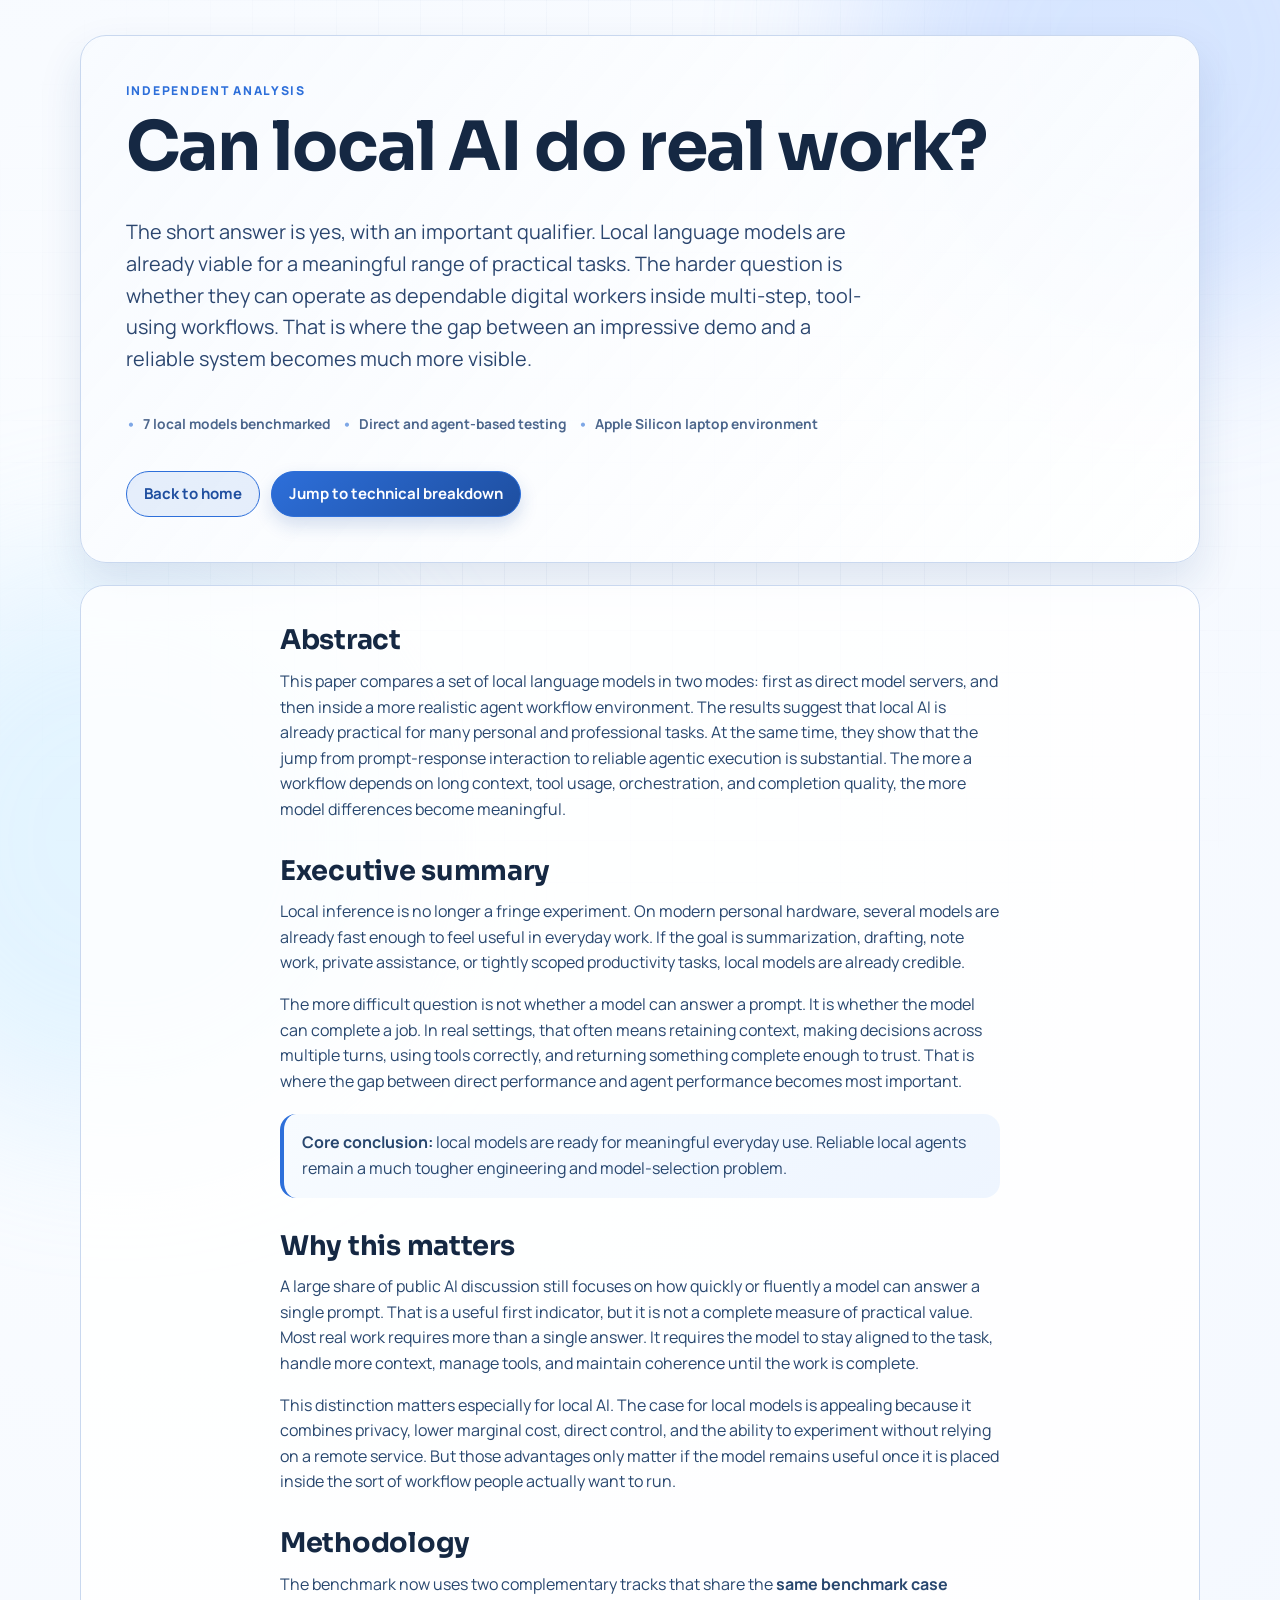
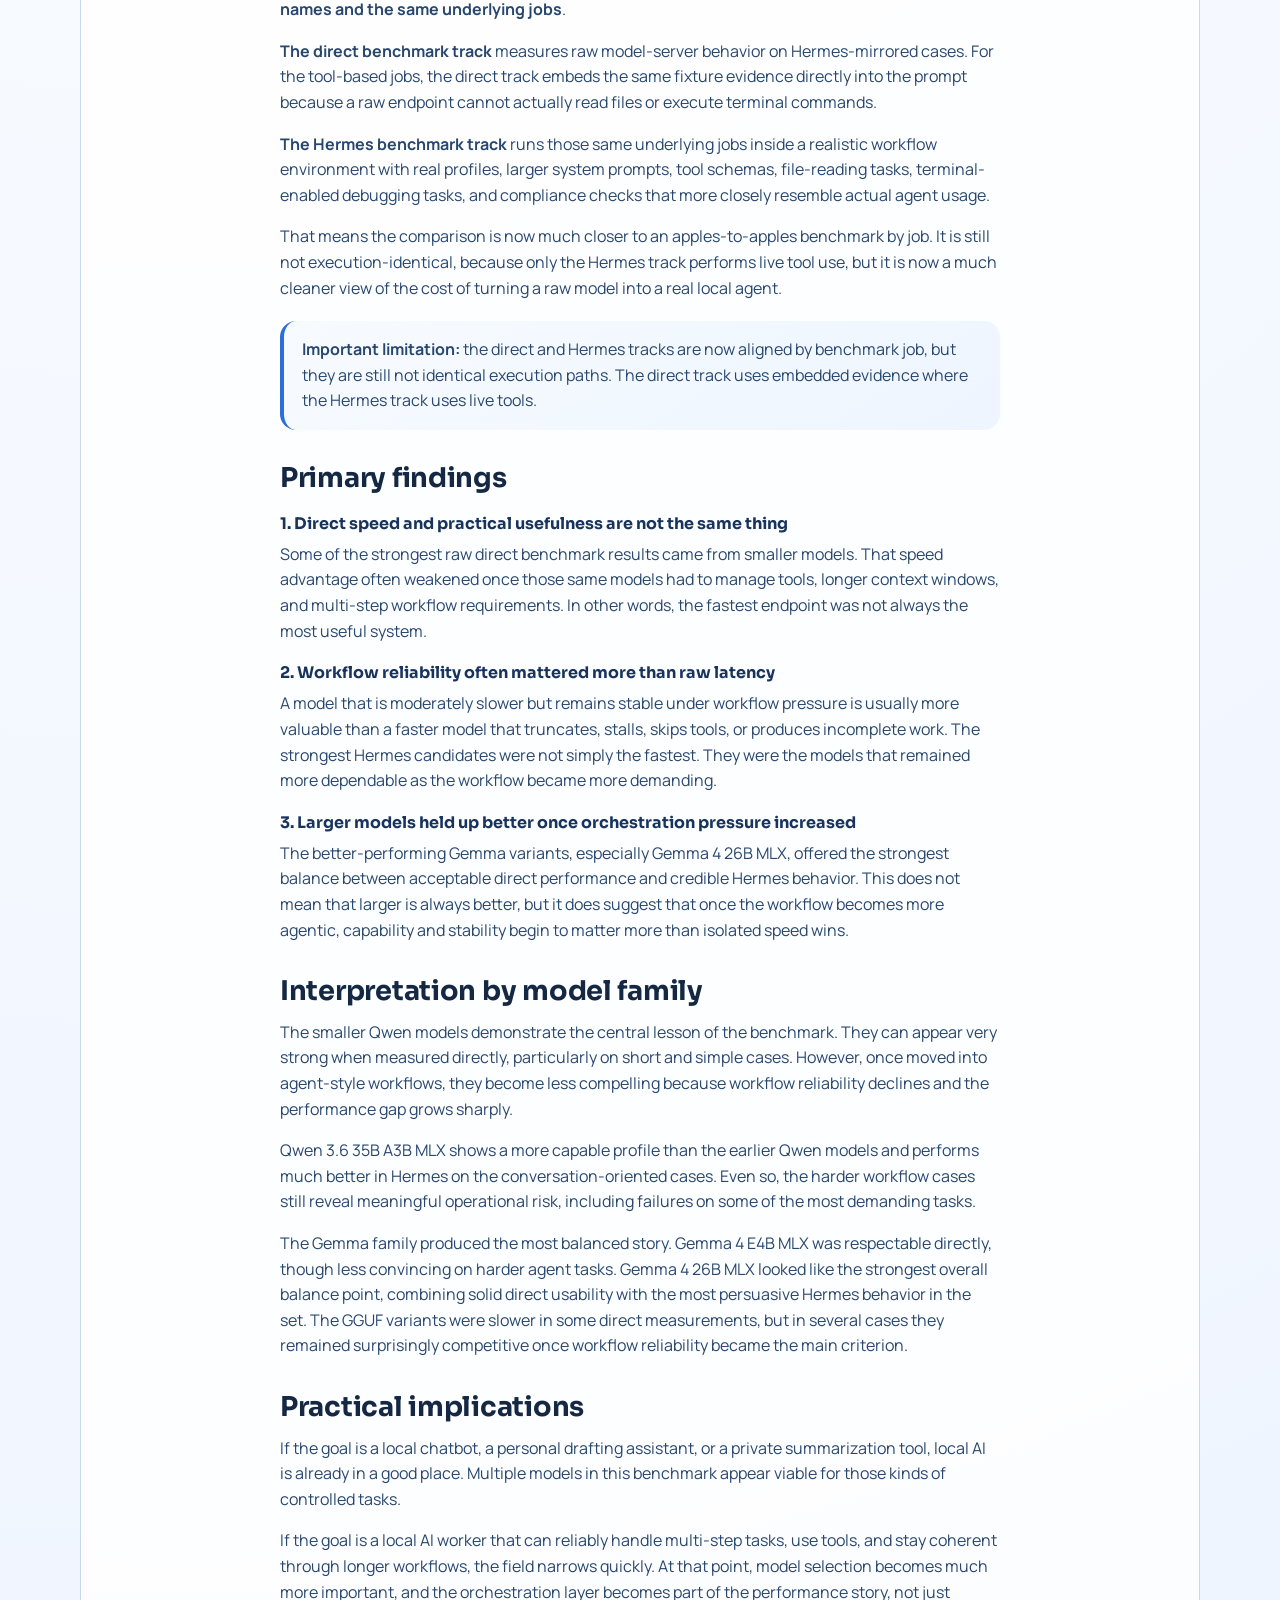
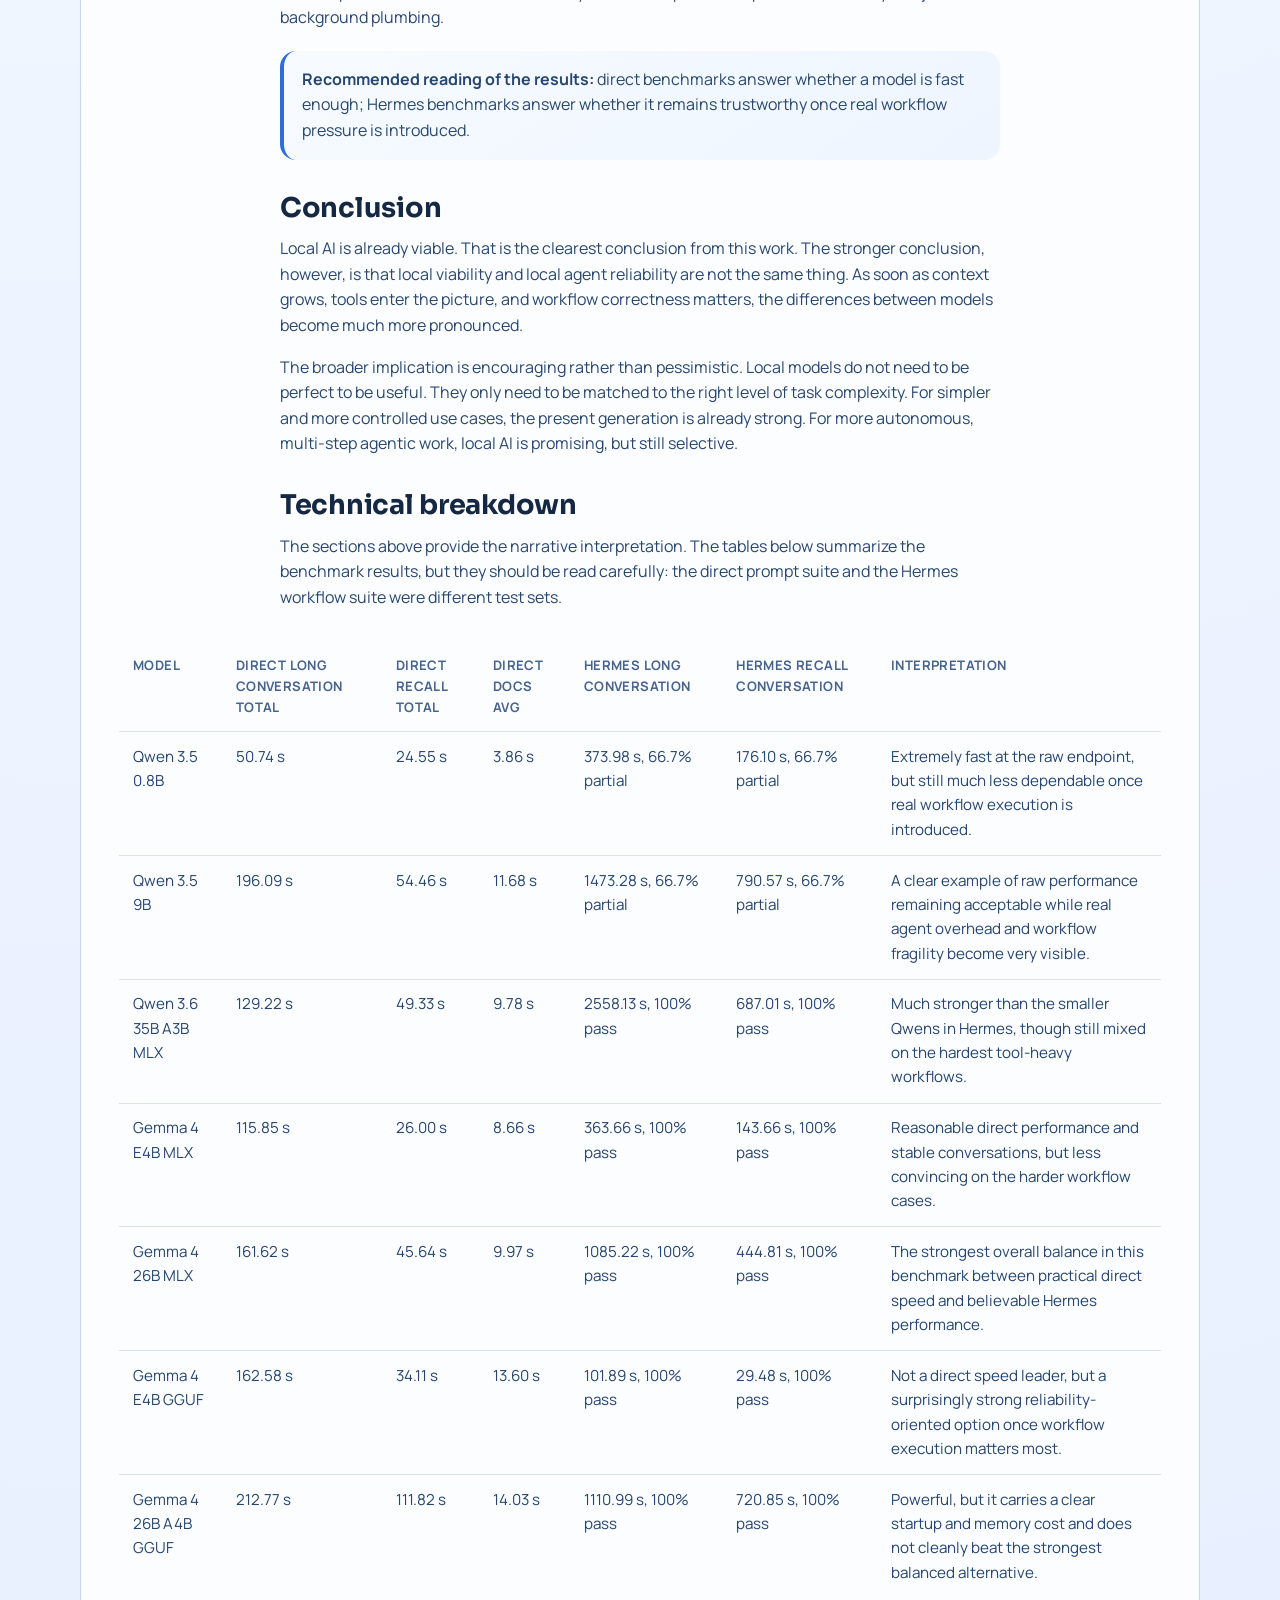
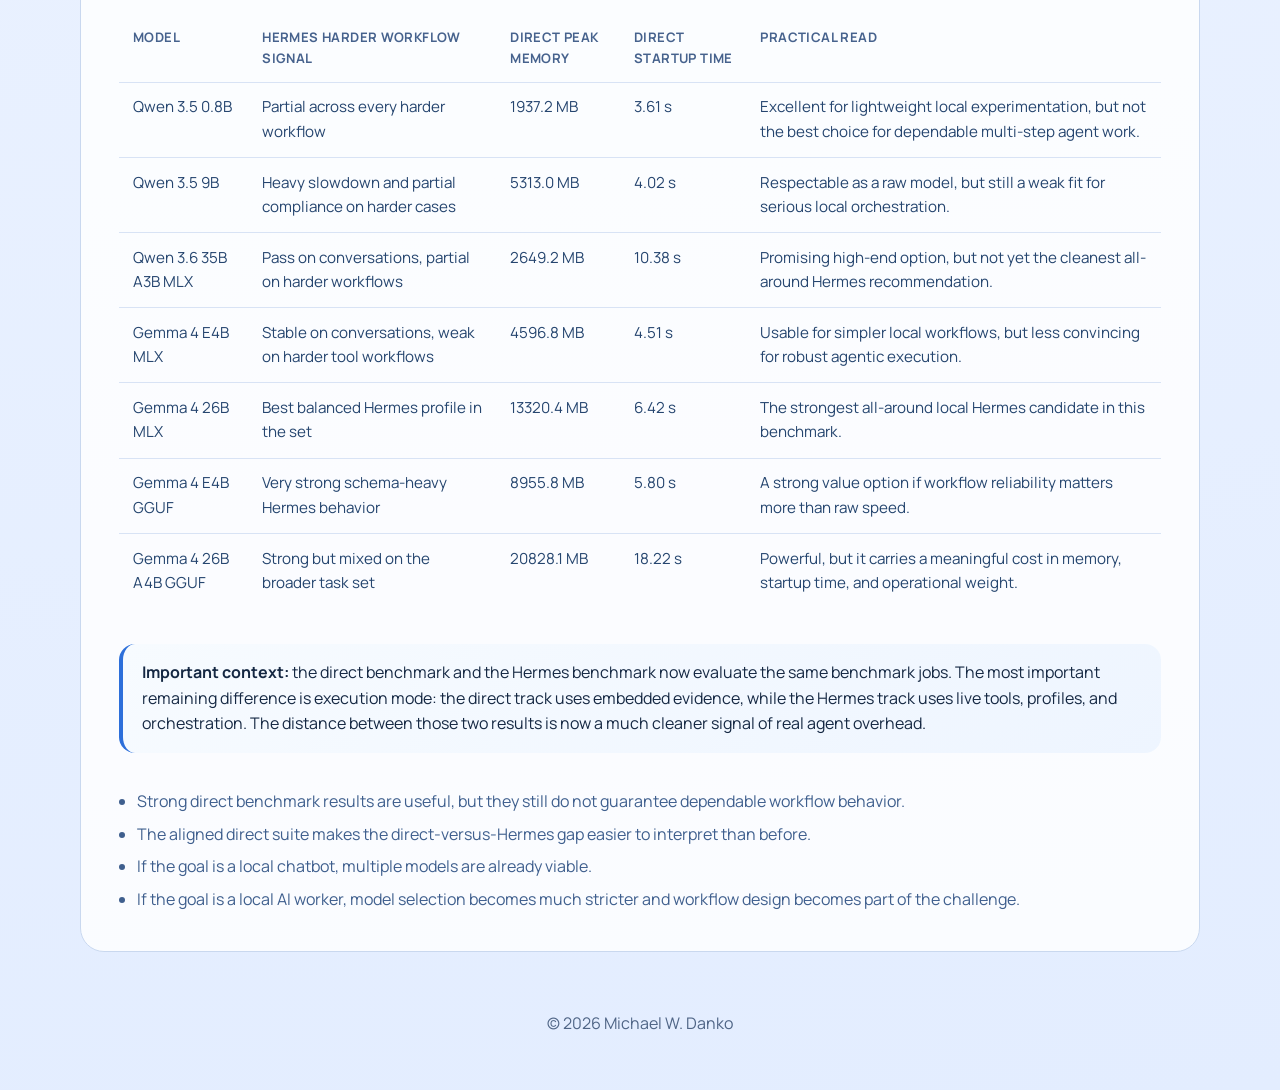
==== llm-benchmarking.html @ 1be7212b "Adds benchmarking" ====
<!doctype html>
<html lang="en">
  <head>
    <meta charset="UTF-8" />
    <meta name="viewport" content="width=device-width, initial-scale=1.0" />
    <title>LLM Benchmarking | Michael W. Danko</title>
    <meta
      name="description"
      content="A plain-English analysis of running language models locally, where local inference is already practical, and why agentic workflows introduce a much steeper performance and reliability challenge."
    />
    <link rel="canonical" href="https://michaelwdanko.com/llm-benchmarking.html" />

    <meta property="og:type" content="article" />
    <meta property="og:url" content="https://michaelwdanko.com/llm-benchmarking.html" />
    <meta property="og:title" content="LLM Benchmarking | Michael W. Danko" />
    <meta
      property="og:description"
      content="A practical look at running language models locally and why real agentic workflows are much harder than simple demos suggest."
    />
    <meta property="og:image" content="https://michaelwdanko.com/images/profile-photo2.jpeg" />
    <meta property="og:image:alt" content="Michael Danko with Jax" />

    <meta name="twitter:card" content="summary_large_image" />
    <meta name="twitter:url" content="https://michaelwdanko.com/llm-benchmarking.html" />
    <meta name="twitter:title" content="LLM Benchmarking | Michael W. Danko" />
    <meta
      name="twitter:description"
      content="A practical look at running language models locally and why real agentic workflows are much harder than simple demos suggest."
    />
    <meta name="twitter:image" content="https://michaelwdanko.com/images/profile-photo2.jpeg" />

    <link rel="preconnect" href="https://fonts.googleapis.com" />
    <link rel="preconnect" href="https://fonts.gstatic.com" crossorigin />
    <link
      href="https://fonts.googleapis.com/css2?family=Manrope:wght@400;500;600;700;800&family=Sora:wght@500;600;700;800&display=swap"
      rel="stylesheet"
    />
    <link rel="stylesheet" href="styles.css" />
  </head>
  <body>
    <div class="texture" aria-hidden="true"></div>
    <div class="orb orb-a" aria-hidden="true"></div>
    <div class="orb orb-b" aria-hidden="true"></div>

    <main class="container whitepaper-main">
      <section class="hero whitepaper-hero reveal">
        <div>
          <p class="kicker">Independent Analysis</p>
          <h1>Can local AI do real work?</h1>
        </div>
        <p class="lead">
          The short answer is yes, with an important qualifier. Local language models are already viable for a meaningful range of practical tasks.
          The harder question is whether they can operate as dependable digital workers inside multi-step, tool-using workflows. That is where the gap between an impressive demo and a reliable system becomes much more visible.
        </p>
        <div class="whitepaper-meta">
          <span class="meta-pill">7 local models benchmarked</span>
          <span class="meta-pill">Direct and agent-based testing</span>
          <span class="meta-pill">Apple Silicon laptop environment</span>
        </div>
        <div class="hero-actions">
          <a class="btn btn-ghost" href="index.html#projects">Back to home</a>
          <a class="btn btn-primary" href="#technical-breakdown">Jump to technical breakdown</a>
        </div>
      </section>

      <article class="article-panel reveal delay-1">
        <div class="article-prose">
          <h2>Abstract</h2>
          <p>
            This paper compares a set of local language models in two modes: first as direct model servers, and then inside a more realistic
            agent workflow environment. The results suggest that local AI is already practical for many personal and professional tasks. At the same time,
            they show that the jump from prompt-response interaction to reliable agentic execution is substantial. The more a workflow depends on long context,
            tool usage, orchestration, and completion quality, the more model differences become meaningful.
          </p>

          <h2>Executive summary</h2>
          <p>
            Local inference is no longer a fringe experiment. On modern personal hardware, several models are already fast enough to feel useful in everyday work.
            If the goal is summarization, drafting, note work, private assistance, or tightly scoped productivity tasks, local models are already credible.
          </p>
          <p>
            The more difficult question is not whether a model can answer a prompt. It is whether the model can complete a job. In real settings, that often means
            retaining context, making decisions across multiple turns, using tools correctly, and returning something complete enough to trust. That is where the gap
            between direct performance and agent performance becomes most important.
          </p>
          <div class="callout">
            <p>
              <strong>Core conclusion:</strong> local models are ready for meaningful everyday use. Reliable local agents remain a much tougher engineering and model-selection problem.
            </p>
          </div>

          <h2>Why this matters</h2>
          <p>
            A large share of public AI discussion still focuses on how quickly or fluently a model can answer a single prompt. That is a useful first indicator, but it is not a complete measure
            of practical value. Most real work requires more than a single answer. It requires the model to stay aligned to the task, handle more context, manage tools, and maintain coherence until the work is complete.
          </p>
          <p>
            This distinction matters especially for local AI. The case for local models is appealing because it combines privacy, lower marginal cost, direct control, and the ability to experiment without relying on a remote service.
            But those advantages only matter if the model remains useful once it is placed inside the sort of workflow people actually want to run.
          </p>

          <h2>Methodology</h2>
          <p>
            The benchmark now uses two complementary tracks that share the <strong>same benchmark case names and the same underlying jobs</strong>.
          </p>
          <p>
            <strong>The direct benchmark track</strong> measures raw model-server behavior on Hermes-mirrored cases. For the tool-based jobs, the direct track embeds the same fixture evidence directly into the prompt because a raw endpoint cannot actually read files or execute terminal commands.
          </p>
          <p>
            <strong>The Hermes benchmark track</strong> runs those same underlying jobs inside a realistic workflow environment with real profiles, larger system prompts, tool schemas, file-reading tasks, terminal-enabled debugging tasks, and compliance checks that more closely resemble actual agent usage.
          </p>
          <p>
            That means the comparison is now much closer to an apples-to-apples benchmark by job. It is still not execution-identical, because only the Hermes track performs live tool use, but it is now a much cleaner view of the cost of turning a raw model into a real local agent.
          </p>
          <div class="callout">
            <p>
              <strong>Important limitation:</strong> the direct and Hermes tracks are now aligned by benchmark job, but they are still not identical execution paths. The direct track uses embedded evidence where the Hermes track uses live tools.
            </p>
          </div>

          <h2>Primary findings</h2>
          <h3>1. Direct speed and practical usefulness are not the same thing</h3>
          <p>
            Some of the strongest raw direct benchmark results came from smaller models. That speed advantage often weakened once those same models had to manage tools, longer context windows, and multi-step workflow requirements.
            In other words, the fastest endpoint was not always the most useful system.
          </p>

          <h3>2. Workflow reliability often mattered more than raw latency</h3>
          <p>
            A model that is moderately slower but remains stable under workflow pressure is usually more valuable than a faster model that truncates, stalls, skips tools, or produces incomplete work.
            The strongest Hermes candidates were not simply the fastest. They were the models that remained more dependable as the workflow became more demanding.
          </p>

          <h3>3. Larger models held up better once orchestration pressure increased</h3>
          <p>
            The better-performing Gemma variants, especially Gemma 4 26B MLX, offered the strongest balance between acceptable direct performance and credible Hermes behavior.
            This does not mean that larger is always better, but it does suggest that once the workflow becomes more agentic, capability and stability begin to matter more than isolated speed wins.
          </p>

          <h2>Interpretation by model family</h2>
          <p>
            The smaller Qwen models demonstrate the central lesson of the benchmark. They can appear very strong when measured directly, particularly on short and simple cases.
            However, once moved into agent-style workflows, they become less compelling because workflow reliability declines and the performance gap grows sharply.
          </p>
          <p>
            Qwen 3.6 35B A3B MLX shows a more capable profile than the earlier Qwen models and performs much better in Hermes on the conversation-oriented cases.
            Even so, the harder workflow cases still reveal meaningful operational risk, including failures on some of the most demanding tasks.
          </p>
          <p>
            The Gemma family produced the most balanced story. Gemma 4 E4B MLX was respectable directly, though less convincing on harder agent tasks. Gemma 4 26B MLX looked like the strongest overall balance point,
            combining solid direct usability with the most persuasive Hermes behavior in the set. The GGUF variants were slower in some direct measurements, but in several cases they remained surprisingly competitive once workflow reliability became the main criterion.
          </p>

          <h2>Practical implications</h2>
          <p>
            If the goal is a local chatbot, a personal drafting assistant, or a private summarization tool, local AI is already in a good place. Multiple models in this benchmark appear viable for those kinds of controlled tasks.
          </p>
          <p>
            If the goal is a local AI worker that can reliably handle multi-step tasks, use tools, and stay coherent through longer workflows, the field narrows quickly. At that point, model selection becomes much more important,
            and the orchestration layer becomes part of the performance story, not just background plumbing.
          </p>
          <div class="callout">
            <p>
              <strong>Recommended reading of the results:</strong> direct benchmarks answer whether a model is fast enough; Hermes benchmarks answer whether it remains trustworthy once real workflow pressure is introduced.
            </p>
          </div>

          <h2>Conclusion</h2>
          <p>
            Local AI is already viable. That is the clearest conclusion from this work. The stronger conclusion, however, is that local viability and local agent reliability are not the same thing.
            As soon as context grows, tools enter the picture, and workflow correctness matters, the differences between models become much more pronounced.
          </p>
          <p>
            The broader implication is encouraging rather than pessimistic. Local models do not need to be perfect to be useful. They only need to be matched to the right level of task complexity.
            For simpler and more controlled use cases, the present generation is already strong. For more autonomous, multi-step agentic work, local AI is promising, but still selective.
          </p>

          <h2 class="divider-heading" id="technical-breakdown">Technical breakdown</h2>
          <p>
            The sections above provide the narrative interpretation. The tables below summarize the benchmark results, but they should be read carefully: the direct prompt suite and the Hermes workflow suite were different test sets.
          </p>
        </div>

        <section class="tech-section">
          <div class="tech-table-wrap">
            <table class="tech-table">
              <thead>
                <tr>
                  <th>Model</th>
                  <th>Direct long conversation total</th>
                  <th>Direct recall total</th>
                  <th>Direct docs avg</th>
                  <th>Hermes long conversation</th>
                  <th>Hermes recall conversation</th>
                  <th>Interpretation</th>
                </tr>
              </thead>
              <tbody>
                <tr>
                  <td>Qwen 3.5 0.8B</td>
                  <td>50.74 s</td>
                  <td>24.55 s</td>
                  <td>3.86 s</td>
                  <td>373.98 s, 66.7% partial</td>
                  <td>176.10 s, 66.7% partial</td>
                  <td>Extremely fast at the raw endpoint, but still much less dependable once real workflow execution is introduced.</td>
                </tr>
                <tr>
                  <td>Qwen 3.5 9B</td>
                  <td>196.09 s</td>
                  <td>54.46 s</td>
                  <td>11.68 s</td>
                  <td>1473.28 s, 66.7% partial</td>
                  <td>790.57 s, 66.7% partial</td>
                  <td>A clear example of raw performance remaining acceptable while real agent overhead and workflow fragility become very visible.</td>
                </tr>
                <tr>
                  <td>Qwen 3.6 35B A3B MLX</td>
                  <td>129.22 s</td>
                  <td>49.33 s</td>
                  <td>9.78 s</td>
                  <td>2558.13 s, 100% pass</td>
                  <td>687.01 s, 100% pass</td>
                  <td>Much stronger than the smaller Qwens in Hermes, though still mixed on the hardest tool-heavy workflows.</td>
                </tr>
                <tr>
                  <td>Gemma 4 E4B MLX</td>
                  <td>115.85 s</td>
                  <td>26.00 s</td>
                  <td>8.66 s</td>
                  <td>363.66 s, 100% pass</td>
                  <td>143.66 s, 100% pass</td>
                  <td>Reasonable direct performance and stable conversations, but less convincing on the harder workflow cases.</td>
                </tr>
                <tr>
                  <td>Gemma 4 26B MLX</td>
                  <td>161.62 s</td>
                  <td>45.64 s</td>
                  <td>9.97 s</td>
                  <td>1085.22 s, 100% pass</td>
                  <td>444.81 s, 100% pass</td>
                  <td>The strongest overall balance in this benchmark between practical direct speed and believable Hermes performance.</td>
                </tr>
                <tr>
                  <td>Gemma 4 E4B GGUF</td>
                  <td>162.58 s</td>
                  <td>34.11 s</td>
                  <td>13.60 s</td>
                  <td>101.89 s, 100% pass</td>
                  <td>29.48 s, 100% pass</td>
                  <td>Not a direct speed leader, but a surprisingly strong reliability-oriented option once workflow execution matters most.</td>
                </tr>
                <tr>
                  <td>Gemma 4 26B A4B GGUF</td>
                  <td>212.77 s</td>
                  <td>111.82 s</td>
                  <td>14.03 s</td>
                  <td>1110.99 s, 100% pass</td>
                  <td>720.85 s, 100% pass</td>
                  <td>Powerful, but it carries a clear startup and memory cost and does not cleanly beat the strongest balanced alternative.</td>
                </tr>
              </tbody>
            </table>
          </div>

          <div class="tech-table-wrap">
            <table class="tech-table">
              <thead>
                <tr>
                  <th>Model</th>
                  <th>Hermes harder workflow signal</th>
                  <th>Direct peak memory</th>
                  <th>Direct startup time</th>
                  <th>Practical read</th>
                </tr>
              </thead>
              <tbody>
                <tr>
                  <td>Qwen 3.5 0.8B</td>
                  <td>Partial across every harder workflow</td>
                  <td>1937.2 MB</td>
                  <td>3.61 s</td>
                  <td>Excellent for lightweight local experimentation, but not the best choice for dependable multi-step agent work.</td>
                </tr>
                <tr>
                  <td>Qwen 3.5 9B</td>
                  <td>Heavy slowdown and partial compliance on harder cases</td>
                  <td>5313.0 MB</td>
                  <td>4.02 s</td>
                  <td>Respectable as a raw model, but still a weak fit for serious local orchestration.</td>
                </tr>
                <tr>
                  <td>Qwen 3.6 35B A3B MLX</td>
                  <td>Pass on conversations, partial on harder workflows</td>
                  <td>2649.2 MB</td>
                  <td>10.38 s</td>
                  <td>Promising high-end option, but not yet the cleanest all-around Hermes recommendation.</td>
                </tr>
                <tr>
                  <td>Gemma 4 E4B MLX</td>
                  <td>Stable on conversations, weak on harder tool workflows</td>
                  <td>4596.8 MB</td>
                  <td>4.51 s</td>
                  <td>Usable for simpler local workflows, but less convincing for robust agentic execution.</td>
                </tr>
                <tr>
                  <td>Gemma 4 26B MLX</td>
                  <td>Best balanced Hermes profile in the set</td>
                  <td>13320.4 MB</td>
                  <td>6.42 s</td>
                  <td>The strongest all-around local Hermes candidate in this benchmark.</td>
                </tr>
                <tr>
                  <td>Gemma 4 E4B GGUF</td>
                  <td>Very strong schema-heavy Hermes behavior</td>
                  <td>8955.8 MB</td>
                  <td>5.80 s</td>
                  <td>A strong value option if workflow reliability matters more than raw speed.</td>
                </tr>
                <tr>
                  <td>Gemma 4 26B A4B GGUF</td>
                  <td>Strong but mixed on the broader task set</td>
                  <td>20828.1 MB</td>
                  <td>18.22 s</td>
                  <td>Powerful, but it carries a meaningful cost in memory, startup time, and operational weight.</td>
                </tr>
              </tbody>
            </table>
          </div>

          <div class="callout">
            <p>
              <strong>Important context:</strong> the direct benchmark and the Hermes benchmark now evaluate the same benchmark jobs. The most important remaining difference is execution mode: the direct track uses embedded evidence, while the Hermes track uses live tools, profiles, and orchestration. The distance between those two results is now a much cleaner signal of real agent overhead.
            </p>
          </div>

          <ul class="note-list">
            <li>Strong direct benchmark results are useful, but they still do not guarantee dependable workflow behavior.</li>
            <li>The aligned direct suite makes the direct-versus-Hermes gap easier to interpret than before.</li>
            <li>If the goal is a local chatbot, multiple models are already viable.</li>
            <li>If the goal is a local AI worker, model selection becomes much stricter and workflow design becomes part of the challenge.</li>
          </ul>
        </section>
      </article>
    </main>

    <footer>
      <p>© <span id="year"></span> Michael W. Danko</p>
    </footer>

    <script src="script.js"></script>
  </body>
</html>
---- styles.css ----
:root {
  --bg: #eef4ff;
  --bg-deep: #e3edff;
  --paper: #f8fbff;
  --panel: rgba(255, 255, 255, 0.82);
  --text: #152843;
  --muted: #4f6586;
  --line: #c9d8ef;
  --brand: #2d6fda;
  --brand-dark: #1e4e9f;
  --brand-soft: #e2edff;
  --accent: #5ea9ff;
  --pop: #0f7abd;
  --shadow: 0 20px 44px rgba(27, 64, 129, 0.12);
}

* {
  box-sizing: border-box;
}

html {
  scroll-behavior: smooth;
}

body {
  margin: 0;
  background: radial-gradient(circle at 14% 12%, #fbfdff 0%, var(--bg) 55%, var(--bg-deep) 100%);
  color: var(--text);
  font-family: "Manrope", "Avenir Next", "Segoe UI", sans-serif;
  line-height: 1.6;
  overflow-x: hidden;
}

.texture {
  position: fixed;
  inset: 0;
  pointer-events: none;
  background-image: linear-gradient(rgba(58, 96, 156, 0.05) 1px, transparent 1px),
    linear-gradient(90deg, rgba(58, 96, 156, 0.05) 1px, transparent 1px);
  background-size: 42px 42px;
  mask-image: radial-gradient(circle at center, black 32%, transparent 92%);
  z-index: -4;
}

.orb {
  position: fixed;
  width: 560px;
  height: 560px;
  border-radius: 50%;
  filter: blur(80px);
  opacity: 0.35;
  pointer-events: none;
  z-index: -3;
}

.orb-a {
  right: -140px;
  top: -220px;
  background: #9dc0ff;
}

.orb-b {
  left: -160px;
  bottom: -220px;
  background: #b8e4ff;
}

.container {
  width: min(1080px, calc(100% - 2.2rem));
  margin: 2.2rem auto 3.7rem;
  display: grid;
  gap: 1.4rem;
}

.hero {
  border-radius: 26px;
  border: 1px solid var(--line);
  background: linear-gradient(130deg, var(--paper) 0%, rgba(255, 255, 255, 0.85) 100%);
  box-shadow: var(--shadow);
  padding: clamp(1.4rem, 4vw, 2.8rem);
}

.hero-grid {
  display: grid;
  grid-template-columns: 1.15fr 0.85fr;
  gap: 1rem;
  align-items: center;
}

.hero-profile {
  display: grid;
  gap: 0.75rem;
  justify-items: center;
}

.profile-photo {
  width: min(300px, 100%);
  aspect-ratio: 1;
  object-fit: cover;
  border-radius: 24px;
  border: 3px solid #ffffff;
  box-shadow: 0 16px 36px rgba(36, 73, 138, 0.2);
}

.profile-card {
  width: min(300px, 100%);
  border: 1px solid #c7d8f1;
  background: rgba(232, 241, 255, 0.8);
  border-radius: 18px;
  padding: 0.9rem;
}

.profile-name {
  margin: 0;
  font-weight: 800;
  font-size: 1rem;
}

.profile-title {
  margin: 0.2rem 0 0;
  color: #35598c;
  font-size: 0.92rem;
  font-weight: 700;
}

.profile-highlights {
  margin: 0.65rem 0 0;
  padding-left: 1rem;
  color: #486893;
}

.profile-highlights li {
  margin-bottom: 0.2rem;
  font-size: 0.88rem;
}

.eyebrow {
  margin: 0;
  text-transform: uppercase;
  font-size: 0.76rem;
  letter-spacing: 0.14em;
  color: var(--brand);
  font-weight: 800;
}

h1,
h2,
h3 {
  margin: 0;
  line-height: 1.15;
  font-family: "Sora", "Manrope", "Avenir Next", sans-serif;
}

h1 {
  font-size: clamp(2.15rem, 6.6vw, 4.25rem);
  font-weight: 700;
  letter-spacing: -0.02em;
  margin-top: 0.45rem;
}

h2 {
  font-size: clamp(1.6rem, 4.2vw, 2.4rem);
  font-weight: 700;
  letter-spacing: -0.01em;
  margin-bottom: 0.7rem;
}

h3 {
  font-size: 1.02rem;
  font-weight: 700;
}

p {
  margin-top: 0;
}

.lead {
  font-size: clamp(1.04rem, 2.2vw, 1.24rem);
  color: #2b466f;
  max-width: 62ch;
  margin-top: 0.9rem;
}

.top-profile {
  margin: 0.7rem 0 0;
  color: #355885;
  max-width: 62ch;
}

.rotator-wrap {
  margin: 1rem 0 0;
  font-weight: 700;
  color: var(--muted);
}

.rotator {
  color: var(--pop);
}

.hero-actions,
.connect-actions {
  margin-top: 1.15rem;
  display: flex;
  flex-wrap: wrap;
  gap: 0.7rem;
}

.connect-row {
  display: flex;
  align-items: center;
  justify-content: space-between;
  gap: 1rem;
}

.connect-row p {
  margin: 0;
  flex: 1 1 620px;
}

.connect-row .connect-actions {
  margin-top: 0;
  flex: 0 0 auto;
}

.btn {
  border: 1px solid var(--brand);
  border-radius: 999px;
  padding: 0.62rem 1.06rem;
  text-decoration: none;
  font-weight: 700;
  font-size: 0.94rem;
  background: transparent;
  cursor: pointer;
  transition: transform 200ms ease, background 240ms ease, color 200ms ease, border-color 240ms ease,
    box-shadow 240ms ease;
}

.btn:hover,
.btn:focus-visible {
  transform: translateY(-2px);
}

.btn-primary,
.btn-primary:link,
.btn-primary:visited {
  color: #ffffff;
  background-color: var(--brand-dark);
  background-image: linear-gradient(140deg, var(--brand) 0%, var(--brand-dark) 100%);
  box-shadow: 0 8px 18px rgba(30, 78, 159, 0.18);
}

.btn-primary:hover,
.btn-primary:focus-visible {
  background-color: #17458f;
  background-image: linear-gradient(140deg, #2562c8 0%, #17458f 100%);
  box-shadow: 0 10px 20px rgba(23, 69, 143, 0.24);
}

.btn-ghost,
.btn-ghost:link,
.btn-ghost:visited {
  color: var(--brand-dark);
  background: rgba(45, 111, 218, 0.1);
}

.btn-ghost:hover,
.btn-ghost:focus-visible {
  background: rgba(45, 111, 218, 0.18);
}

.panel {
  background: var(--panel);
  border: 1px solid var(--line);
  border-radius: 24px;
  padding: clamp(1.2rem, 2.8vw, 2.2rem);
}

.section-intro {
  color: var(--muted);
}

.work-grid {
  margin-top: 0.9rem;
  display: grid;
  grid-template-columns: repeat(3, minmax(0, 1fr));
  gap: 0.9rem;
}

.work-grid article {
  background: rgba(246, 251, 255, 0.95);
  border: 1px solid #bfcfee;
  border-radius: 14px;
  padding: 1rem;
  box-shadow: 0 10px 22px rgba(37, 79, 150, 0.08);
}

.work-grid article:nth-child(1) {
  background: linear-gradient(145deg, #edf5ff 0%, #f8fcff 100%);
  border-color: #b4ccf4;
}

.work-grid article:nth-child(2) {
  background: linear-gradient(145deg, #eaf8ff 0%, #f6fcff 100%);
  border-color: #b4d6ef;
}

.work-grid article:nth-child(3) {
  background: linear-gradient(145deg, #eef1ff 0%, #f8faff 100%);
  border-color: #c3c8f4;
}

.work-grid h3 {
  color: #18345e;
}

.work-grid p {
  margin-top: 0.5rem;
  color: #3f5f8e;
}

.project-stack {
  display: grid;
  gap: 1rem;
}

.project-card {
  margin-top: 0.9rem;
  background: linear-gradient(145deg, #edf5ff 0%, #f8fcff 100%);
  border: 1px solid #b8cdf4;
  border-radius: 16px;
  padding: 1rem;
  box-shadow: 0 12px 24px rgba(37, 79, 150, 0.08);
  display: flex;
  align-items: flex-start;
  justify-content: space-between;
  gap: 1rem;
}

.project-card-secondary {
  background: linear-gradient(145deg, #f7fbff 0%, #eef5ff 100%);
  border-color: #c9d8ef;
}

.project-card h3 {
  margin-top: 0.2rem;
  color: #16335d;
}

.project-card p {
  margin: 0.45rem 0 0;
  color: #365b8c;
  max-width: 64ch;
}

.project-label {
  margin: 0;
  text-transform: uppercase;
  letter-spacing: 0.08em;
  font-size: 0.74rem;
  font-weight: 800;
  color: #2a66c9;
}

footer {
  text-align: center;
  padding: 0 1rem 2.3rem;
  color: var(--muted);
}

.reveal {
  opacity: 0;
  transform: translateY(18px);
  animation: lift 700ms ease forwards;
}

.delay-1 {
  animation-delay: 100ms;
}

.delay-2 {
  animation-delay: 180ms;
}

.delay-3 {
  animation-delay: 260ms;
}

@keyframes lift {
  to {
    opacity: 1;
    transform: translateY(0);
  }
}

@media (max-width: 980px) {
  .container {
    width: min(1080px, calc(100% - 1.4rem));
  }

  .hero-grid {
    grid-template-columns: 1fr;
    gap: 1.3rem;
  }

  .hero-profile {
    width: 100%;
    grid-template-columns: minmax(180px, 240px) minmax(0, 1fr);
    justify-items: stretch;
    align-items: start;
    gap: 0.9rem;
  }

  .profile-photo,
  .profile-card {
    width: 100%;
  }

  .profile-photo {
    max-width: 240px;
  }

  h1 {
    font-size: clamp(2rem, 8vw, 3.35rem);
  }

  .lead {
    font-size: clamp(1rem, 2.6vw, 1.14rem);
  }
}

@media (max-width: 860px) {
  .work-grid {
    grid-template-columns: 1fr;
  }

  .hero-actions,
  .connect-actions {
    justify-content: center;
  }

  .connect-row {
    flex-direction: column;
    align-items: flex-start;
  }

  .connect-row p {
    flex: none;
  }

  .connect-row .connect-actions {
    margin-top: 0.8rem;
  }

  .project-card {
    flex-direction: column;
    align-items: flex-start;
  }

  .project-card .btn {
    align-self: center;
  }
}

@media (max-width: 760px) {
  .hero-profile {
    grid-template-columns: 1fr;
    justify-items: center;
  }

  .profile-photo {
    width: min(90%, 460px);
    max-width: none;
  }

  .profile-card {
    width: 100%;
    max-width: none;
    justify-self: stretch;
  }
}

@media (max-width: 720px) {
  .container {
    margin-top: 1.4rem;
  }

  .hero {
    border-radius: 20px;
  }
}

@media (prefers-reduced-motion: reduce) {
  html {
    scroll-behavior: auto;
  }

  .reveal {
    opacity: 1;
    transform: none;
    animation: none;
  }

  .btn {
    transition: none;
  }
}

.whitepaper-main {
  width: min(1120px, calc(100% - 2.2rem));
}

.whitepaper-hero {
  display: grid;
  gap: 1rem;
}

.kicker {
  margin: 0;
  text-transform: uppercase;
  font-size: 0.76rem;
  letter-spacing: 0.14em;
  color: var(--brand);
  font-weight: 800;
}

.whitepaper-meta {
  display: flex;
  flex-wrap: wrap;
  gap: 0.6rem 0.75rem;
  align-items: center;
}

.meta-pill {
  display: inline-flex;
  align-items: center;
  padding: 0.12rem 0;
  border-radius: 0;
  border: 0;
  background: transparent;
  color: #4d678d;
  font-size: 0.86rem;
  font-weight: 700;
  box-shadow: none;
}

.meta-pill::before {
  content: "•";
  color: #7ea7e6;
  margin-right: 0.45rem;
  font-weight: 800;
}

.article-panel {
  background: var(--panel);
  border: 1px solid var(--line);
  border-radius: 24px;
  padding: clamp(1.4rem, 3vw, 2.4rem);
}

.article-prose {
  max-width: 720px;
  margin: 0 auto;
}

.article-prose h2 {
  margin-top: 2rem;
  margin-bottom: 0.75rem;
  font-size: clamp(1.28rem, 2.2vw, 1.7rem);
  line-height: 1.2;
}

.article-prose h2:first-child {
  margin-top: 0;
}

.article-prose h3 {
  margin-top: 1.2rem;
  margin-bottom: 0.45rem;
  font-size: 1rem;
  line-height: 1.3;
  color: #18345e;
}

.article-prose p,
.article-prose li {
  font-size: 1rem;
  color: #28476f;
}

.article-prose p {
  margin-bottom: 1rem;
}

.article-prose ul,
.article-prose ol {
  padding-left: 1.25rem;
  margin: 0.6rem 0 1rem;
}

.article-prose li + li {
  margin-top: 0.45rem;
}

.callout {
  border-left: 4px solid var(--brand);
  background: linear-gradient(145deg, #f7fbff 0%, #eef5ff 100%);
  border-radius: 16px;
  padding: 1rem 1rem 1rem 1.15rem;
  margin: 1.25rem 0;
}

.callout p:last-child {
  margin-bottom: 0;
}

.divider-heading {
  margin-top: 2.6rem;
}

.tech-section {
  display: grid;
  gap: 1rem;
  margin-top: 2rem;
}

.tech-table-wrap {
  overflow-x: auto;
}

.tech-table {
  width: 100%;
  border-collapse: collapse;
  min-width: 760px;
}

.tech-table th,
.tech-table td {
  text-align: left;
  padding: 0.8rem 0.85rem;
  border-bottom: 1px solid #d8e3f5;
  vertical-align: top;
}

.tech-table th {
  font-size: 0.82rem;
  letter-spacing: 0.03em;
  text-transform: uppercase;
  color: #46628d;
}

.tech-table td {
  font-size: 0.95rem;
  color: #25456f;
}

.tech-table tr:last-child td {
  border-bottom: 0;
}

.note-list {
  margin: 0;
  padding-left: 1.1rem;
  color: #3f5f8e;
}

.note-list li + li {
  margin-top: 0.45rem;
}
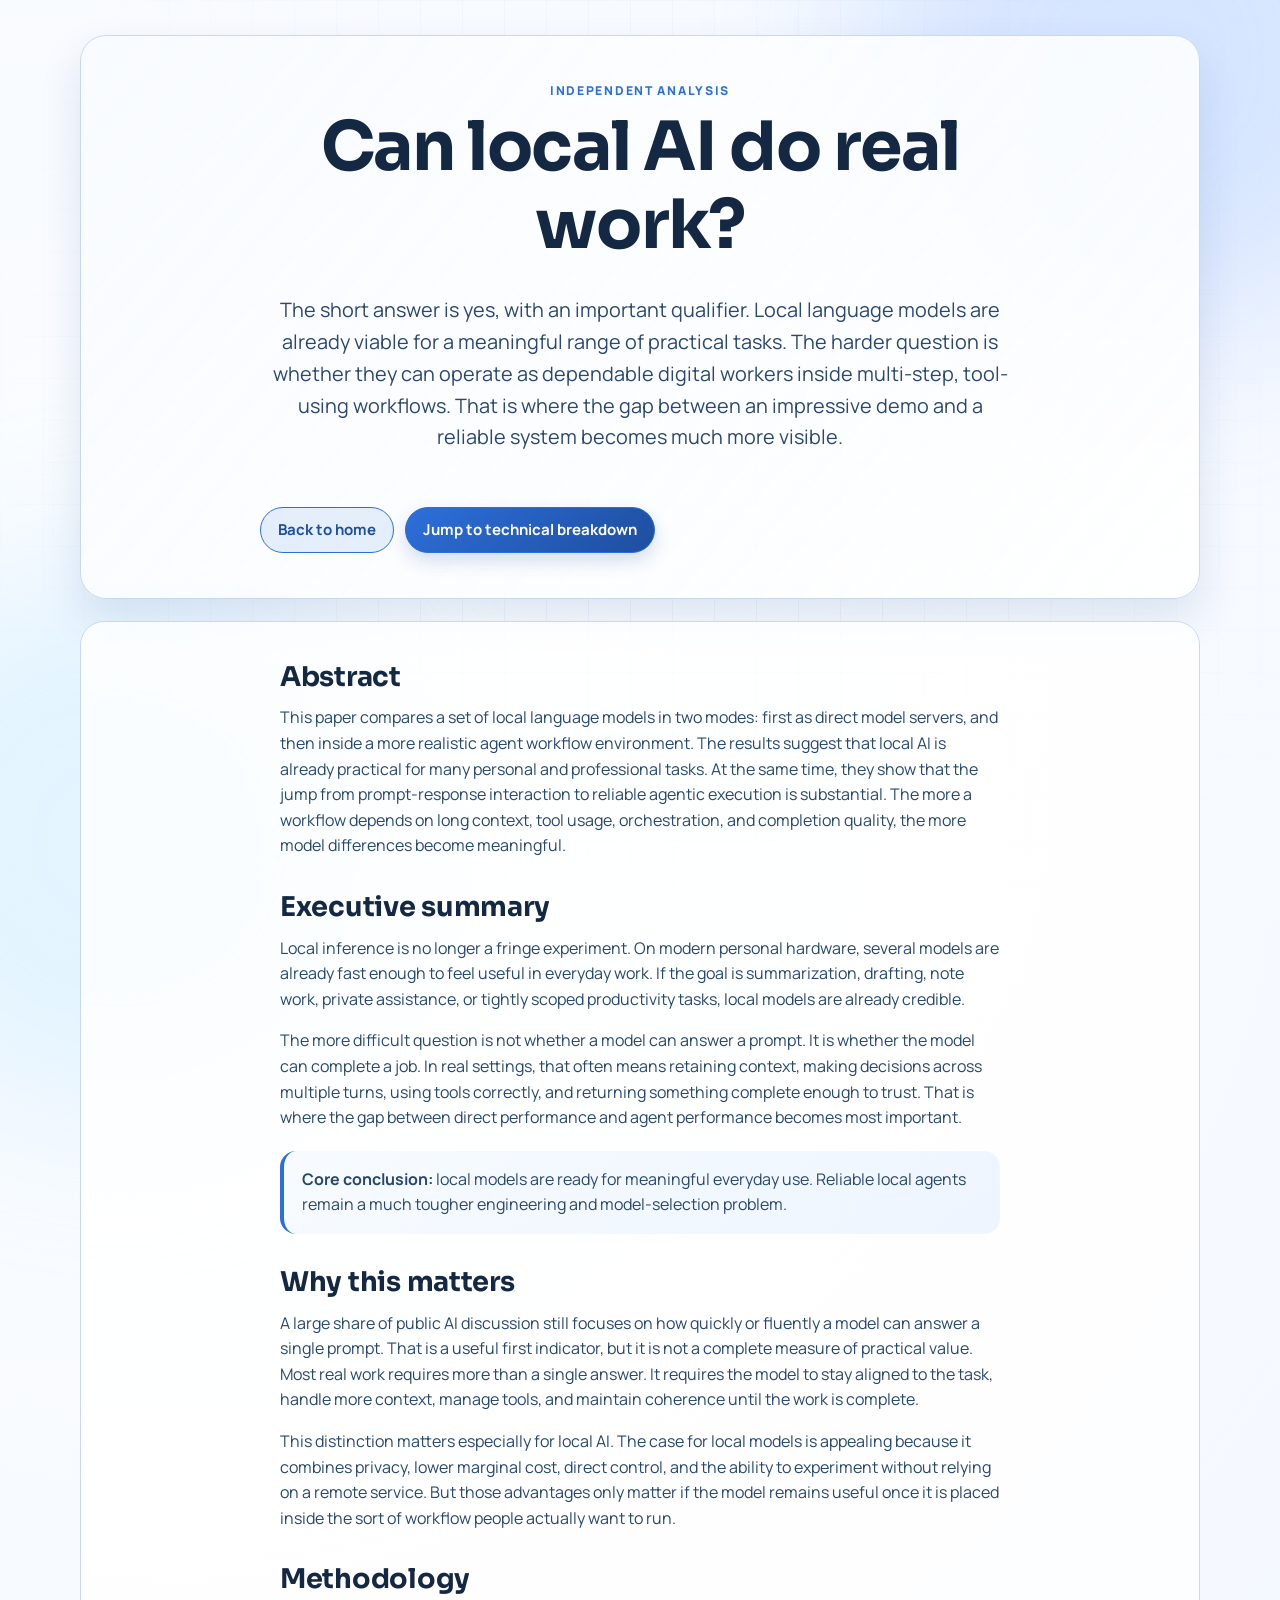
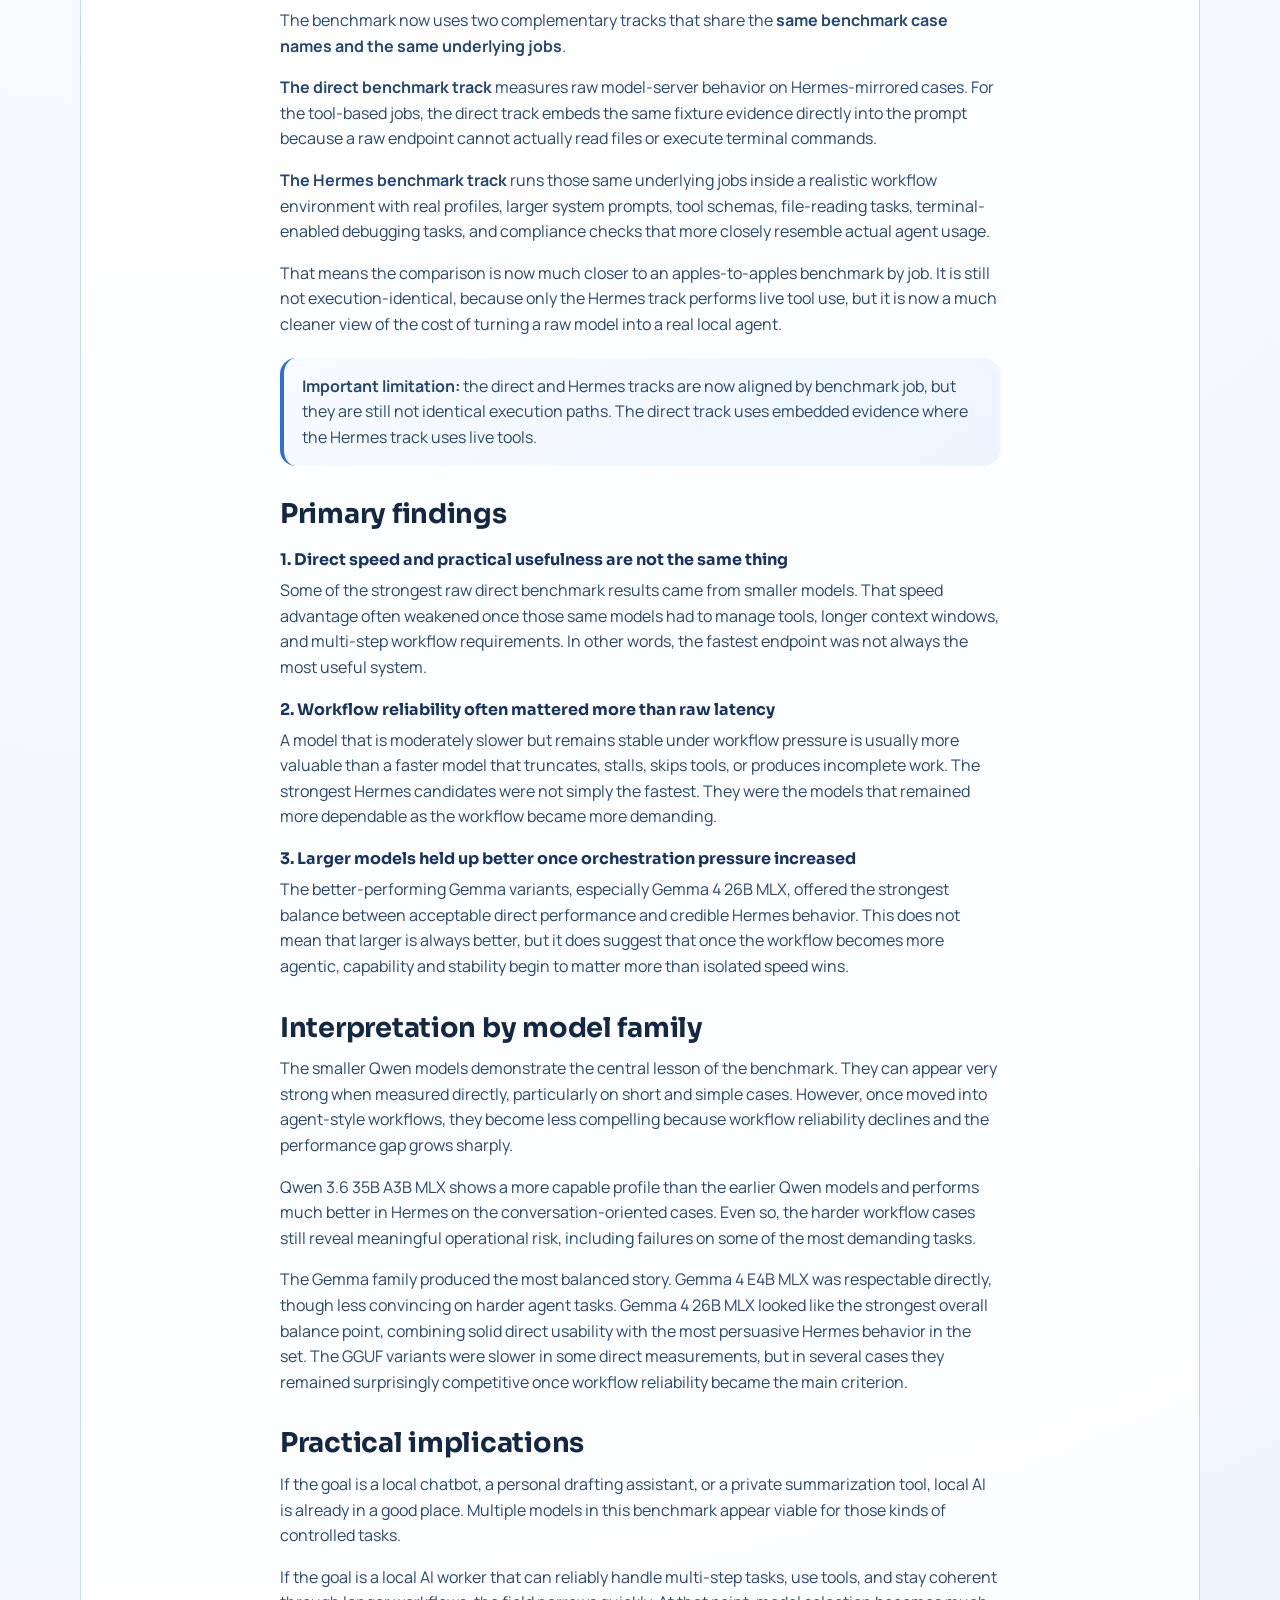
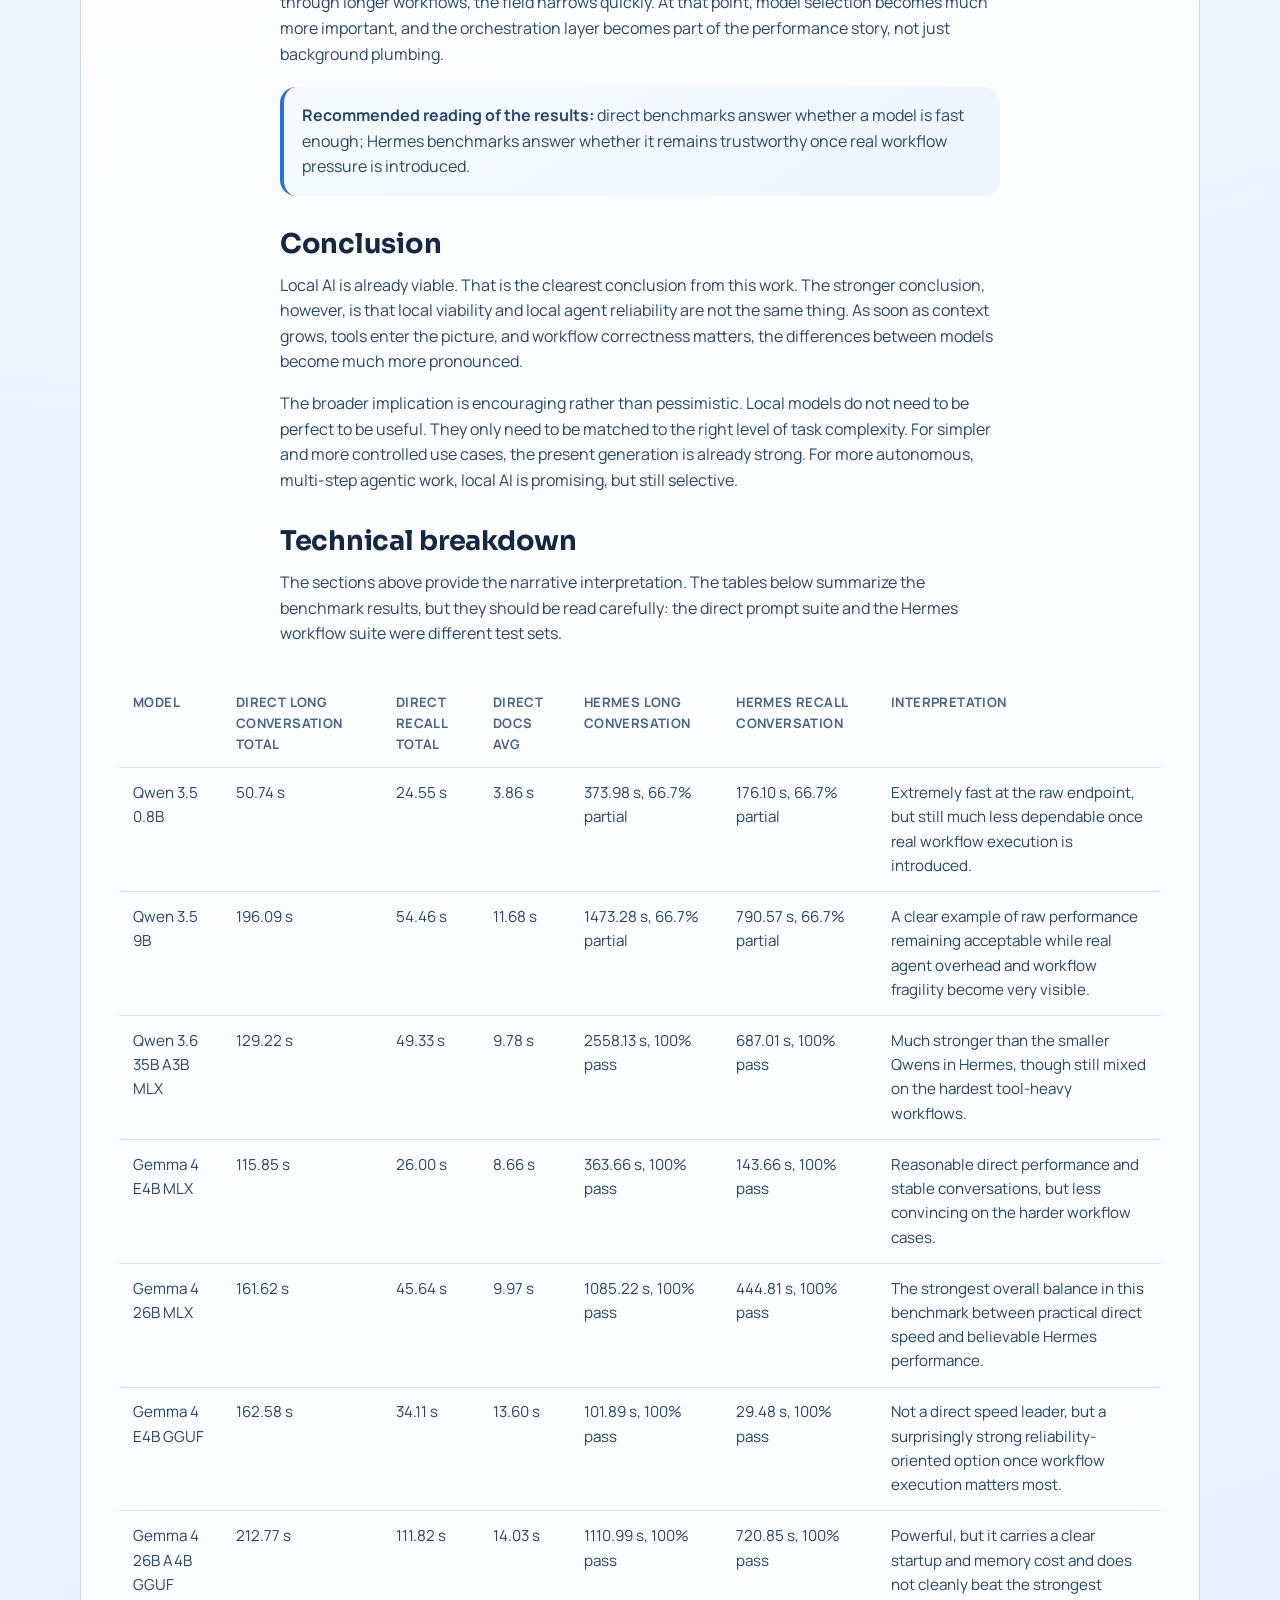
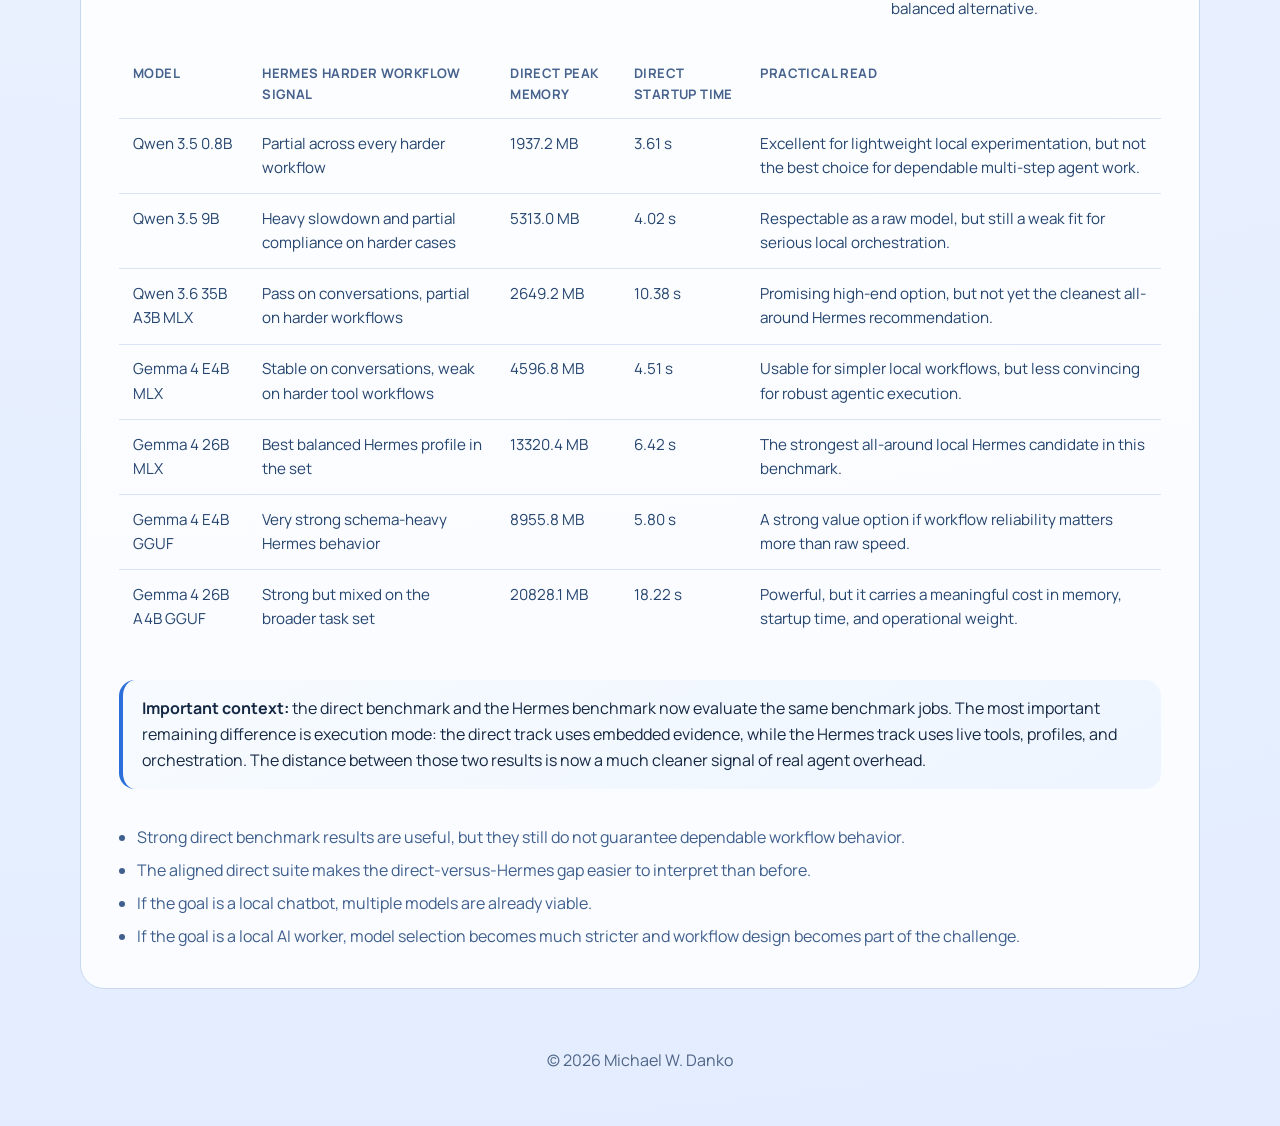
==== commit c710c9ce: "Center benchmarking hero content" ====
--- a/llm-benchmarking.html
+++ b/llm-benchmarking.html
@@ -52,11 +52,6 @@
           The short answer is yes, with an important qualifier. Local language models are already viable for a meaningful range of practical tasks.
           The harder question is whether they can operate as dependable digital workers inside multi-step, tool-using workflows. That is where the gap between an impressive demo and a reliable system becomes much more visible.
         </p>
-        <div class="whitepaper-meta">
-          <span class="meta-pill">7 local models benchmarked</span>
-          <span class="meta-pill">Direct and agent-based testing</span>
-          <span class="meta-pill">Apple Silicon laptop environment</span>
-        </div>
         <div class="hero-actions">
           <a class="btn btn-ghost" href="index.html#projects">Back to home</a>
           <a class="btn btn-primary" href="#technical-breakdown">Jump to technical breakdown</a>
--- a/styles.css
+++ b/styles.css
@@ -512,6 +512,12 @@
 .whitepaper-hero {
   display: grid;
   gap: 1rem;
+  justify-items: center;
+  text-align: center;
+}
+
+.whitepaper-hero > * {
+  width: min(760px, 100%);
 }
 
 .kicker {
@@ -528,6 +534,7 @@
   flex-wrap: wrap;
   gap: 0.6rem 0.75rem;
   align-items: center;
+  justify-content: center;
 }
 
 .meta-pill {
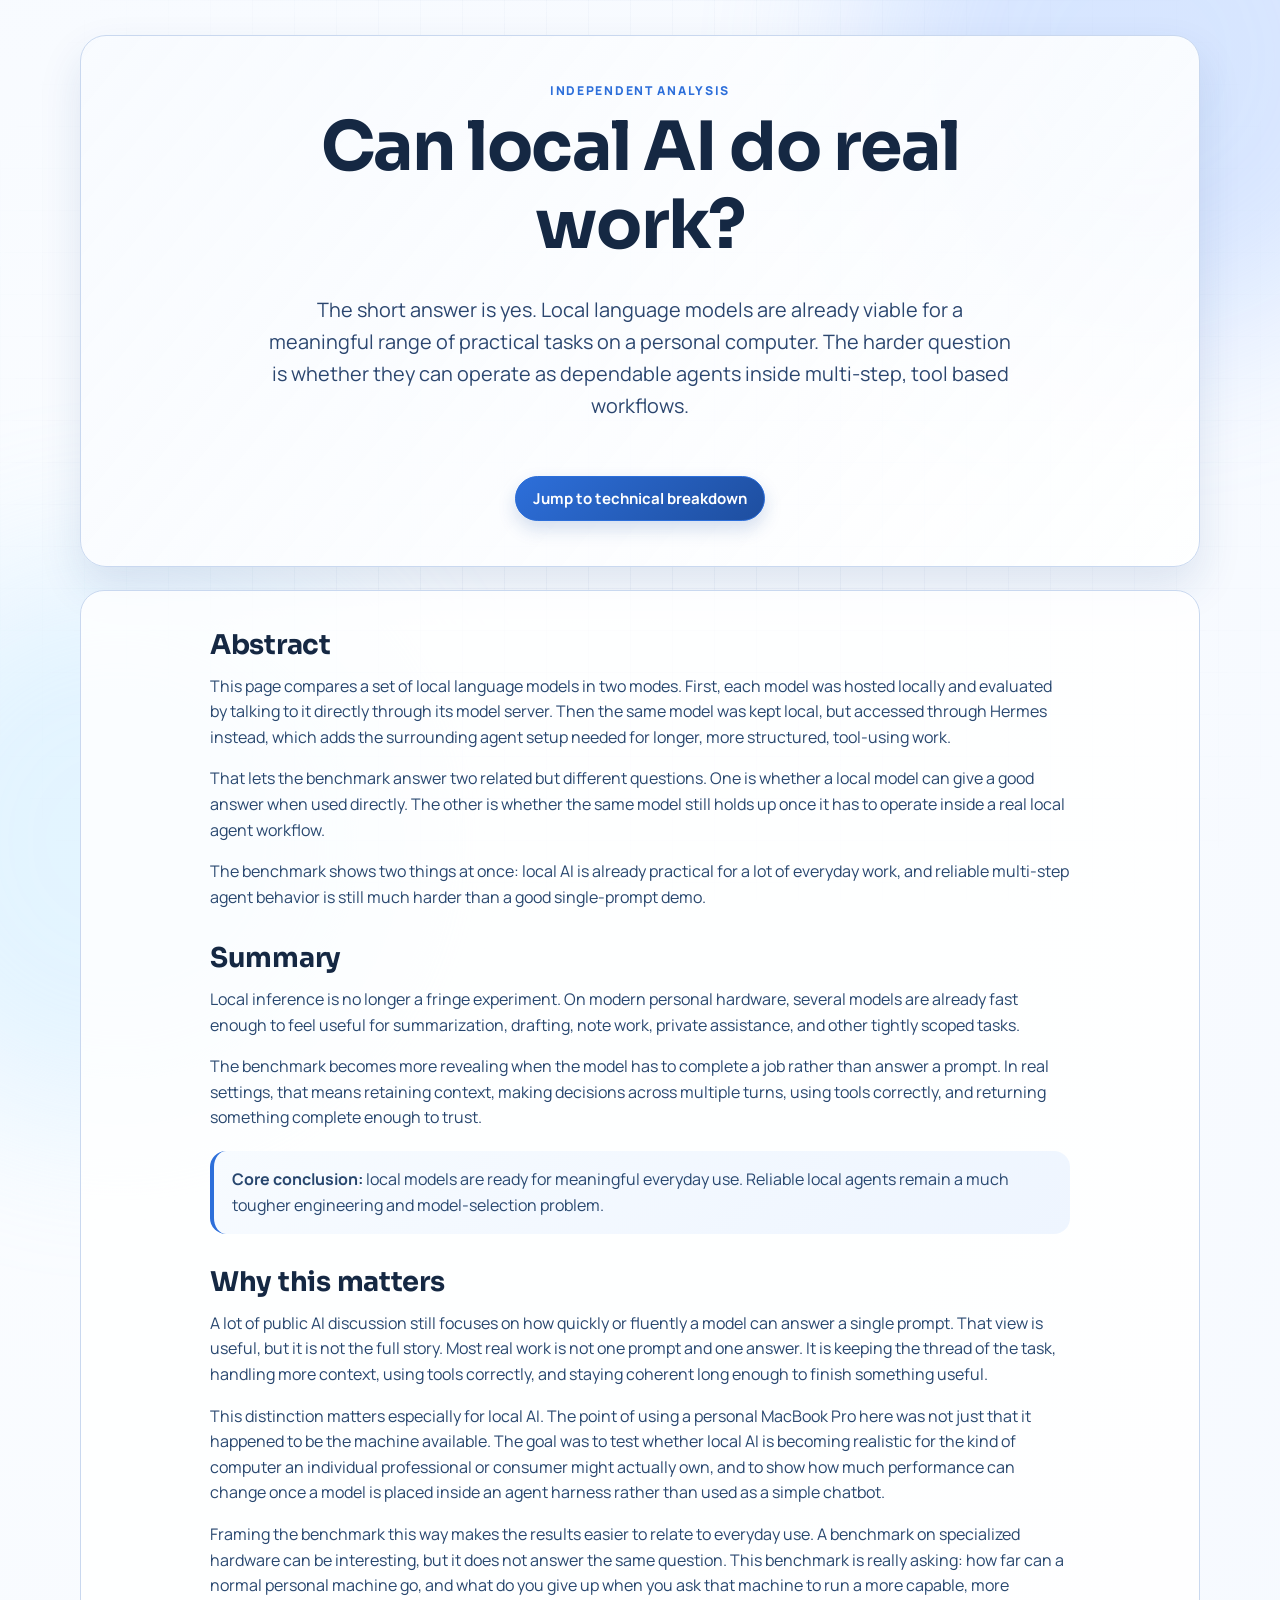
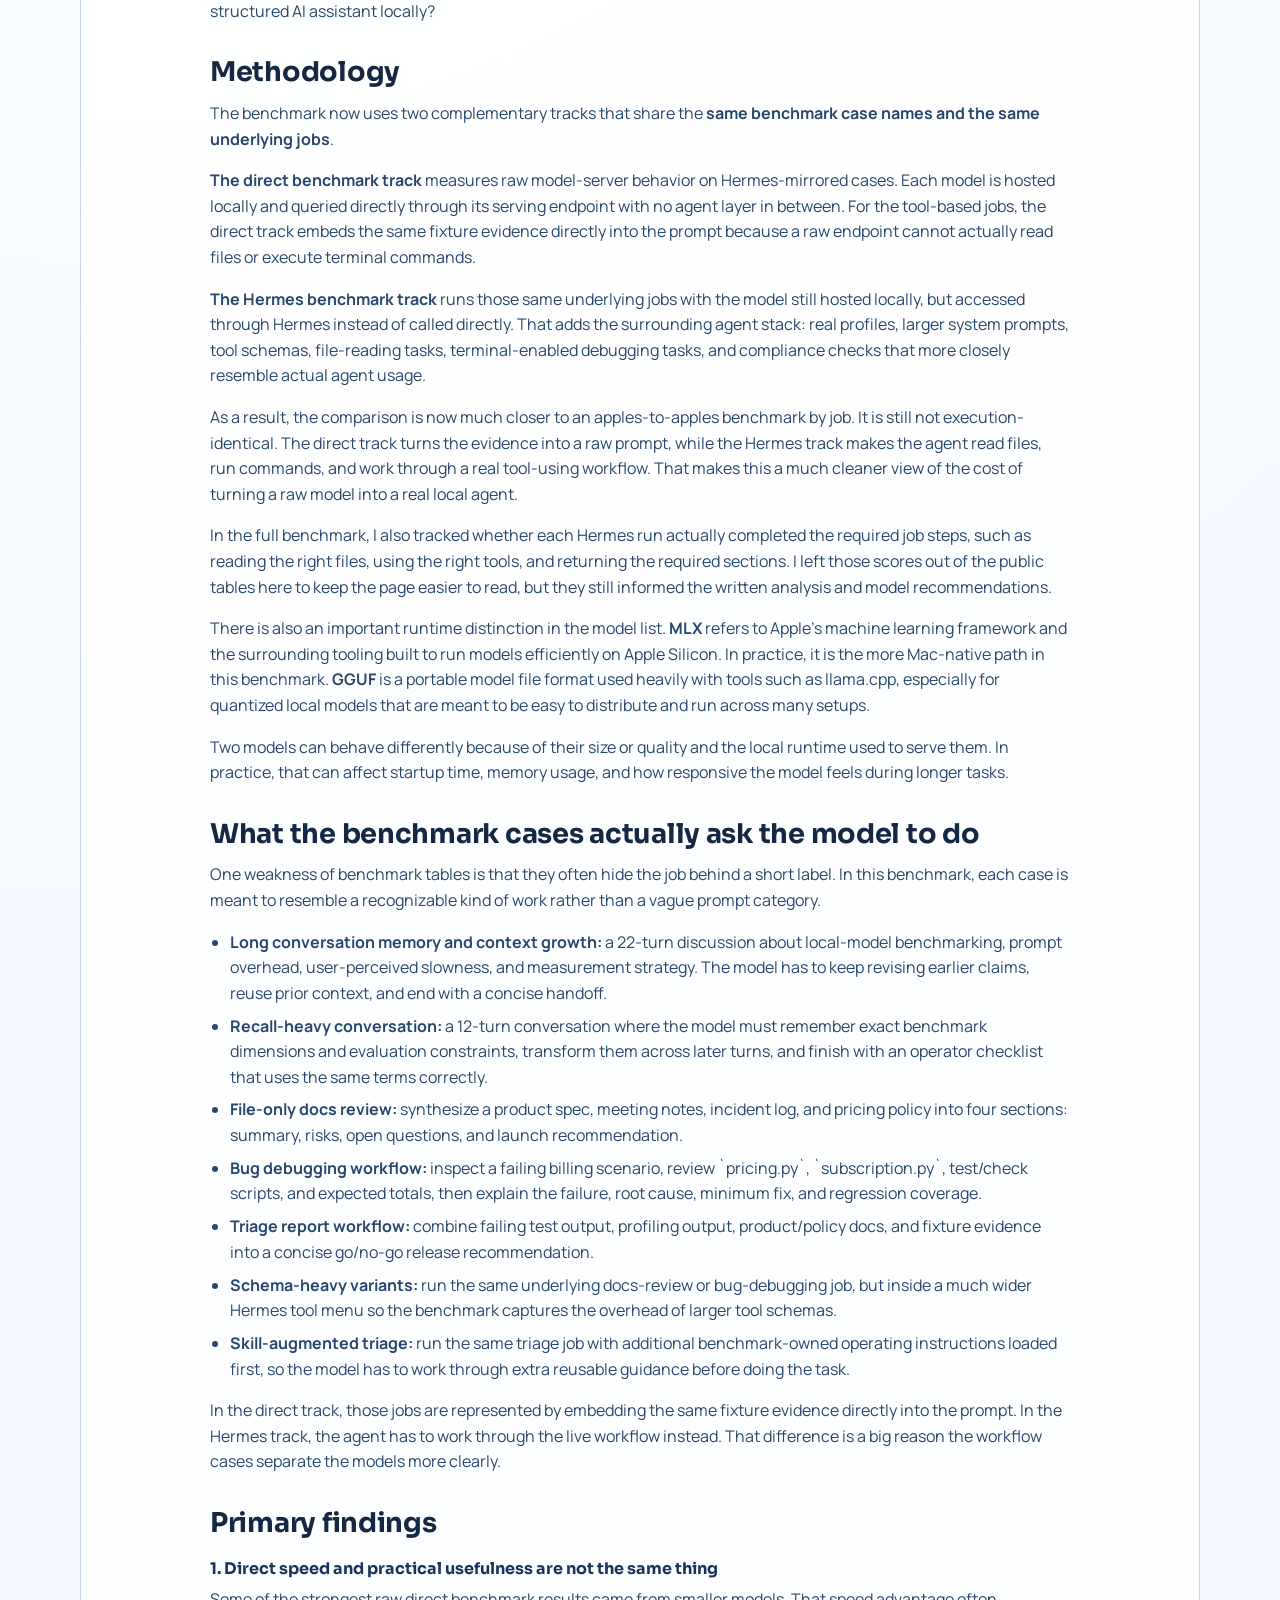
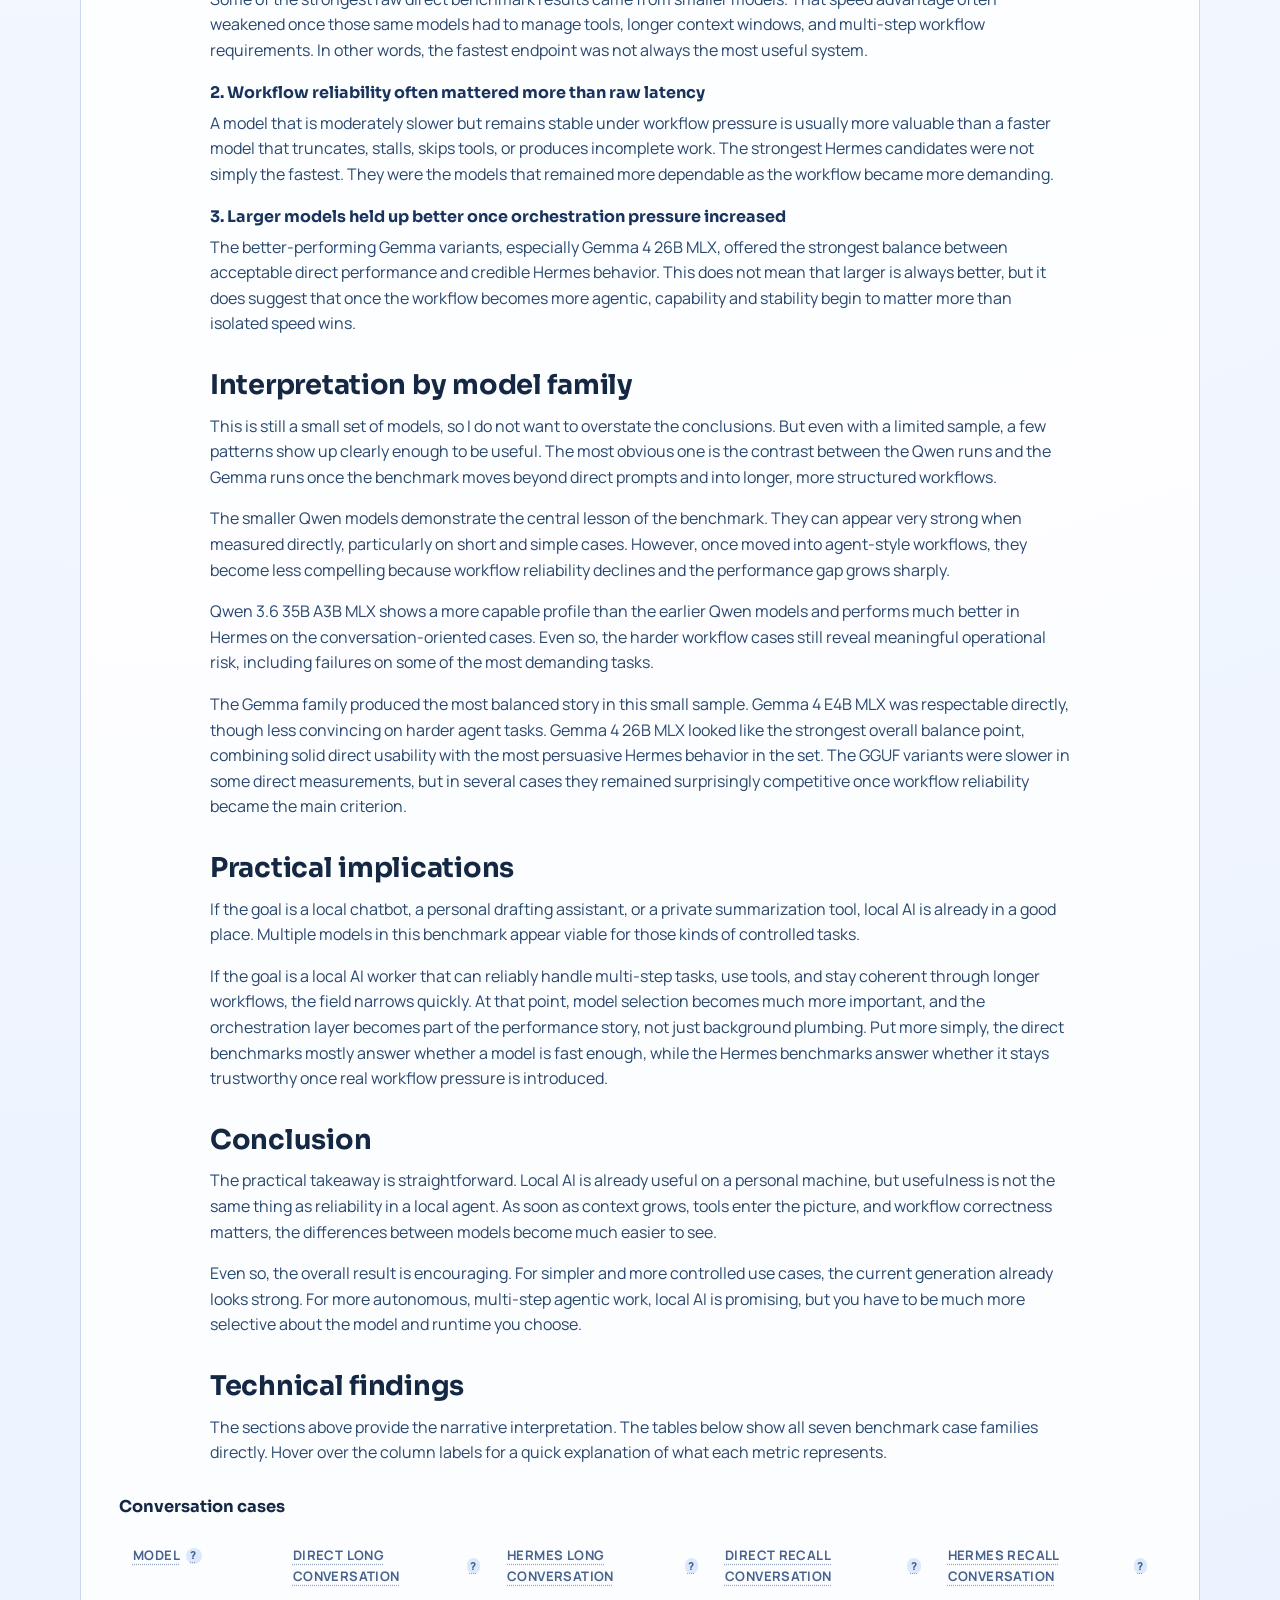
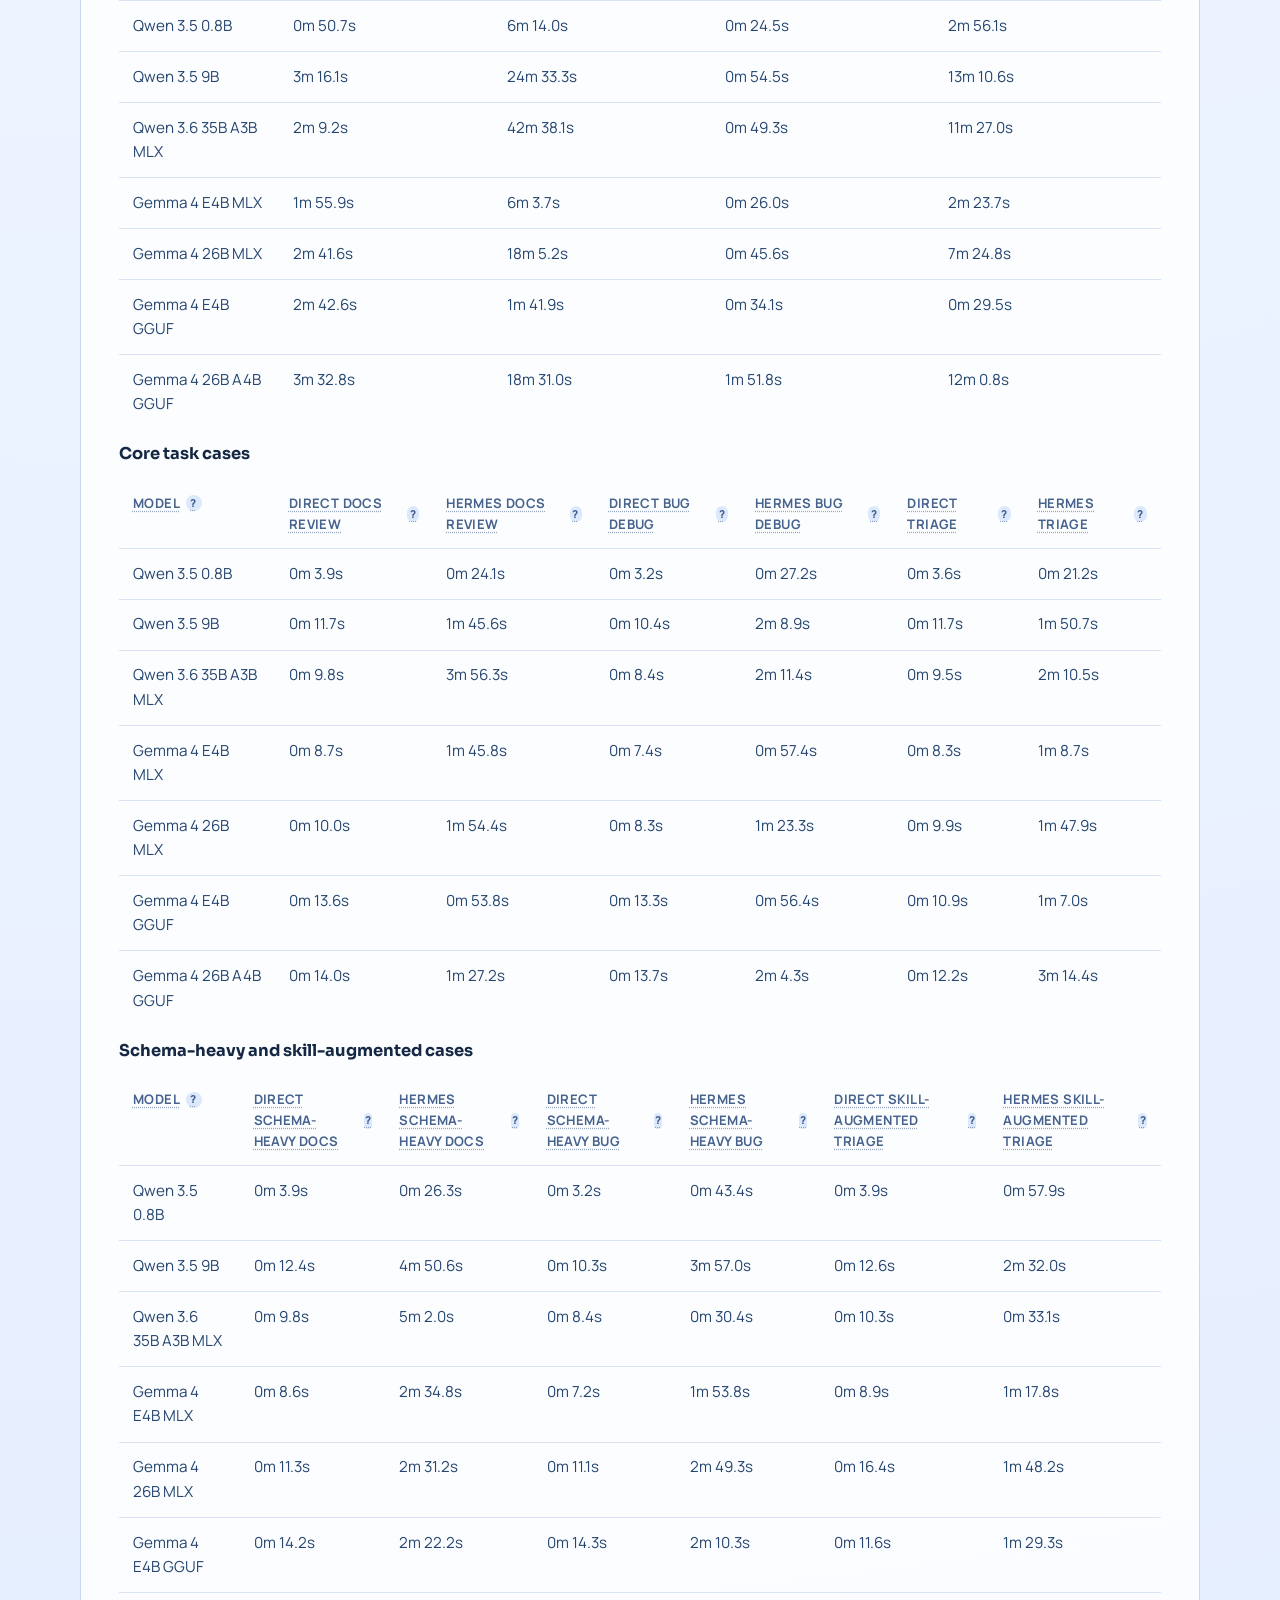
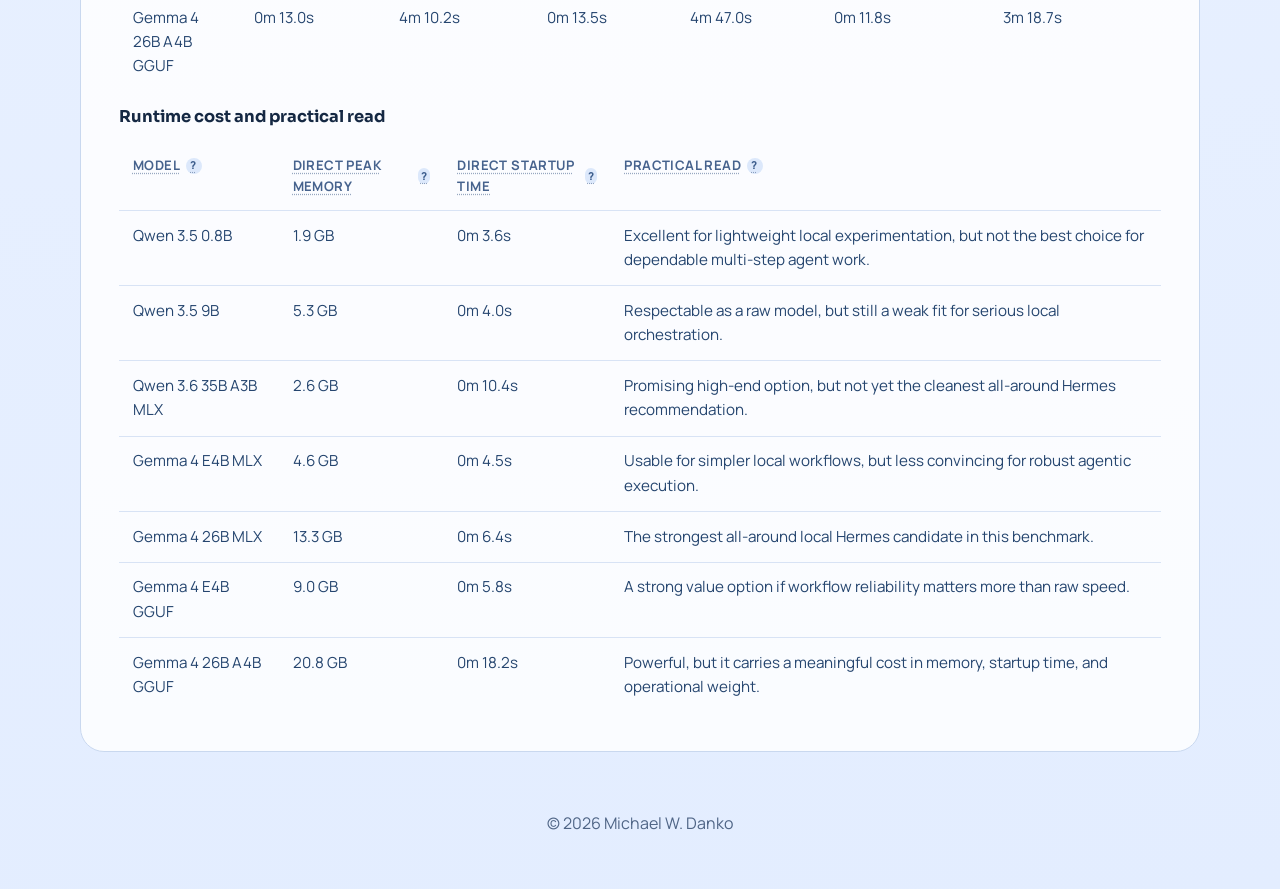
==== commit 01b92b5a: "Applies styling and content updates" ====
--- a/llm-benchmarking.html
+++ b/llm-benchmarking.html
@@ -49,11 +49,10 @@
           <h1>Can local AI do real work?</h1>
         </div>
         <p class="lead">
-          The short answer is yes, with an important qualifier. Local language models are already viable for a meaningful range of practical tasks.
-          The harder question is whether they can operate as dependable digital workers inside multi-step, tool-using workflows. That is where the gap between an impressive demo and a reliable system becomes much more visible.
+          The short answer is yes. Local language models are already viable for a meaningful range of practical tasks on a personal computer.
+          The harder question is whether they can operate as dependable agents inside multi-step, tool based workflows. 
         </p>
         <div class="hero-actions">
-          <a class="btn btn-ghost" href="index.html#projects">Back to home</a>
           <a class="btn btn-primary" href="#technical-breakdown">Jump to technical breakdown</a>
         </div>
       </section>
@@ -62,21 +61,21 @@
         <div class="article-prose">
           <h2>Abstract</h2>
           <p>
-            This paper compares a set of local language models in two modes: first as direct model servers, and then inside a more realistic
-            agent workflow environment. The results suggest that local AI is already practical for many personal and professional tasks. At the same time,
-            they show that the jump from prompt-response interaction to reliable agentic execution is substantial. The more a workflow depends on long context,
-            tool usage, orchestration, and completion quality, the more model differences become meaningful.
-          </p>
-
-          <h2>Executive summary</h2>
-          <p>
-            Local inference is no longer a fringe experiment. On modern personal hardware, several models are already fast enough to feel useful in everyday work.
-            If the goal is summarization, drafting, note work, private assistance, or tightly scoped productivity tasks, local models are already credible.
-          </p>
-          <p>
-            The more difficult question is not whether a model can answer a prompt. It is whether the model can complete a job. In real settings, that often means
-            retaining context, making decisions across multiple turns, using tools correctly, and returning something complete enough to trust. That is where the gap
-            between direct performance and agent performance becomes most important.
+            This page compares a set of local language models in two modes. First, each model was hosted locally and evaluated by talking to it directly through its model server. Then the same model was kept local, but accessed through Hermes instead, which adds the surrounding agent setup needed for longer, more structured, tool-using work.
+          </p>
+          <p>
+            That lets the benchmark answer two related but different questions. One is whether a local model can give a good answer when used directly. The other is whether the same model still holds up once it has to operate inside a real local agent workflow.
+          </p>
+          <p>
+            The benchmark shows two things at once: local AI is already practical for a lot of everyday work, and reliable multi-step agent behavior is still much harder than a good single-prompt demo.
+          </p>
+
+          <h2>Summary</h2>
+          <p>
+            Local inference is no longer a fringe experiment. On modern personal hardware, several models are already fast enough to feel useful for summarization, drafting, note work, private assistance, and other tightly scoped tasks.
+          </p>
+          <p>
+            The benchmark becomes more revealing when the model has to complete a job rather than answer a prompt. In real settings, that means retaining context, making decisions across multiple turns, using tools correctly, and returning something complete enough to trust.
           </p>
           <div class="callout">
             <p>
@@ -86,12 +85,13 @@
 
           <h2>Why this matters</h2>
           <p>
-            A large share of public AI discussion still focuses on how quickly or fluently a model can answer a single prompt. That is a useful first indicator, but it is not a complete measure
-            of practical value. Most real work requires more than a single answer. It requires the model to stay aligned to the task, handle more context, manage tools, and maintain coherence until the work is complete.
-          </p>
-          <p>
-            This distinction matters especially for local AI. The case for local models is appealing because it combines privacy, lower marginal cost, direct control, and the ability to experiment without relying on a remote service.
-            But those advantages only matter if the model remains useful once it is placed inside the sort of workflow people actually want to run.
+            A lot of public AI discussion still focuses on how quickly or fluently a model can answer a single prompt. That view is useful, but it is not the full story. Most real work is not one prompt and one answer. It is keeping the thread of the task, handling more context, using tools correctly, and staying coherent long enough to finish something useful.
+          </p>
+          <p>
+            This distinction matters especially for local AI. The point of using a personal MacBook Pro here was not just that it happened to be the machine available. The goal was to test whether local AI is becoming realistic for the kind of computer an individual professional or consumer might actually own, and to show how much performance can change once a model is placed inside an agent harness rather than used as a simple chatbot.
+          </p>
+          <p>
+            Framing the benchmark this way makes the results easier to relate to everyday use. A benchmark on specialized hardware can be interesting, but it does not answer the same question. This benchmark is really asking: how far can a normal personal machine go, and what do you give up when you ask that machine to run a more capable, more structured AI assistant locally?
           </p>
 
           <h2>Methodology</h2>
@@ -99,19 +99,40 @@
             The benchmark now uses two complementary tracks that share the <strong>same benchmark case names and the same underlying jobs</strong>.
           </p>
           <p>
-            <strong>The direct benchmark track</strong> measures raw model-server behavior on Hermes-mirrored cases. For the tool-based jobs, the direct track embeds the same fixture evidence directly into the prompt because a raw endpoint cannot actually read files or execute terminal commands.
-          </p>
-          <p>
-            <strong>The Hermes benchmark track</strong> runs those same underlying jobs inside a realistic workflow environment with real profiles, larger system prompts, tool schemas, file-reading tasks, terminal-enabled debugging tasks, and compliance checks that more closely resemble actual agent usage.
-          </p>
-          <p>
-            That means the comparison is now much closer to an apples-to-apples benchmark by job. It is still not execution-identical, because only the Hermes track performs live tool use, but it is now a much cleaner view of the cost of turning a raw model into a real local agent.
-          </p>
-          <div class="callout">
-            <p>
-              <strong>Important limitation:</strong> the direct and Hermes tracks are now aligned by benchmark job, but they are still not identical execution paths. The direct track uses embedded evidence where the Hermes track uses live tools.
-            </p>
-          </div>
+            <strong>The direct benchmark track</strong> measures raw model-server behavior on Hermes-mirrored cases. Each model is hosted locally and queried directly through its serving endpoint with no agent layer in between. For the tool-based jobs, the direct track embeds the same fixture evidence directly into the prompt because a raw endpoint cannot actually read files or execute terminal commands.
+          </p>
+          <p>
+            <strong>The Hermes benchmark track</strong> runs those same underlying jobs with the model still hosted locally, but accessed through Hermes instead of called directly. That adds the surrounding agent stack: real profiles, larger system prompts, tool schemas, file-reading tasks, terminal-enabled debugging tasks, and compliance checks that more closely resemble actual agent usage.
+          </p>
+          <p>
+            As a result, the comparison is now much closer to an apples-to-apples benchmark by job. It is still not execution-identical. The direct track turns the evidence into a raw prompt, while the Hermes track makes the agent read files, run commands, and work through a real tool-using workflow. That makes this a much cleaner view of the cost of turning a raw model into a real local agent.
+          </p>
+          <p>
+            In the full benchmark, I also tracked whether each Hermes run actually completed the required job steps, such as reading the right files, using the right tools, and returning the required sections. I left those scores out of the public tables here to keep the page easier to read, but they still informed the written analysis and model recommendations.
+          </p>
+          <p>
+            There is also an important runtime distinction in the model list. <strong>MLX</strong> refers to Apple’s machine learning framework and the surrounding tooling built to run models efficiently on Apple Silicon. In practice, it is the more Mac-native path in this benchmark. <strong>GGUF</strong> is a portable model file format used heavily with tools such as llama.cpp, especially for quantized local models that are meant to be easy to distribute and run across many setups.
+          </p>
+          <p>
+            Two models can behave differently because of their size or quality and the local runtime used to serve them. In practice, that can affect startup time, memory usage, and how responsive the model feels during longer tasks.
+          </p>
+
+          <h2>What the benchmark cases actually ask the model to do</h2>
+          <p>
+            One weakness of benchmark tables is that they often hide the job behind a short label. In this benchmark, each case is meant to resemble a recognizable kind of work rather than a vague prompt category.
+          </p>
+          <ul class="note-list">
+            <li><strong>Long conversation memory and context growth:</strong> a 22-turn discussion about local-model benchmarking, prompt overhead, user-perceived slowness, and measurement strategy. The model has to keep revising earlier claims, reuse prior context, and end with a concise handoff.</li>
+            <li><strong>Recall-heavy conversation:</strong> a 12-turn conversation where the model must remember exact benchmark dimensions and evaluation constraints, transform them across later turns, and finish with an operator checklist that uses the same terms correctly.</li>
+            <li><strong>File-only docs review:</strong> synthesize a product spec, meeting notes, incident log, and pricing policy into four sections: summary, risks, open questions, and launch recommendation.</li>
+            <li><strong>Bug debugging workflow:</strong> inspect a failing billing scenario, review `pricing.py`, `subscription.py`, test/check scripts, and expected totals, then explain the failure, root cause, minimum fix, and regression coverage.</li>
+            <li><strong>Triage report workflow:</strong> combine failing test output, profiling output, product/policy docs, and fixture evidence into a concise go/no-go release recommendation.</li>
+            <li><strong>Schema-heavy variants:</strong> run the same underlying docs-review or bug-debugging job, but inside a much wider Hermes tool menu so the benchmark captures the overhead of larger tool schemas.</li>
+            <li><strong>Skill-augmented triage:</strong> run the same triage job with additional benchmark-owned operating instructions loaded first, so the model has to work through extra reusable guidance before doing the task.</li>
+          </ul>
+          <p>
+            In the direct track, those jobs are represented by embedding the same fixture evidence directly into the prompt. In the Hermes track, the agent has to work through the live workflow instead. That difference is a big reason the workflow cases separate the models more clearly.
+          </p>
 
           <h2>Primary findings</h2>
           <h3>1. Direct speed and practical usefulness are not the same thing</h3>
@@ -134,16 +155,16 @@
 
           <h2>Interpretation by model family</h2>
           <p>
-            The smaller Qwen models demonstrate the central lesson of the benchmark. They can appear very strong when measured directly, particularly on short and simple cases.
-            However, once moved into agent-style workflows, they become less compelling because workflow reliability declines and the performance gap grows sharply.
-          </p>
-          <p>
-            Qwen 3.6 35B A3B MLX shows a more capable profile than the earlier Qwen models and performs much better in Hermes on the conversation-oriented cases.
-            Even so, the harder workflow cases still reveal meaningful operational risk, including failures on some of the most demanding tasks.
-          </p>
-          <p>
-            The Gemma family produced the most balanced story. Gemma 4 E4B MLX was respectable directly, though less convincing on harder agent tasks. Gemma 4 26B MLX looked like the strongest overall balance point,
-            combining solid direct usability with the most persuasive Hermes behavior in the set. The GGUF variants were slower in some direct measurements, but in several cases they remained surprisingly competitive once workflow reliability became the main criterion.
+            This is still a small set of models, so I do not want to overstate the conclusions. But even with a limited sample, a few patterns show up clearly enough to be useful. The most obvious one is the contrast between the Qwen runs and the Gemma runs once the benchmark moves beyond direct prompts and into longer, more structured workflows.
+          </p>
+          <p>
+            The smaller Qwen models demonstrate the central lesson of the benchmark. They can appear very strong when measured directly, particularly on short and simple cases. However, once moved into agent-style workflows, they become less compelling because workflow reliability declines and the performance gap grows sharply.
+          </p>
+          <p>
+            Qwen 3.6 35B A3B MLX shows a more capable profile than the earlier Qwen models and performs much better in Hermes on the conversation-oriented cases. Even so, the harder workflow cases still reveal meaningful operational risk, including failures on some of the most demanding tasks.
+          </p>
+          <p>
+            The Gemma family produced the most balanced story in this small sample. Gemma 4 E4B MLX was respectable directly, though less convincing on harder agent tasks. Gemma 4 26B MLX looked like the strongest overall balance point, combining solid direct usability with the most persuasive Hermes behavior in the set. The GGUF variants were slower in some direct measurements, but in several cases they remained surprisingly competitive once workflow reliability became the main criterion.
           </p>
 
           <h2>Practical implications</h2>
@@ -151,190 +172,123 @@
             If the goal is a local chatbot, a personal drafting assistant, or a private summarization tool, local AI is already in a good place. Multiple models in this benchmark appear viable for those kinds of controlled tasks.
           </p>
           <p>
-            If the goal is a local AI worker that can reliably handle multi-step tasks, use tools, and stay coherent through longer workflows, the field narrows quickly. At that point, model selection becomes much more important,
-            and the orchestration layer becomes part of the performance story, not just background plumbing.
-          </p>
-          <div class="callout">
-            <p>
-              <strong>Recommended reading of the results:</strong> direct benchmarks answer whether a model is fast enough; Hermes benchmarks answer whether it remains trustworthy once real workflow pressure is introduced.
-            </p>
-          </div>
+            If the goal is a local AI worker that can reliably handle multi-step tasks, use tools, and stay coherent through longer workflows, the field narrows quickly. At that point, model selection becomes much more important, and the orchestration layer becomes part of the performance story, not just background plumbing. Put more simply, the direct benchmarks mostly answer whether a model is fast enough, while the Hermes benchmarks answer whether it stays trustworthy once real workflow pressure is introduced.
+          </p>
 
           <h2>Conclusion</h2>
           <p>
-            Local AI is already viable. That is the clearest conclusion from this work. The stronger conclusion, however, is that local viability and local agent reliability are not the same thing.
-            As soon as context grows, tools enter the picture, and workflow correctness matters, the differences between models become much more pronounced.
-          </p>
-          <p>
-            The broader implication is encouraging rather than pessimistic. Local models do not need to be perfect to be useful. They only need to be matched to the right level of task complexity.
-            For simpler and more controlled use cases, the present generation is already strong. For more autonomous, multi-step agentic work, local AI is promising, but still selective.
-          </p>
-
-          <h2 class="divider-heading" id="technical-breakdown">Technical breakdown</h2>
-          <p>
-            The sections above provide the narrative interpretation. The tables below summarize the benchmark results, but they should be read carefully: the direct prompt suite and the Hermes workflow suite were different test sets.
+            The practical takeaway is straightforward. Local AI is already useful on a personal machine, but usefulness is not the same thing as reliability in a local agent. As soon as context grows, tools enter the picture, and workflow correctness matters, the differences between models become much easier to see.
+          </p>
+          <p>
+            Even so, the overall result is encouraging. For simpler and more controlled use cases, the current generation already looks strong. For more autonomous, multi-step agentic work, local AI is promising, but you have to be much more selective about the model and runtime you choose.
+          </p>
+
+          <h2 class="divider-heading" id="technical-breakdown">Technical findings</h2>
+          <p>
+            The sections above provide the narrative interpretation. The tables below show all seven benchmark case families directly. Hover over the column labels for a quick explanation of what each metric represents.
           </p>
         </div>
 
         <section class="tech-section">
+          <h3>Conversation cases</h3>
           <div class="tech-table-wrap">
             <table class="tech-table">
               <thead>
                 <tr>
-                  <th>Model</th>
-                  <th>Direct long conversation total</th>
-                  <th>Direct recall total</th>
-                  <th>Direct docs avg</th>
-                  <th>Hermes long conversation</th>
-                  <th>Hermes recall conversation</th>
-                  <th>Interpretation</th>
+                  <th><span class="th-help" tabindex="0">Model<span class="th-tooltip">The specific model and runtime variant used in the benchmark row.</span></span></th>
+                  <th><span class="th-help" tabindex="0">Direct long conversation<span class="th-tooltip">Total elapsed time for the 22-turn direct benchmark conversation.</span></span></th>
+                  <th><span class="th-help" tabindex="0">Hermes long conversation<span class="th-tooltip">Total elapsed time for the same long conversation job when run through Hermes.</span></span></th>
+                  <th><span class="th-help" tabindex="0">Direct recall conversation<span class="th-tooltip">Total elapsed time for the 12-turn direct recall-heavy conversation.</span></span></th>
+                  <th><span class="th-help" tabindex="0">Hermes recall conversation<span class="th-tooltip">Total elapsed time for the same recall-heavy conversation when run through Hermes.</span></span></th>
                 </tr>
               </thead>
               <tbody>
-                <tr>
-                  <td>Qwen 3.5 0.8B</td>
-                  <td>50.74 s</td>
-                  <td>24.55 s</td>
-                  <td>3.86 s</td>
-                  <td>373.98 s, 66.7% partial</td>
-                  <td>176.10 s, 66.7% partial</td>
-                  <td>Extremely fast at the raw endpoint, but still much less dependable once real workflow execution is introduced.</td>
-                </tr>
-                <tr>
-                  <td>Qwen 3.5 9B</td>
-                  <td>196.09 s</td>
-                  <td>54.46 s</td>
-                  <td>11.68 s</td>
-                  <td>1473.28 s, 66.7% partial</td>
-                  <td>790.57 s, 66.7% partial</td>
-                  <td>A clear example of raw performance remaining acceptable while real agent overhead and workflow fragility become very visible.</td>
-                </tr>
-                <tr>
-                  <td>Qwen 3.6 35B A3B MLX</td>
-                  <td>129.22 s</td>
-                  <td>49.33 s</td>
-                  <td>9.78 s</td>
-                  <td>2558.13 s, 100% pass</td>
-                  <td>687.01 s, 100% pass</td>
-                  <td>Much stronger than the smaller Qwens in Hermes, though still mixed on the hardest tool-heavy workflows.</td>
-                </tr>
-                <tr>
-                  <td>Gemma 4 E4B MLX</td>
-                  <td>115.85 s</td>
-                  <td>26.00 s</td>
-                  <td>8.66 s</td>
-                  <td>363.66 s, 100% pass</td>
-                  <td>143.66 s, 100% pass</td>
-                  <td>Reasonable direct performance and stable conversations, but less convincing on the harder workflow cases.</td>
-                </tr>
-                <tr>
-                  <td>Gemma 4 26B MLX</td>
-                  <td>161.62 s</td>
-                  <td>45.64 s</td>
-                  <td>9.97 s</td>
-                  <td>1085.22 s, 100% pass</td>
-                  <td>444.81 s, 100% pass</td>
-                  <td>The strongest overall balance in this benchmark between practical direct speed and believable Hermes performance.</td>
-                </tr>
-                <tr>
-                  <td>Gemma 4 E4B GGUF</td>
-                  <td>162.58 s</td>
-                  <td>34.11 s</td>
-                  <td>13.60 s</td>
-                  <td>101.89 s, 100% pass</td>
-                  <td>29.48 s, 100% pass</td>
-                  <td>Not a direct speed leader, but a surprisingly strong reliability-oriented option once workflow execution matters most.</td>
-                </tr>
-                <tr>
-                  <td>Gemma 4 26B A4B GGUF</td>
-                  <td>212.77 s</td>
-                  <td>111.82 s</td>
-                  <td>14.03 s</td>
-                  <td>1110.99 s, 100% pass</td>
-                  <td>720.85 s, 100% pass</td>
-                  <td>Powerful, but it carries a clear startup and memory cost and does not cleanly beat the strongest balanced alternative.</td>
-                </tr>
+                <tr><td>Qwen 3.5 0.8B</td><td>0m 50.7s</td><td>6m 14.0s</td><td>0m 24.5s</td><td>2m 56.1s</td></tr>
+                <tr><td>Qwen 3.5 9B</td><td>3m 16.1s</td><td>24m 33.3s</td><td>0m 54.5s</td><td>13m 10.6s</td></tr>
+                <tr><td>Qwen 3.6 35B A3B MLX</td><td>2m 9.2s</td><td>42m 38.1s</td><td>0m 49.3s</td><td>11m 27.0s</td></tr>
+                <tr><td>Gemma 4 E4B MLX</td><td>1m 55.9s</td><td>6m 3.7s</td><td>0m 26.0s</td><td>2m 23.7s</td></tr>
+                <tr><td>Gemma 4 26B MLX</td><td>2m 41.6s</td><td>18m 5.2s</td><td>0m 45.6s</td><td>7m 24.8s</td></tr>
+                <tr><td>Gemma 4 E4B GGUF</td><td>2m 42.6s</td><td>1m 41.9s</td><td>0m 34.1s</td><td>0m 29.5s</td></tr>
+                <tr><td>Gemma 4 26B A4B GGUF</td><td>3m 32.8s</td><td>18m 31.0s</td><td>1m 51.8s</td><td>12m 0.8s</td></tr>
               </tbody>
             </table>
           </div>
 
+          <h3>Core task cases</h3>
           <div class="tech-table-wrap">
             <table class="tech-table">
               <thead>
                 <tr>
-                  <th>Model</th>
-                  <th>Hermes harder workflow signal</th>
-                  <th>Direct peak memory</th>
-                  <th>Direct startup time</th>
-                  <th>Practical read</th>
+                  <th><span class="th-help" tabindex="0">Model<span class="th-tooltip">The specific model and runtime variant used in the benchmark row.</span></span></th>
+                  <th><span class="th-help" tabindex="0">Direct docs review<span class="th-tooltip">Average time for the direct docs-review task, where the fixture evidence is embedded directly in the prompt.</span></span></th>
+                  <th><span class="th-help" tabindex="0">Hermes docs review<span class="th-tooltip">Elapsed time for the same docs-review job through Hermes.</span></span></th>
+                  <th><span class="th-help" tabindex="0">Direct bug debug<span class="th-tooltip">Average time for the direct bug-debug case, where failing evidence is embedded into the prompt instead of gathered with tools.</span></span></th>
+                  <th><span class="th-help" tabindex="0">Hermes bug debug<span class="th-tooltip">Elapsed time for the same debugging job through Hermes.</span></span></th>
+                  <th><span class="th-help" tabindex="0">Direct triage<span class="th-tooltip">Average time for the direct triage-report case.</span></span></th>
+                  <th><span class="th-help" tabindex="0">Hermes triage<span class="th-tooltip">Elapsed time for the same triage-report job through Hermes.</span></span></th>
                 </tr>
               </thead>
               <tbody>
-                <tr>
-                  <td>Qwen 3.5 0.8B</td>
-                  <td>Partial across every harder workflow</td>
-                  <td>1937.2 MB</td>
-                  <td>3.61 s</td>
-                  <td>Excellent for lightweight local experimentation, but not the best choice for dependable multi-step agent work.</td>
-                </tr>
-                <tr>
-                  <td>Qwen 3.5 9B</td>
-                  <td>Heavy slowdown and partial compliance on harder cases</td>
-                  <td>5313.0 MB</td>
-                  <td>4.02 s</td>
-                  <td>Respectable as a raw model, but still a weak fit for serious local orchestration.</td>
-                </tr>
-                <tr>
-                  <td>Qwen 3.6 35B A3B MLX</td>
-                  <td>Pass on conversations, partial on harder workflows</td>
-                  <td>2649.2 MB</td>
-                  <td>10.38 s</td>
-                  <td>Promising high-end option, but not yet the cleanest all-around Hermes recommendation.</td>
-                </tr>
-                <tr>
-                  <td>Gemma 4 E4B MLX</td>
-                  <td>Stable on conversations, weak on harder tool workflows</td>
-                  <td>4596.8 MB</td>
-                  <td>4.51 s</td>
-                  <td>Usable for simpler local workflows, but less convincing for robust agentic execution.</td>
-                </tr>
-                <tr>
-                  <td>Gemma 4 26B MLX</td>
-                  <td>Best balanced Hermes profile in the set</td>
-                  <td>13320.4 MB</td>
-                  <td>6.42 s</td>
-                  <td>The strongest all-around local Hermes candidate in this benchmark.</td>
-                </tr>
-                <tr>
-                  <td>Gemma 4 E4B GGUF</td>
-                  <td>Very strong schema-heavy Hermes behavior</td>
-                  <td>8955.8 MB</td>
-                  <td>5.80 s</td>
-                  <td>A strong value option if workflow reliability matters more than raw speed.</td>
-                </tr>
-                <tr>
-                  <td>Gemma 4 26B A4B GGUF</td>
-                  <td>Strong but mixed on the broader task set</td>
-                  <td>20828.1 MB</td>
-                  <td>18.22 s</td>
-                  <td>Powerful, but it carries a meaningful cost in memory, startup time, and operational weight.</td>
-                </tr>
+                <tr><td>Qwen 3.5 0.8B</td><td>0m 3.9s</td><td>0m 24.1s</td><td>0m 3.2s</td><td>0m 27.2s</td><td>0m 3.6s</td><td>0m 21.2s</td></tr>
+                <tr><td>Qwen 3.5 9B</td><td>0m 11.7s</td><td>1m 45.6s</td><td>0m 10.4s</td><td>2m 8.9s</td><td>0m 11.7s</td><td>1m 50.7s</td></tr>
+                <tr><td>Qwen 3.6 35B A3B MLX</td><td>0m 9.8s</td><td>3m 56.3s</td><td>0m 8.4s</td><td>2m 11.4s</td><td>0m 9.5s</td><td>2m 10.5s</td></tr>
+                <tr><td>Gemma 4 E4B MLX</td><td>0m 8.7s</td><td>1m 45.8s</td><td>0m 7.4s</td><td>0m 57.4s</td><td>0m 8.3s</td><td>1m 8.7s</td></tr>
+                <tr><td>Gemma 4 26B MLX</td><td>0m 10.0s</td><td>1m 54.4s</td><td>0m 8.3s</td><td>1m 23.3s</td><td>0m 9.9s</td><td>1m 47.9s</td></tr>
+                <tr><td>Gemma 4 E4B GGUF</td><td>0m 13.6s</td><td>0m 53.8s</td><td>0m 13.3s</td><td>0m 56.4s</td><td>0m 10.9s</td><td>1m 7.0s</td></tr>
+                <tr><td>Gemma 4 26B A4B GGUF</td><td>0m 14.0s</td><td>1m 27.2s</td><td>0m 13.7s</td><td>2m 4.3s</td><td>0m 12.2s</td><td>3m 14.4s</td></tr>
               </tbody>
             </table>
           </div>
 
-          <div class="callout">
-            <p>
-              <strong>Important context:</strong> the direct benchmark and the Hermes benchmark now evaluate the same benchmark jobs. The most important remaining difference is execution mode: the direct track uses embedded evidence, while the Hermes track uses live tools, profiles, and orchestration. The distance between those two results is now a much cleaner signal of real agent overhead.
-            </p>
-          </div>
-
-          <ul class="note-list">
-            <li>Strong direct benchmark results are useful, but they still do not guarantee dependable workflow behavior.</li>
-            <li>The aligned direct suite makes the direct-versus-Hermes gap easier to interpret than before.</li>
-            <li>If the goal is a local chatbot, multiple models are already viable.</li>
-            <li>If the goal is a local AI worker, model selection becomes much stricter and workflow design becomes part of the challenge.</li>
-          </ul>
+          <h3>Schema-heavy and skill-augmented cases</h3>
+          <div class="tech-table-wrap">
+            <table class="tech-table">
+              <thead>
+                <tr>
+                  <th><span class="th-help" tabindex="0">Model<span class="th-tooltip">The specific model and runtime variant used in the benchmark row.</span></span></th>
+                  <th><span class="th-help" tabindex="0">Direct schema-heavy docs<span class="th-tooltip">Average time for the direct schema-heavy docs-review variant.</span></span></th>
+                  <th><span class="th-help" tabindex="0">Hermes schema-heavy docs<span class="th-tooltip">Elapsed time for the schema-heavy docs-review case in Hermes.</span></span></th>
+                  <th><span class="th-help" tabindex="0">Direct schema-heavy bug<span class="th-tooltip">Average time for the direct schema-heavy bug-debug variant.</span></span></th>
+                  <th><span class="th-help" tabindex="0">Hermes schema-heavy bug<span class="th-tooltip">Elapsed time for the schema-heavy bug-debug case in Hermes.</span></span></th>
+                  <th><span class="th-help" tabindex="0">Direct skill-augmented triage<span class="th-tooltip">Average time for the direct skill-augmented triage variant.</span></span></th>
+                  <th><span class="th-help" tabindex="0">Hermes skill-augmented triage<span class="th-tooltip">Elapsed time for the skill-augmented triage case in Hermes.</span></span></th>
+                </tr>
+              </thead>
+              <tbody>
+                <tr><td>Qwen 3.5 0.8B</td><td>0m 3.9s</td><td>0m 26.3s</td><td>0m 3.2s</td><td>0m 43.4s</td><td>0m 3.9s</td><td>0m 57.9s</td></tr>
+                <tr><td>Qwen 3.5 9B</td><td>0m 12.4s</td><td>4m 50.6s</td><td>0m 10.3s</td><td>3m 57.0s</td><td>0m 12.6s</td><td>2m 32.0s</td></tr>
+                <tr><td>Qwen 3.6 35B A3B MLX</td><td>0m 9.8s</td><td>5m 2.0s</td><td>0m 8.4s</td><td>0m 30.4s</td><td>0m 10.3s</td><td>0m 33.1s</td></tr>
+                <tr><td>Gemma 4 E4B MLX</td><td>0m 8.6s</td><td>2m 34.8s</td><td>0m 7.2s</td><td>1m 53.8s</td><td>0m 8.9s</td><td>1m 17.8s</td></tr>
+                <tr><td>Gemma 4 26B MLX</td><td>0m 11.3s</td><td>2m 31.2s</td><td>0m 11.1s</td><td>2m 49.3s</td><td>0m 16.4s</td><td>1m 48.2s</td></tr>
+                <tr><td>Gemma 4 E4B GGUF</td><td>0m 14.2s</td><td>2m 22.2s</td><td>0m 14.3s</td><td>2m 10.3s</td><td>0m 11.6s</td><td>1m 29.3s</td></tr>
+                <tr><td>Gemma 4 26B A4B GGUF</td><td>0m 13.0s</td><td>4m 10.2s</td><td>0m 13.5s</td><td>4m 47.0s</td><td>0m 11.8s</td><td>3m 18.7s</td></tr>
+              </tbody>
+            </table>
+          </div>
+
+          <h3>Runtime cost and practical read</h3>
+          <div class="tech-table-wrap">
+            <table class="tech-table">
+              <thead>
+                <tr>
+                  <th><span class="th-help" tabindex="0">Model<span class="th-tooltip">The specific model and runtime variant used in the benchmark row.</span></span></th>
+                  <th><span class="th-help" tabindex="0">Direct peak memory<span class="th-tooltip">Peak memory observed during the direct benchmark run for that model. This gives a rough sense of local runtime cost.</span></span></th>
+                  <th><span class="th-help" tabindex="0">Direct startup time<span class="th-tooltip">How long the raw model server took to become ready before benchmarking began.</span></span></th>
+                  <th><span class="th-help" tabindex="0">Practical read<span class="th-tooltip">A short recommendation-style takeaway based on the direct and Hermes results together.</span></span></th>
+                </tr>
+              </thead>
+              <tbody>
+                <tr><td>Qwen 3.5 0.8B</td><td>1.9 GB</td><td>0m 3.6s</td><td>Excellent for lightweight local experimentation, but not the best choice for dependable multi-step agent work.</td></tr>
+                <tr><td>Qwen 3.5 9B</td><td>5.3 GB</td><td>0m 4.0s</td><td>Respectable as a raw model, but still a weak fit for serious local orchestration.</td></tr>
+                <tr><td>Qwen 3.6 35B A3B MLX</td><td>2.6 GB</td><td>0m 10.4s</td><td>Promising high-end option, but not yet the cleanest all-around Hermes recommendation.</td></tr>
+                <tr><td>Gemma 4 E4B MLX</td><td>4.6 GB</td><td>0m 4.5s</td><td>Usable for simpler local workflows, but less convincing for robust agentic execution.</td></tr>
+                <tr><td>Gemma 4 26B MLX</td><td>13.3 GB</td><td>0m 6.4s</td><td>The strongest all-around local Hermes candidate in this benchmark.</td></tr>
+                <tr><td>Gemma 4 E4B GGUF</td><td>9.0 GB</td><td>0m 5.8s</td><td>A strong value option if workflow reliability matters more than raw speed.</td></tr>
+                <tr><td>Gemma 4 26B A4B GGUF</td><td>20.8 GB</td><td>0m 18.2s</td><td>Powerful, but it carries a meaningful cost in memory, startup time, and operational weight.</td></tr>
+              </tbody>
+            </table>
+          </div>
+
         </section>
       </article>
     </main>
--- a/styles.css
+++ b/styles.css
@@ -487,6 +487,33 @@
   .hero {
     border-radius: 20px;
   }
+
+  .whitepaper-main {
+    width: calc(100% - 1rem);
+  }
+
+  .article-prose {
+    max-width: none;
+  }
+
+  .tech-table-wrap {
+    overflow-x: auto;
+    -webkit-overflow-scrolling: touch;
+    padding-bottom: 0.35rem;
+  }
+
+  .tech-table {
+    min-width: 680px;
+  }
+
+  .tech-table th,
+  .tech-table td {
+    padding: 0.7rem 0.7rem;
+  }
+
+  .tech-table td {
+    font-size: 0.92rem;
+  }
 }
 
 @media (prefers-reduced-motion: reduce) {
@@ -516,8 +543,12 @@
   text-align: center;
 }
 
+.whitepaper-hero .hero-actions {
+  justify-content: center;
+}
+
 .whitepaper-hero > * {
-  width: min(760px, 100%);
+  width: min(860px, 100%);
 }
 
 .kicker {
@@ -565,7 +596,7 @@
 }
 
 .article-prose {
-  max-width: 720px;
+  max-width: 860px;
   margin: 0 auto;
 }
 
@@ -655,6 +686,61 @@
   color: #46628d;
 }
 
+.th-help {
+  position: relative;
+  display: inline-flex;
+  align-items: center;
+  gap: 0.35rem;
+  cursor: help;
+  text-decoration: underline dotted rgba(70, 98, 141, 0.55);
+  text-underline-offset: 0.18rem;
+}
+
+.th-help::after {
+  content: "?";
+  display: inline-flex;
+  align-items: center;
+  justify-content: center;
+  width: 1rem;
+  height: 1rem;
+  border-radius: 999px;
+  background: #dce8fb;
+  color: #3d5e8d;
+  font-size: 0.68rem;
+  font-weight: 800;
+  line-height: 1;
+}
+
+.th-tooltip {
+  position: absolute;
+  left: 0;
+  top: calc(100% + 0.55rem);
+  z-index: 10;
+  width: min(280px, 70vw);
+  padding: 0.7rem 0.8rem;
+  border-radius: 12px;
+  background: rgba(22, 39, 65, 0.96);
+  color: #f7fbff;
+  font-size: 0.78rem;
+  font-weight: 600;
+  letter-spacing: normal;
+  line-height: 1.45;
+  text-transform: none;
+  box-shadow: 0 16px 32px rgba(16, 31, 55, 0.22);
+  opacity: 0;
+  visibility: hidden;
+  transform: translateY(4px);
+  transition: opacity 160ms ease, transform 160ms ease, visibility 160ms ease;
+}
+
+.th-help:hover .th-tooltip,
+.th-help:focus .th-tooltip,
+.th-help:focus-visible .th-tooltip {
+  opacity: 1;
+  visibility: visible;
+  transform: translateY(0);
+}
+
 .tech-table td {
   font-size: 0.95rem;
   color: #25456f;
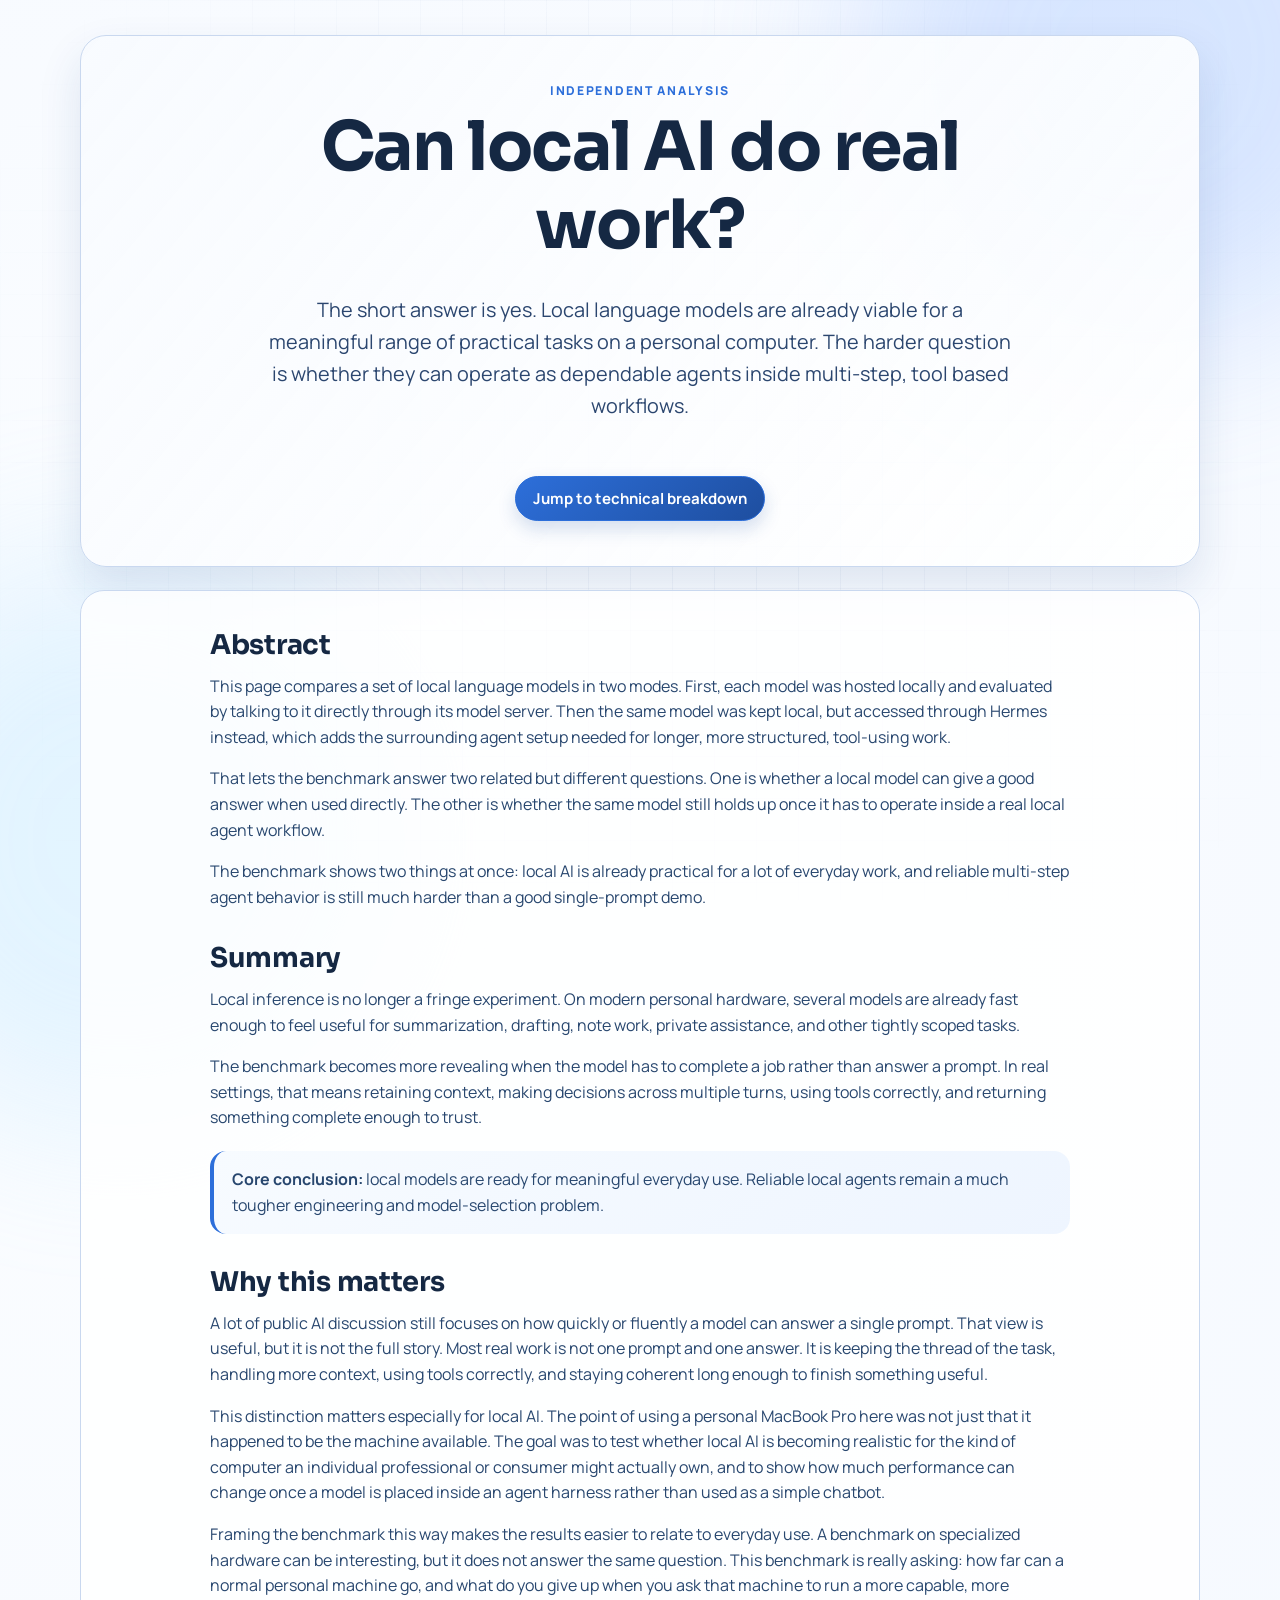
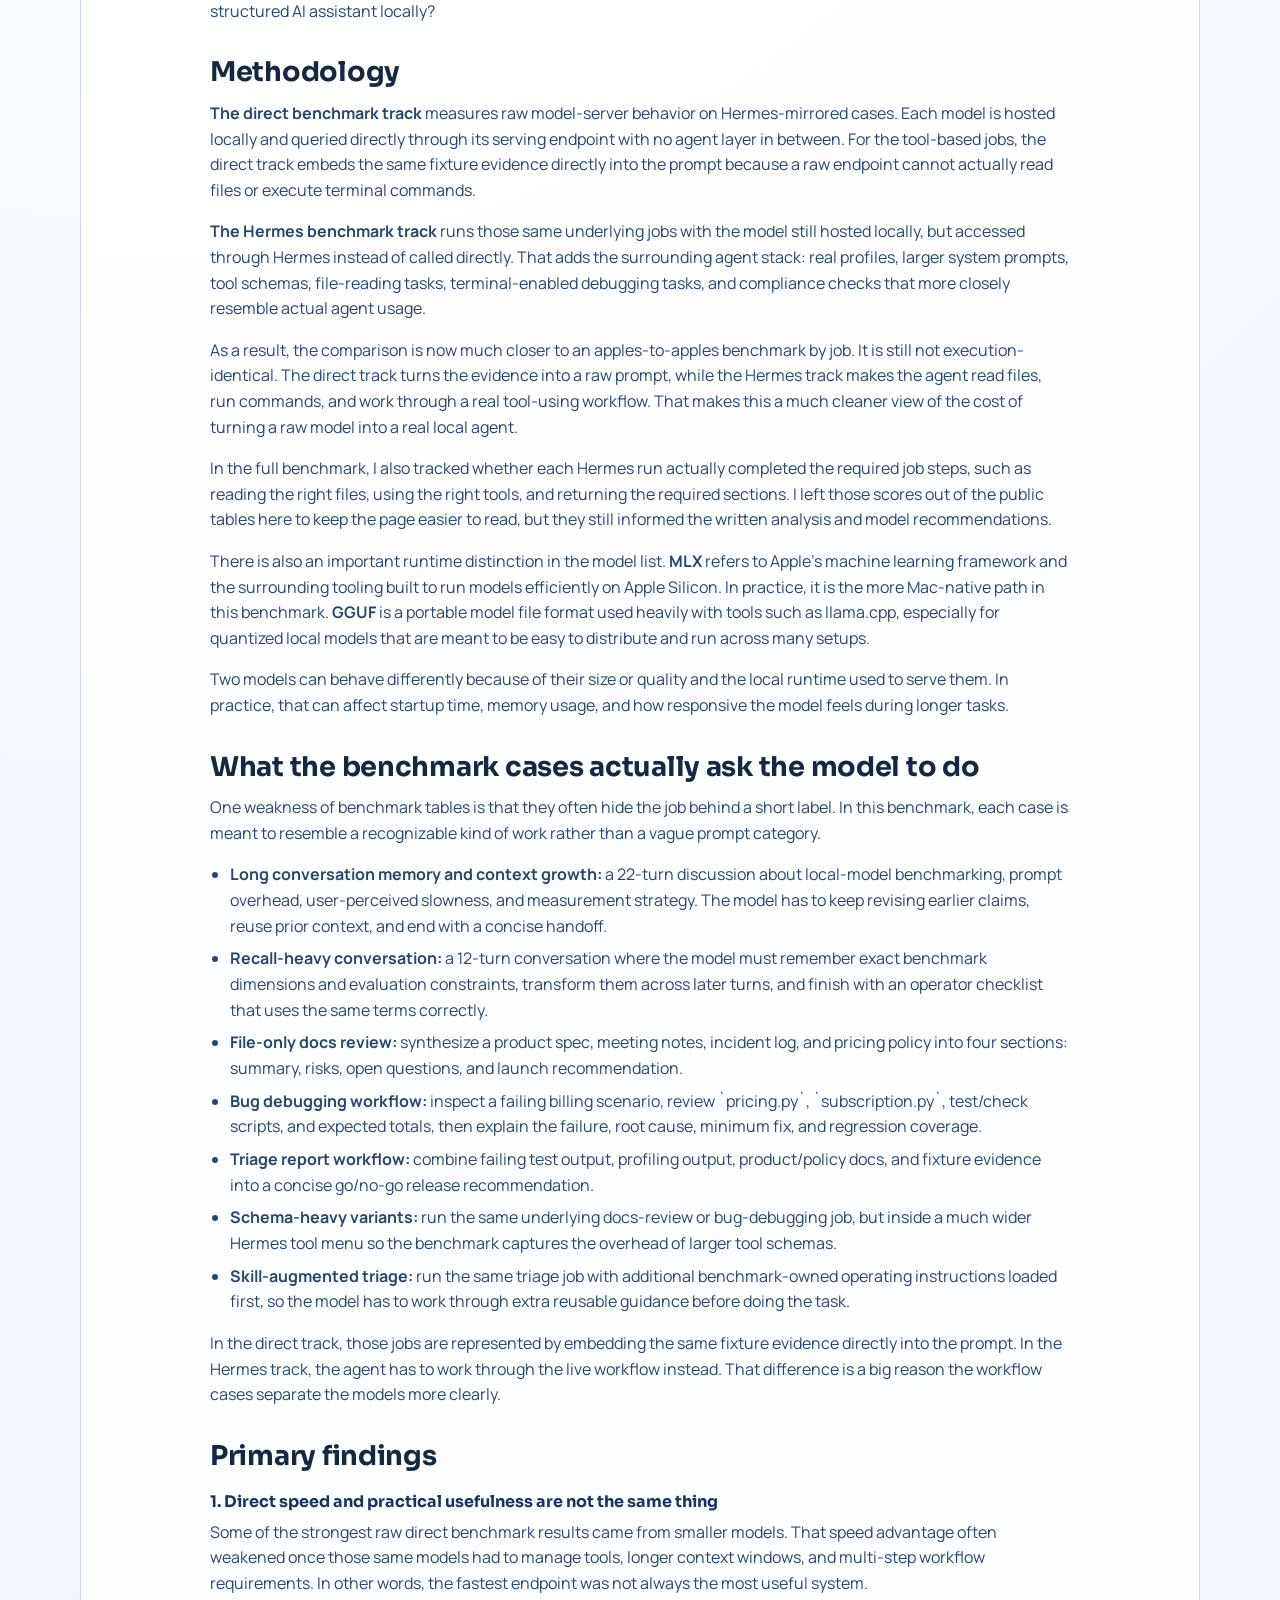
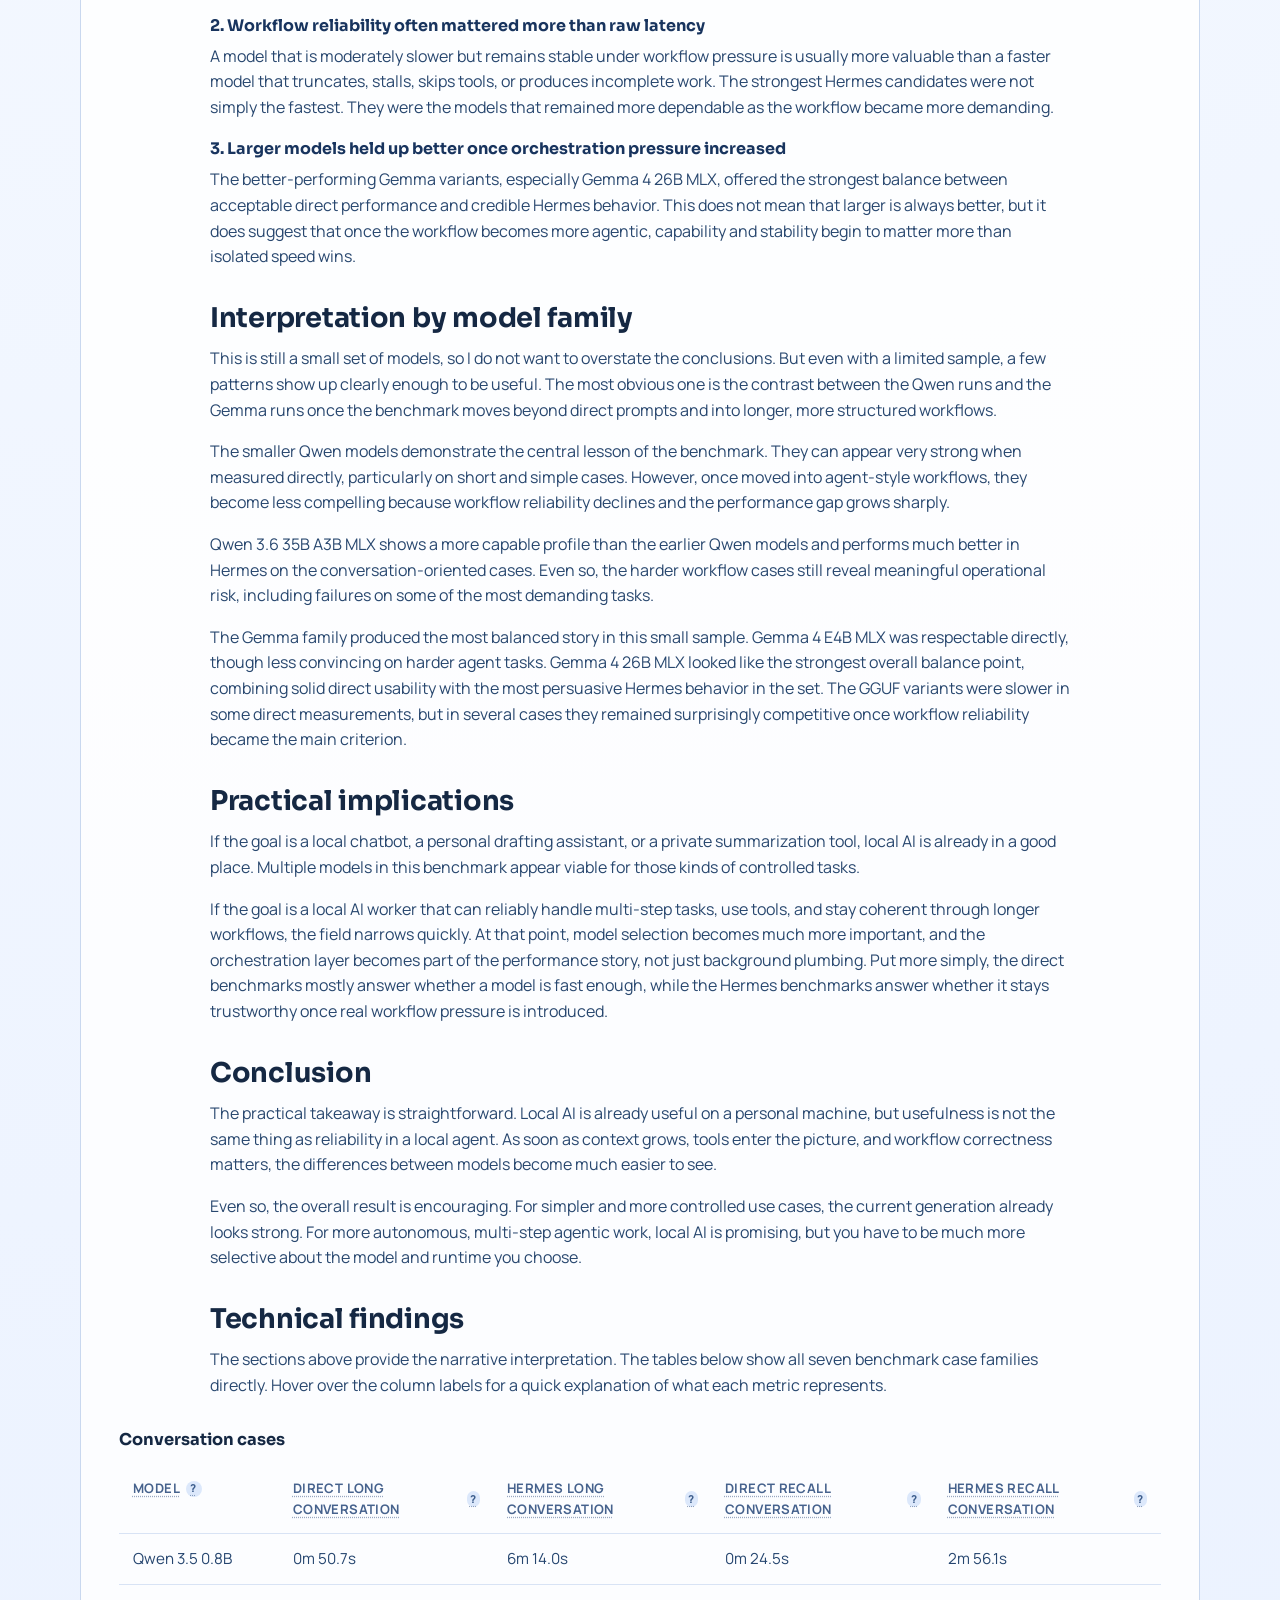
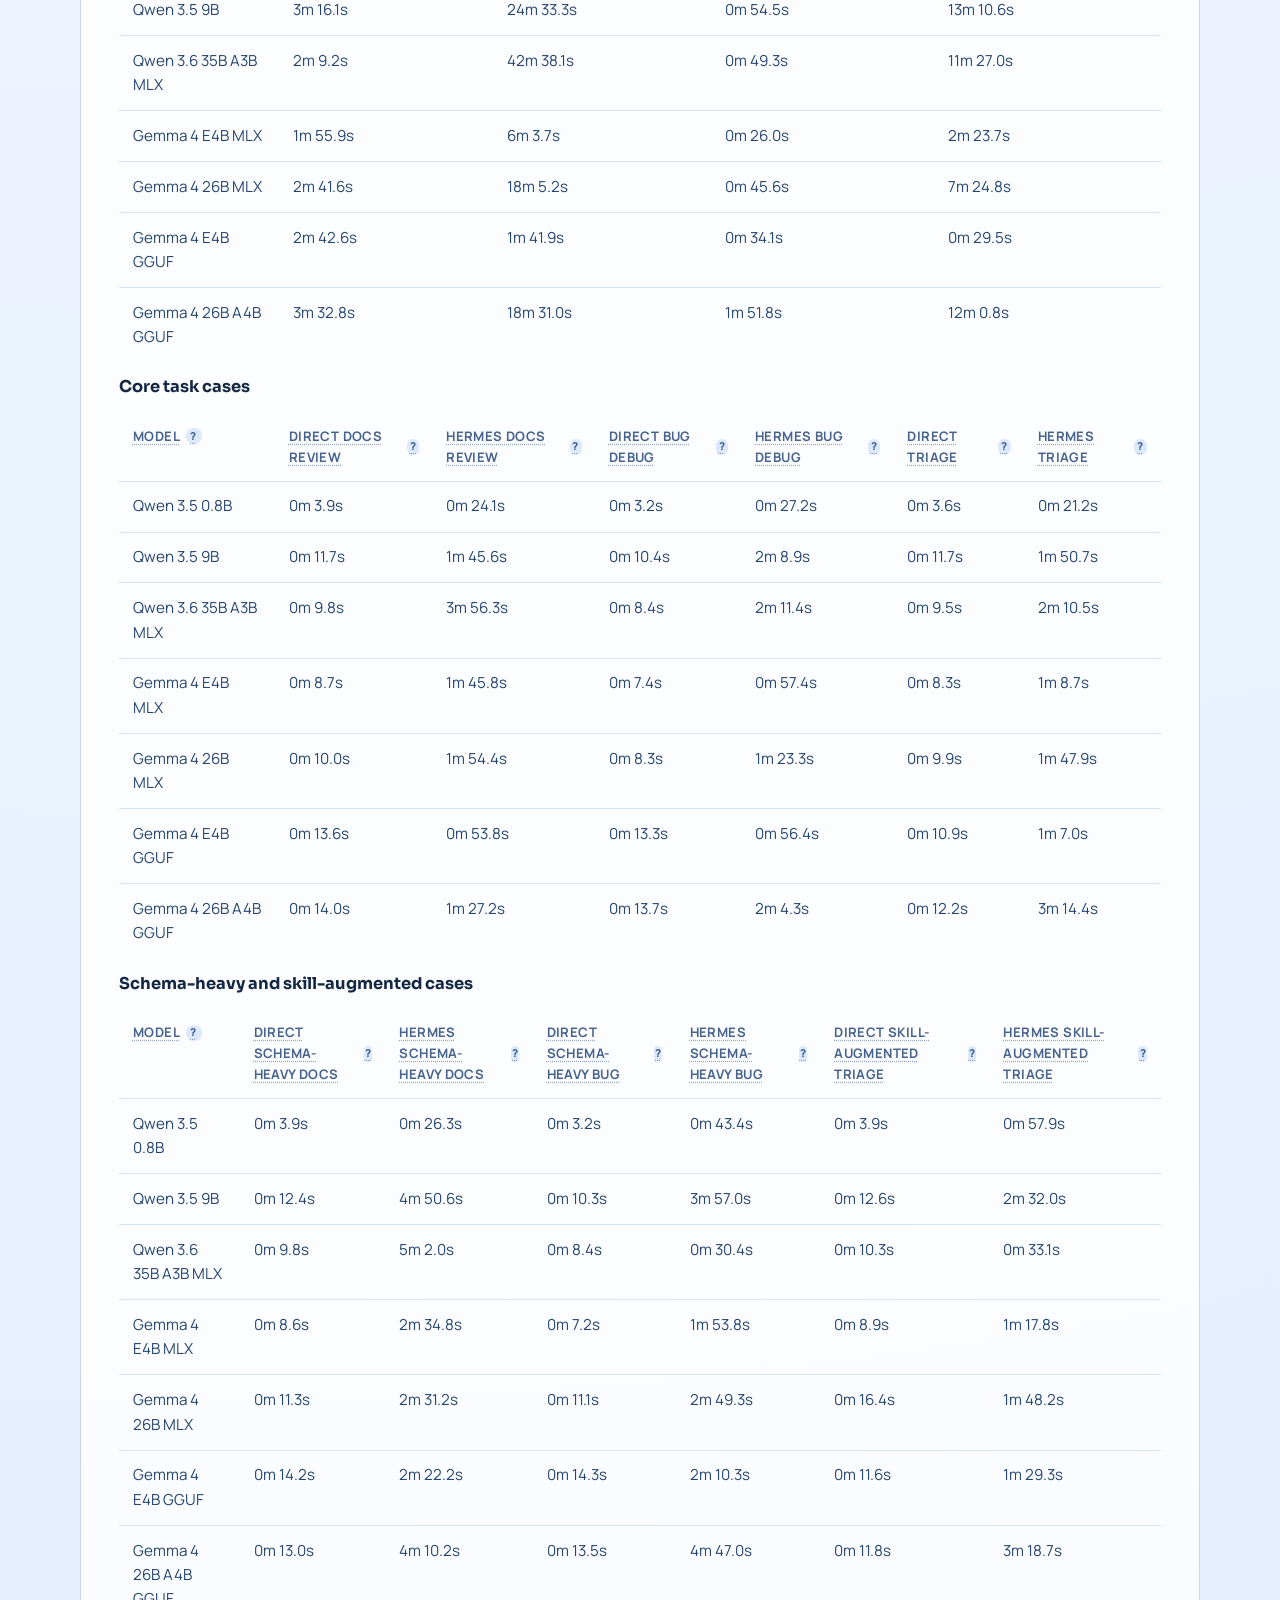
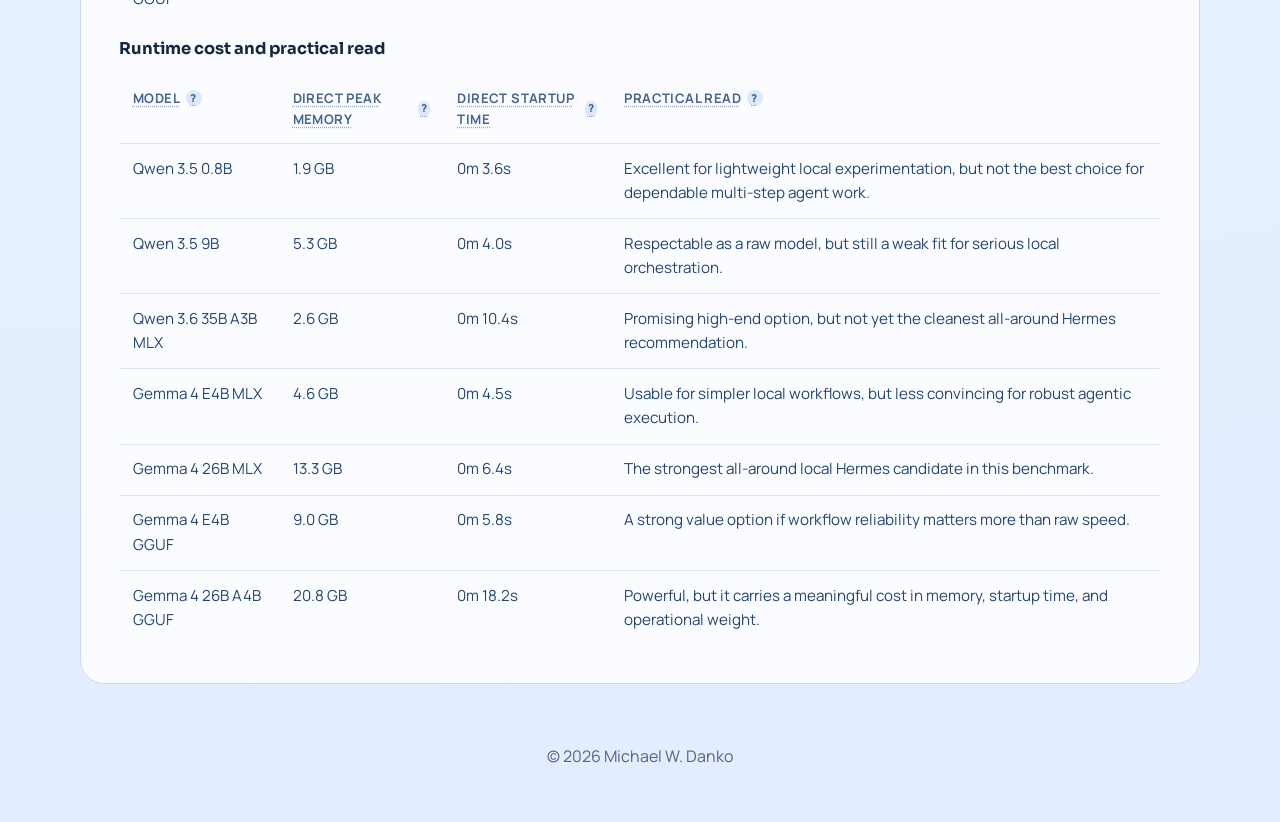
==== commit b9999ad8: "Update llm-benchmarking.html Remove out of date text" ====
--- a/llm-benchmarking.html
+++ b/llm-benchmarking.html
@@ -96,9 +96,6 @@
 
           <h2>Methodology</h2>
           <p>
-            The benchmark now uses two complementary tracks that share the <strong>same benchmark case names and the same underlying jobs</strong>.
-          </p>
-          <p>
             <strong>The direct benchmark track</strong> measures raw model-server behavior on Hermes-mirrored cases. Each model is hosted locally and queried directly through its serving endpoint with no agent layer in between. For the tool-based jobs, the direct track embeds the same fixture evidence directly into the prompt because a raw endpoint cannot actually read files or execute terminal commands.
           </p>
           <p>
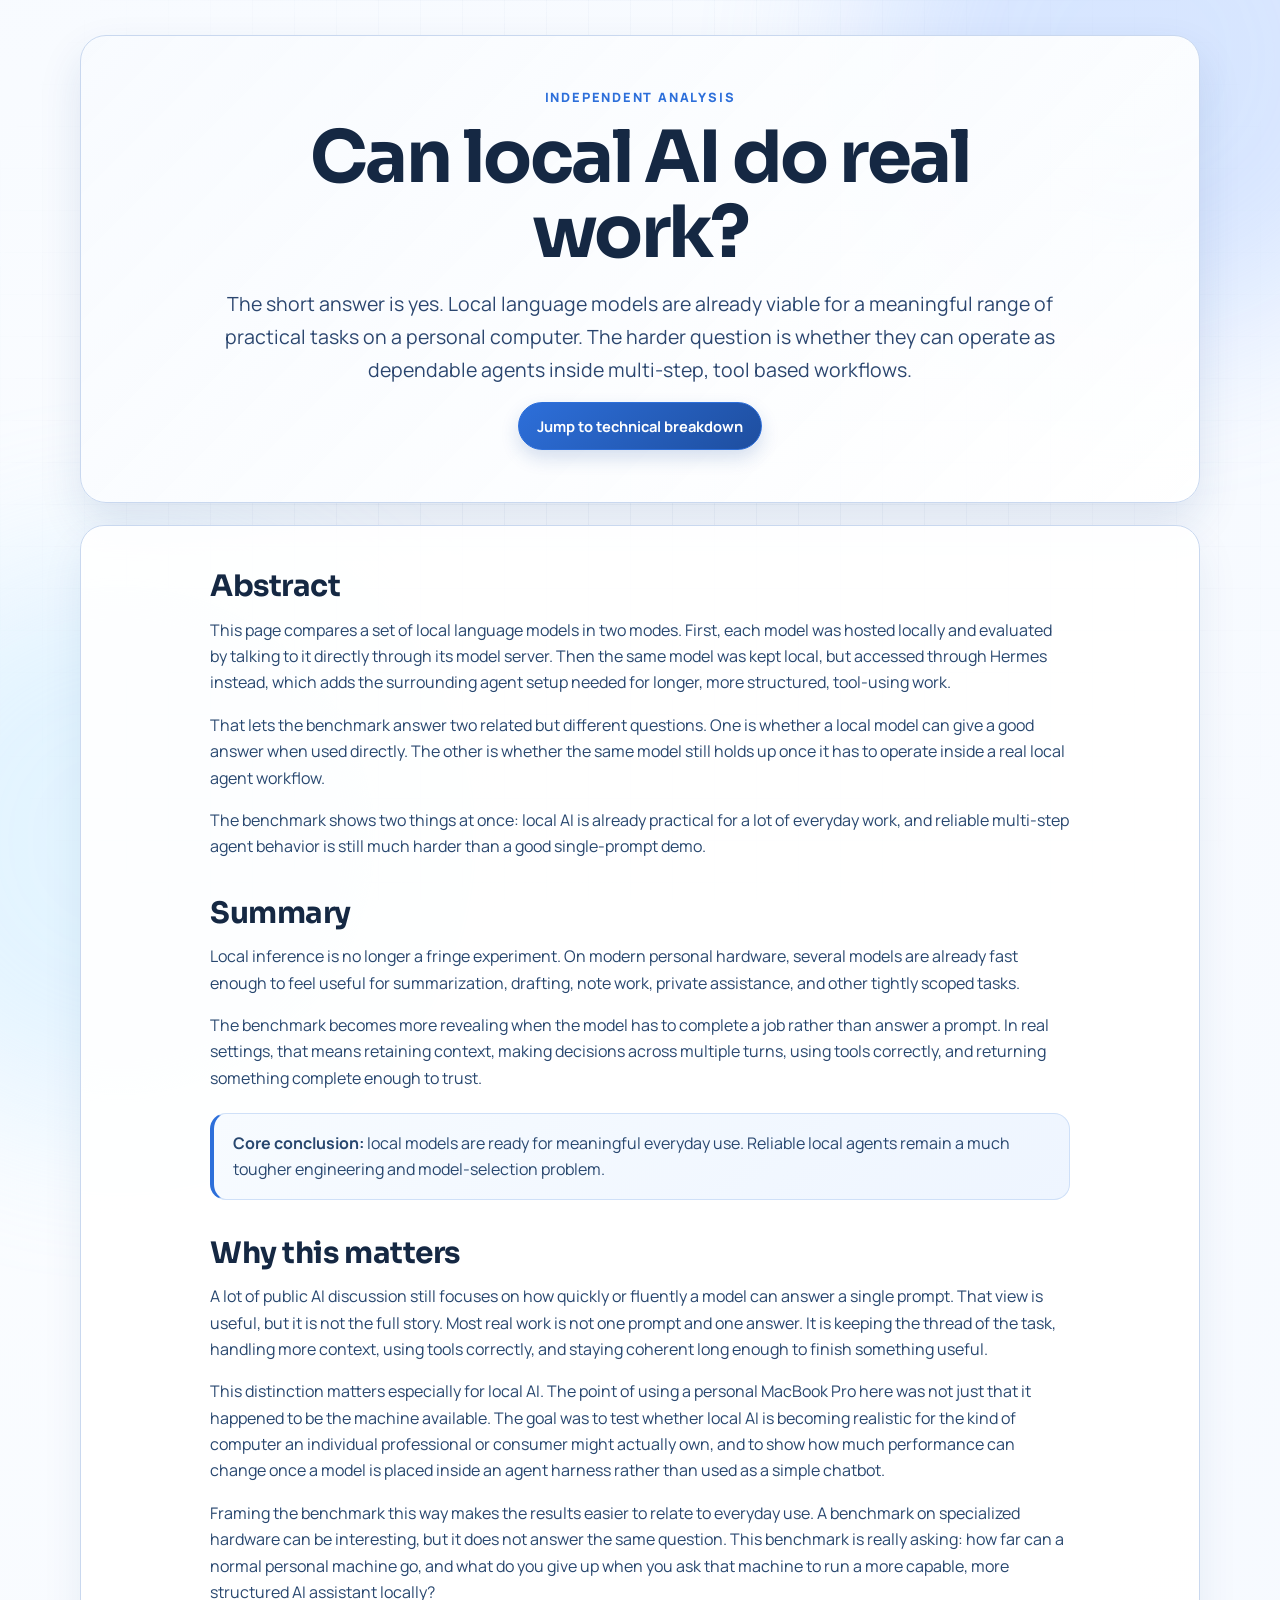
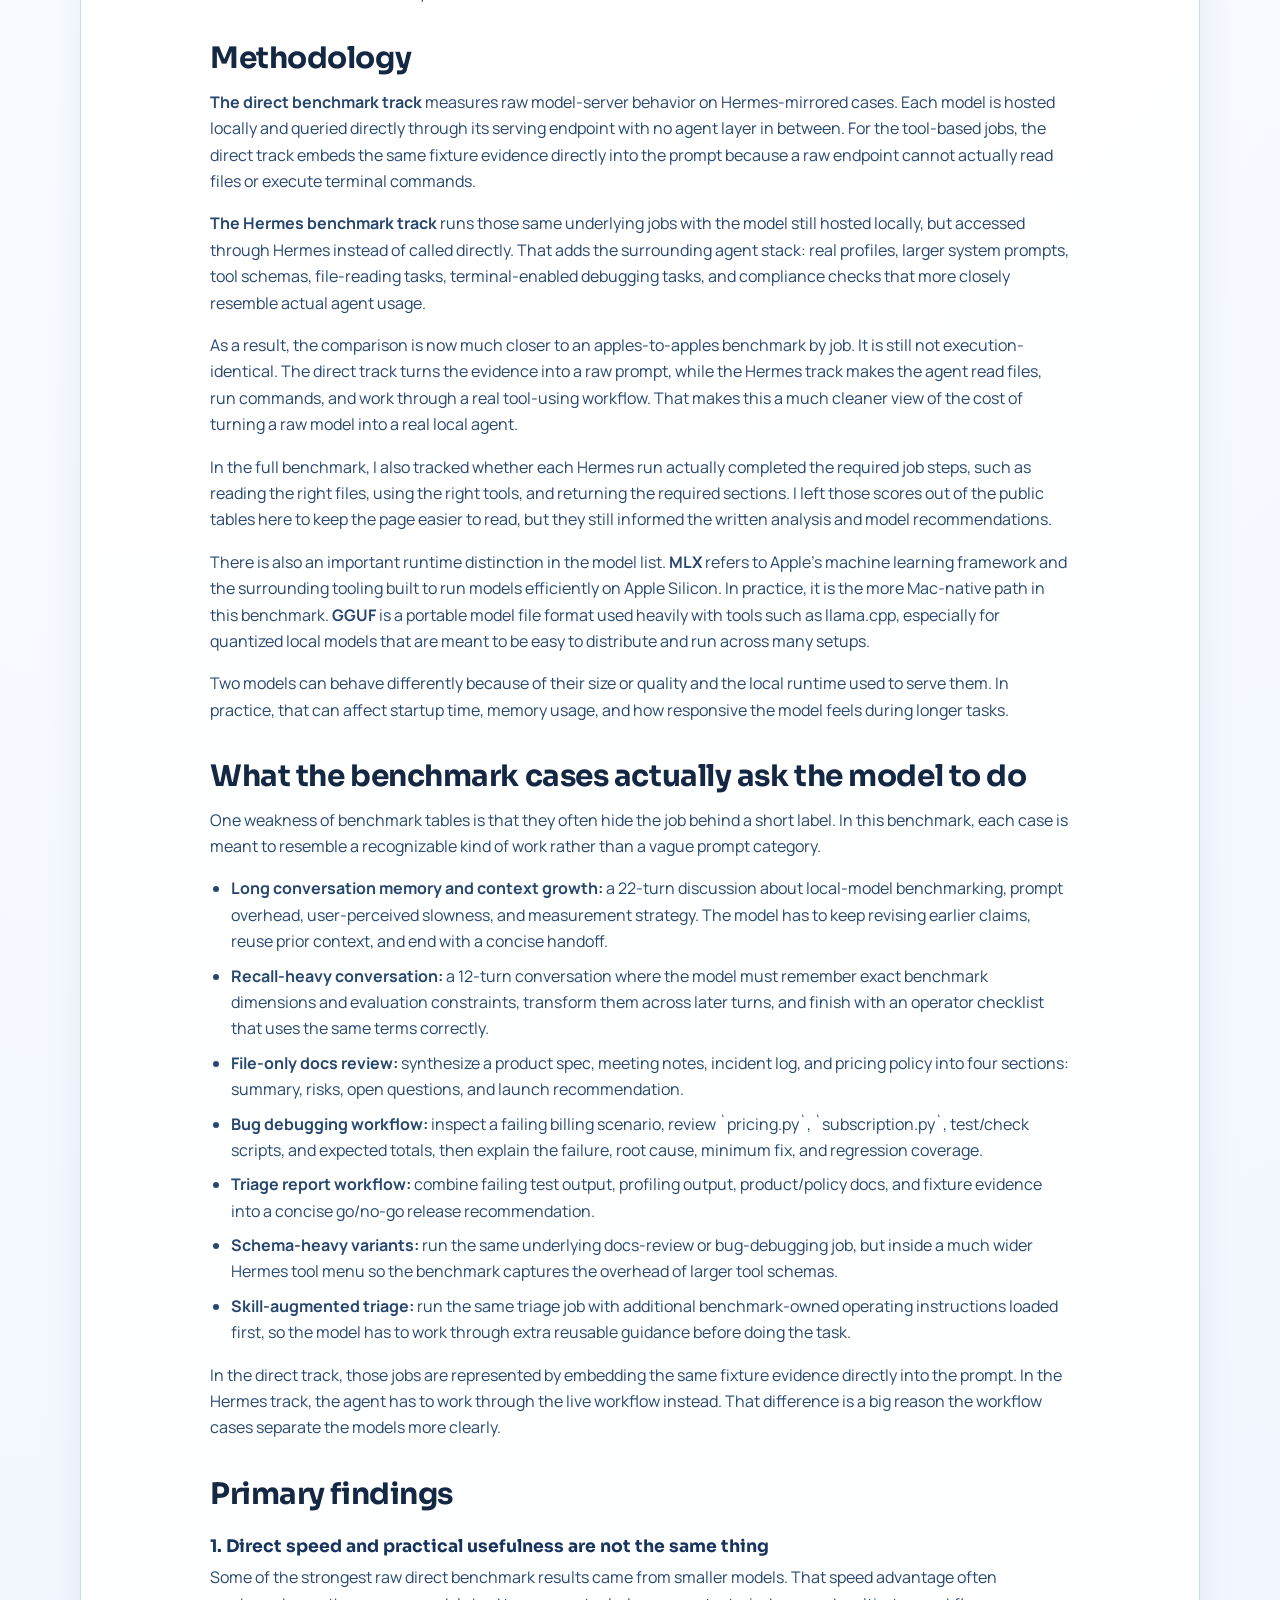
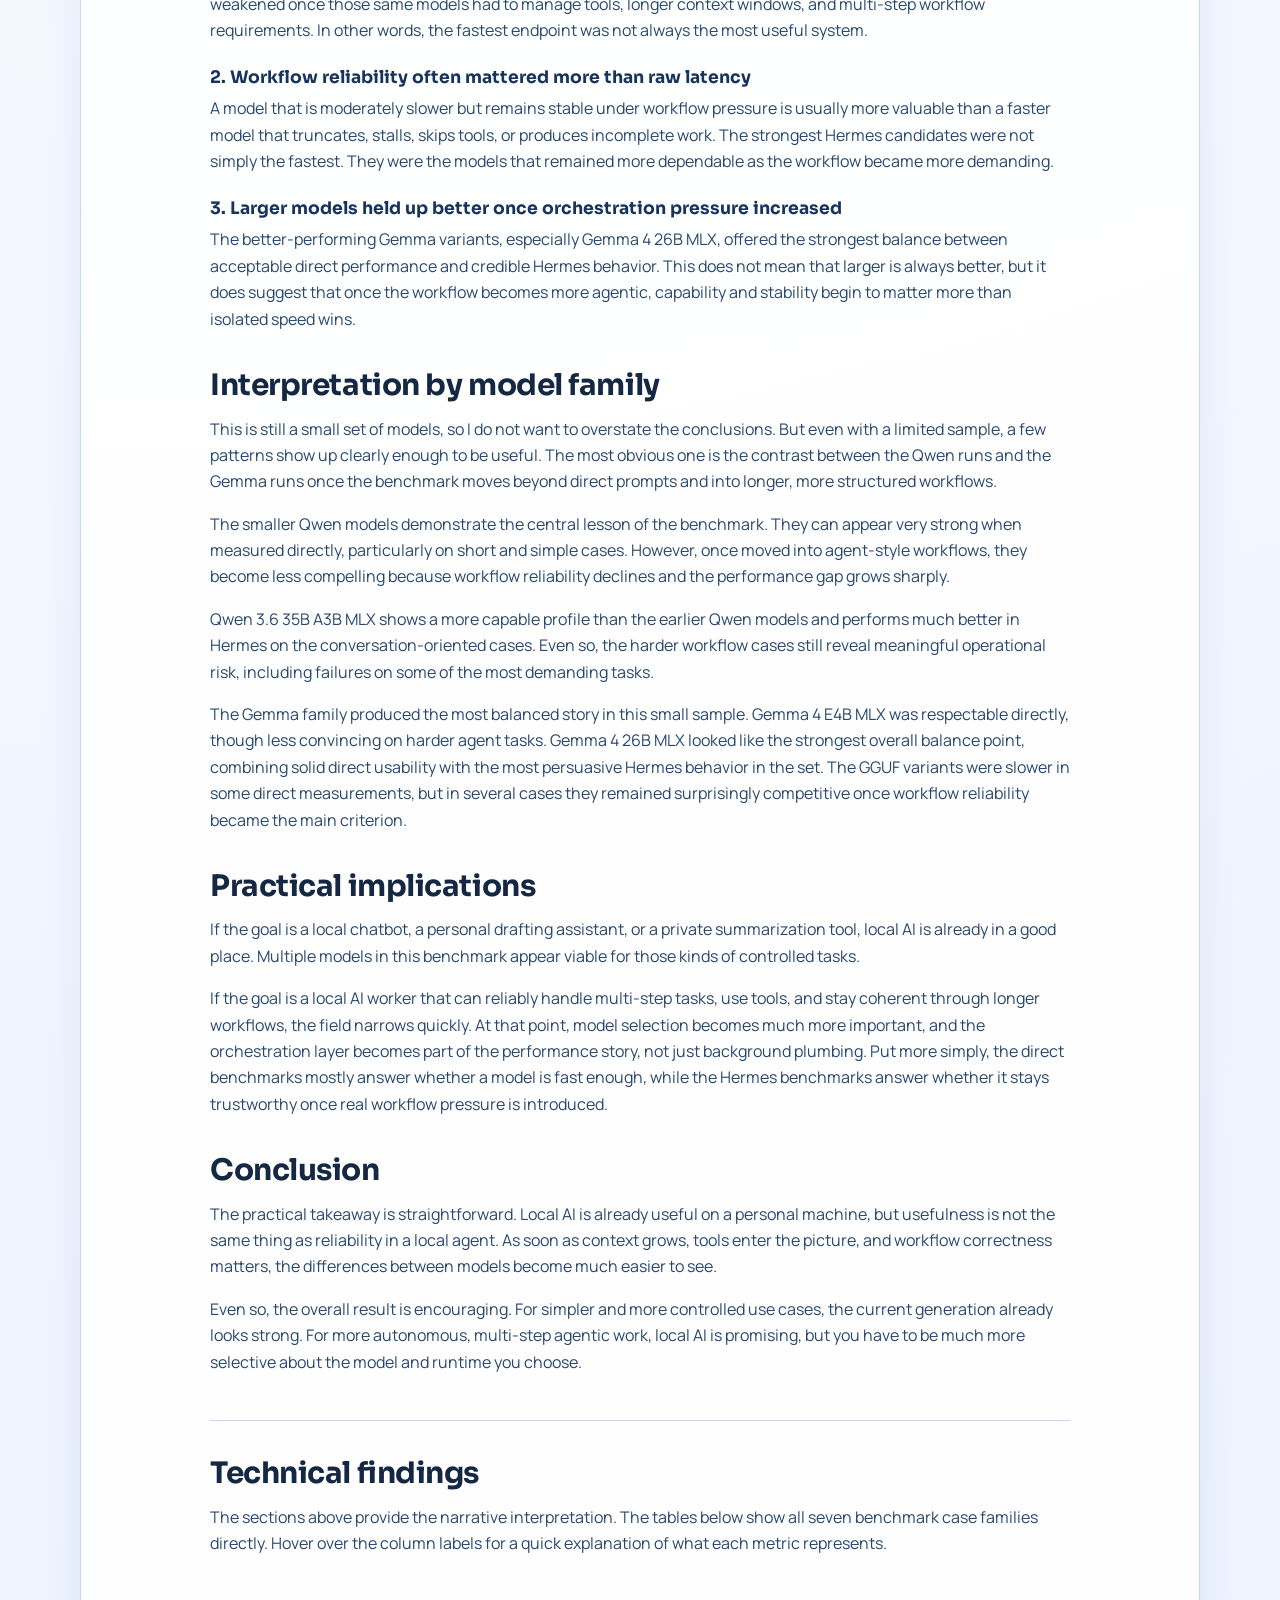
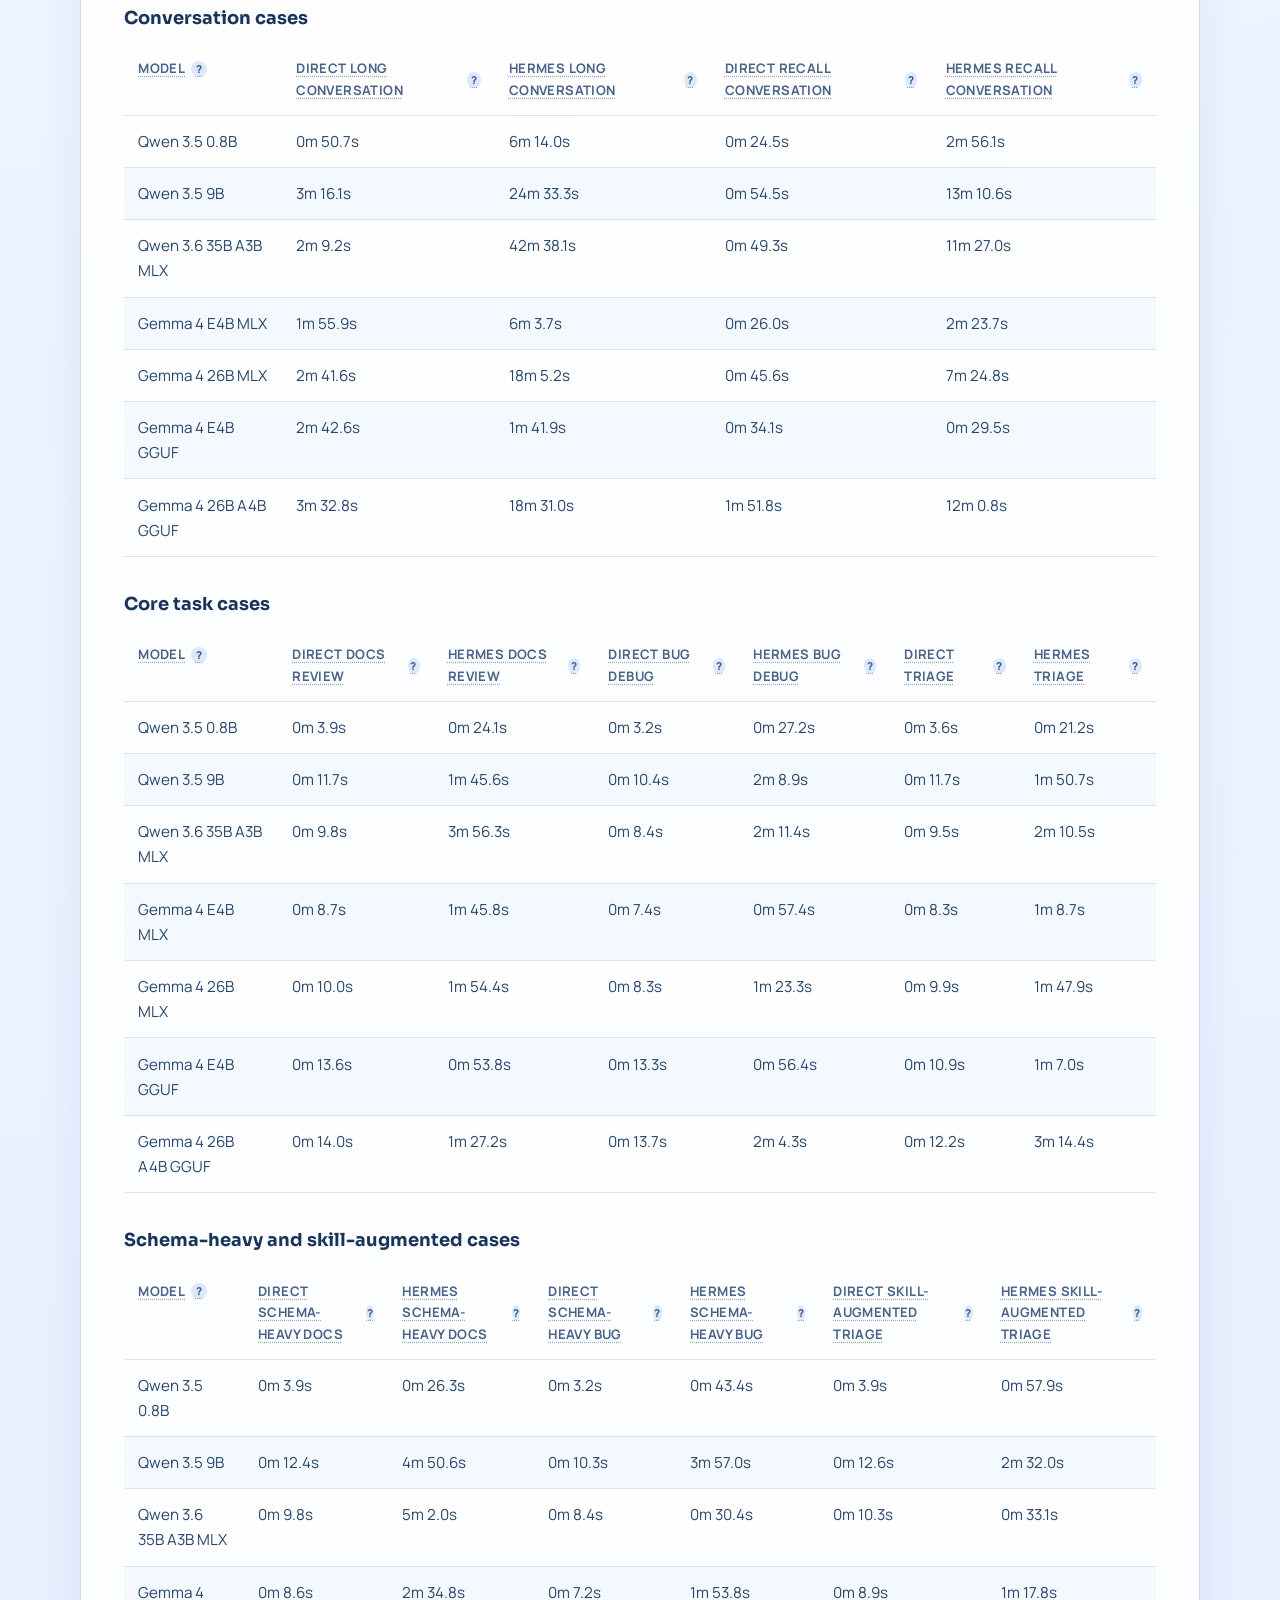
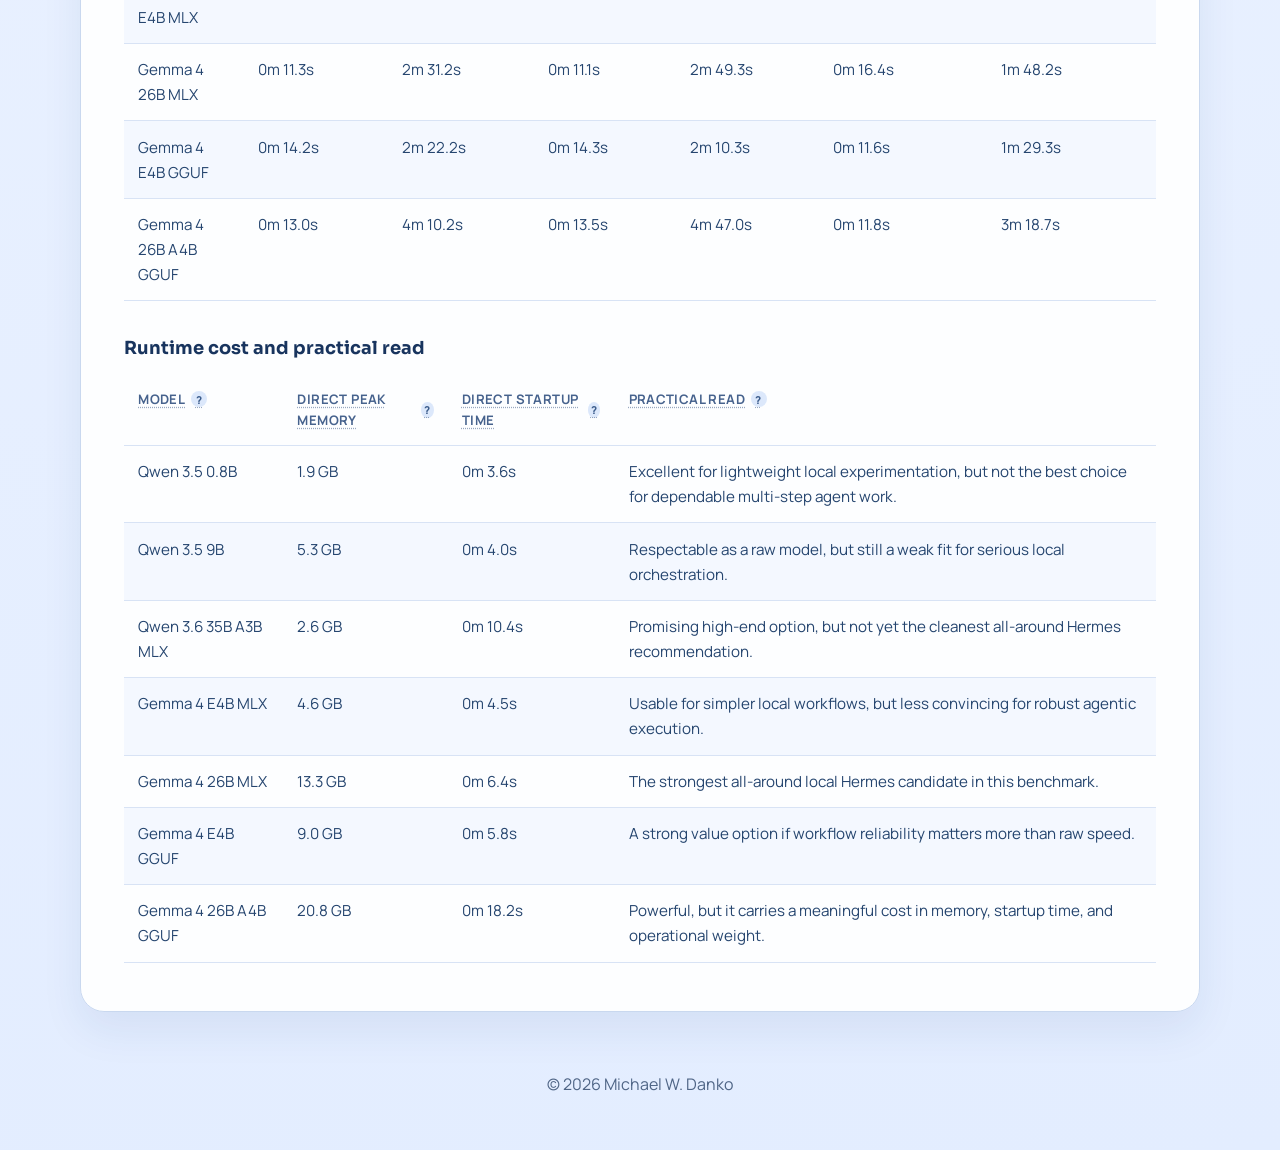
==== commit 16d692c6: "feat(site): redesign personal portfolio - Adds a brighter cinematic homepage with responsive motion " ====
--- a/llm-benchmarking.html
+++ b/llm-benchmarking.html
@@ -17,8 +17,10 @@
       property="og:description"
       content="A practical look at running language models locally and why real agentic workflows are much harder than simple demos suggest."
     />
-    <meta property="og:image" content="https://michaelwdanko.com/images/profile-photo2.jpeg" />
-    <meta property="og:image:alt" content="Michael Danko with Jax" />
+    <meta property="og:image" content="https://michaelwdanko.com/images/site-social-card.png" />
+    <meta property="og:image:alt" content="Michael W. Danko: Complex problems. Simple solutions." />
+    <meta property="og:image:width" content="1200" />
+    <meta property="og:image:height" content="630" />
 
     <meta name="twitter:card" content="summary_large_image" />
     <meta name="twitter:url" content="https://michaelwdanko.com/llm-benchmarking.html" />
@@ -27,7 +29,8 @@
       name="twitter:description"
       content="A practical look at running language models locally and why real agentic workflows are much harder than simple demos suggest."
     />
-    <meta name="twitter:image" content="https://michaelwdanko.com/images/profile-photo2.jpeg" />
+    <meta name="twitter:image" content="https://michaelwdanko.com/images/site-social-card.png" />
+    <meta name="twitter:image:alt" content="Michael W. Danko: Complex problems. Simple solutions." />
 
     <link rel="preconnect" href="https://fonts.googleapis.com" />
     <link rel="preconnect" href="https://fonts.gstatic.com" crossorigin />
@@ -35,7 +38,7 @@
       href="https://fonts.googleapis.com/css2?family=Manrope:wght@400;500;600;700;800&family=Sora:wght@500;600;700;800&display=swap"
       rel="stylesheet"
     />
-    <link rel="stylesheet" href="styles.css" />
+    <link rel="stylesheet" href="article.css" />
   </head>
   <body>
     <div class="texture" aria-hidden="true"></div>
--- a/article.css
+++ b/article.css
@@ -0,0 +1,126 @@
+:root {
+  --bg: #eef4ff;
+  --bg-deep: #e3edff;
+  --panel: rgba(255, 255, 255, 0.9);
+  --text: #152843;
+  --body: #28476f;
+  --muted: #4f6586;
+  --line: #c9d8ef;
+  --brand: #2d6fda;
+  --brand-dark: #1e4e9f;
+  --sans: "Manrope", "Avenir Next", "Segoe UI", sans-serif;
+  --display: "Sora", "Manrope", "Avenir Next", sans-serif;
+}
+
+* { box-sizing: border-box; }
+html { scroll-behavior: smooth; }
+body {
+  margin: 0;
+  min-height: 100vh;
+  overflow-x: hidden;
+  background: radial-gradient(circle at 14% 12%, #fbfdff 0%, var(--bg) 55%, var(--bg-deep) 100%);
+  color: var(--text);
+  font-family: var(--sans);
+  line-height: 1.65;
+}
+
+.texture {
+  position: fixed;
+  inset: 0;
+  z-index: -4;
+  pointer-events: none;
+  background-image: linear-gradient(rgba(58, 96, 156, 0.05) 1px, transparent 1px), linear-gradient(90deg, rgba(58, 96, 156, 0.05) 1px, transparent 1px);
+  background-size: 42px 42px;
+  mask-image: radial-gradient(circle at center, black 32%, transparent 92%);
+}
+
+.orb { position: fixed; z-index: -3; width: 560px; height: 560px; border-radius: 50%; filter: blur(80px); opacity: .35; pointer-events: none; }
+.orb-a { top: -220px; right: -140px; background: #9dc0ff; }
+.orb-b { bottom: -220px; left: -160px; background: #b8e4ff; }
+
+.container { width: min(1120px, calc(100% - 2.2rem)); margin: 2.2rem auto 3.7rem; display: grid; gap: 1.4rem; }
+h1, h2, h3 { margin: 0; font-family: var(--display); line-height: 1.2; }
+p { margin-top: 0; }
+a { color: var(--brand-dark); }
+
+.whitepaper-hero {
+  display: grid;
+  gap: 1rem;
+  justify-items: center;
+  min-height: auto;
+  padding: clamp(1.8rem, 4vw, 3.2rem);
+  border: 1px solid var(--line);
+  border-radius: 26px;
+  background: linear-gradient(135deg, #f8fbff, rgba(255,255,255,.9));
+  box-shadow: 0 20px 44px rgba(27,64,129,.12);
+  text-align: center;
+}
+.whitepaper-hero > * { width: min(860px, 100%); }
+.whitepaper-hero h1 { margin: .7rem 0 0; font-size: clamp(2.45rem, 6vw, 4.5rem); letter-spacing: -.035em; line-height: 1.05; }
+.kicker { margin: 0; color: var(--brand); font-size: .8rem; font-weight: 800; letter-spacing: .14em; text-transform: uppercase; }
+.lead { margin: 0; color: #2b466f; font-size: clamp(1.05rem, 2vw, 1.22rem); line-height: 1.7; }
+.hero-actions { display: flex; flex-wrap: wrap; justify-content: center; gap: .75rem; }
+
+.btn { display: inline-flex; align-items: center; border: 1px solid var(--brand); border-radius: 999px; padding: .68rem 1.1rem; font-size: .92rem; font-weight: 700; text-decoration: none; transition: transform 180ms ease, box-shadow 180ms ease; }
+.btn:hover, .btn:focus-visible { transform: translateY(-2px); }
+.btn-primary { color: #fff; background: linear-gradient(140deg, var(--brand), var(--brand-dark)); box-shadow: 0 8px 18px rgba(30,78,159,.18); }
+.btn-ghost { color: var(--brand-dark); background: rgba(45,111,218,.1); }
+
+.whitepaper-meta { display: flex; flex-wrap: wrap; justify-content: center; gap: .6rem .75rem; }
+.meta-pill { display: inline-flex; align-items: center; color: #4d678d; font-size: .86rem; font-weight: 700; }
+.meta-pill::before { content: "•"; margin-right: .45rem; color: #7ea7e6; }
+
+.article-panel { padding: clamp(1.5rem, 3.5vw, 2.7rem); border: 1px solid var(--line); border-radius: 24px; background: var(--panel); box-shadow: 0 18px 42px rgba(27,64,129,.08); }
+.article-prose { max-width: 860px; margin: 0 auto; }
+.article-prose h2 { margin: 2.25rem 0 .75rem; font-size: clamp(1.4rem, 2.4vw, 1.85rem); letter-spacing: -.015em; }
+.article-prose h2:first-child { margin-top: 0; }
+.article-prose h3 { margin: 1.45rem 0 .5rem; color: #18345e; font-size: 1.08rem; }
+.article-prose p, .article-prose li { color: var(--body); font-size: 1rem; }
+.article-prose p { margin-bottom: 1rem; }
+.article-prose ul, .article-prose ol { margin: .6rem 0 1rem; padding-left: 1.3rem; }
+.article-prose li + li { margin-top: .5rem; }
+
+.callout { margin: 1.35rem 0; padding: 1rem 1.1rem 1rem 1.2rem; border: 1px solid #cfe0f8; border-left: 4px solid var(--brand); border-radius: 16px; background: linear-gradient(145deg, #f7fbff, #eef5ff); }
+.callout p:last-child { margin-bottom: 0; }
+.divider-heading { margin-top: 2.8rem !important; padding-top: 2.2rem; border-top: 1px solid var(--line); }
+.note-list { color: #3f5f8e; }
+
+.tech-section { display: grid; gap: 1rem; margin-top: 2.2rem; }
+.tech-section > h3 { margin-top: 1rem; color: #18345e; font-size: 1.12rem; }
+.tech-table-wrap { overflow-x: auto; padding-bottom: .3rem; -webkit-overflow-scrolling: touch; }
+.tech-table { width: 100%; min-width: 760px; border-collapse: collapse; }
+.tech-table th, .tech-table td { padding: .82rem .88rem; border-bottom: 1px solid #d8e3f5; text-align: left; vertical-align: top; }
+.tech-table th { color: #46628d; font-size: .82rem; letter-spacing: .03em; text-transform: uppercase; }
+.tech-table td { color: #25456f; font-size: .95rem; }
+.tech-table tbody tr:nth-child(even) { background: rgba(226,237,255,.35); }
+
+.th-help { position: relative; display: inline-flex; align-items: center; gap: .35rem; cursor: help; text-decoration: underline dotted rgba(70,98,141,.55); text-underline-offset: .18rem; }
+.th-help::after { content: "?"; display: inline-flex; align-items: center; justify-content: center; width: 1rem; height: 1rem; border-radius: 50%; background: #dce8fb; color: #3d5e8d; font-size: .68rem; font-weight: 800; }
+.th-tooltip { position: absolute; top: calc(100% + .55rem); left: 0; z-index: 10; width: min(280px, 70vw); padding: .7rem .8rem; visibility: hidden; border-radius: 12px; background: rgba(22,39,65,.97); box-shadow: 0 16px 32px rgba(16,31,55,.22); color: #f7fbff; font-size: .78rem; font-weight: 600; letter-spacing: normal; line-height: 1.45; opacity: 0; text-transform: none; transform: translateY(4px); transition: opacity 160ms ease, transform 160ms ease, visibility 160ms ease; }
+.th-help:hover .th-tooltip, .th-help:focus .th-tooltip, .th-help:focus-visible .th-tooltip { visibility: visible; opacity: 1; transform: translateY(0); }
+
+.workflow-grid { display: grid; grid-template-columns: repeat(3, minmax(0,1fr)); gap: 1rem; margin: 1.35rem 0 1.5rem; }
+.prompt-grid { display: grid; grid-template-columns: repeat(2, minmax(0,1fr)); gap: 1rem; margin: 1.35rem 0 1.5rem; }
+.workflow-step, .prompt-card { padding: 1rem; border: 1px solid #cfe0f8; border-radius: 18px; background: linear-gradient(145deg, #f7fbff, #eef5ff); }
+.workflow-step-number, .prompt-label { margin: 0; color: #2a66c9; font-size: .76rem; font-weight: 800; letter-spacing: .08em; text-transform: uppercase; }
+.workflow-step h3, .prompt-card h3 { margin: .35rem 0 .55rem; }
+.workflow-step p:last-child, .prompt-card p:last-child { margin-bottom: 0; }
+.prompt-card pre { margin: .85rem 0 0; padding: 1.05rem 1.1rem; overflow-x: auto; border-radius: 14px; background: #16335d; color: #f7fbff; }
+.prompt-card code { font-family: "SFMono-Regular", "SF Mono", Consolas, Menlo, monospace; font-size: .88rem; line-height: 1.65; white-space: pre-wrap; }
+
+footer { padding: 0 1rem 2.3rem; color: var(--muted); text-align: center; }
+.reveal { opacity: 0; transform: translateY(18px); animation: article-lift 700ms ease forwards; }
+.delay-1 { animation-delay: 100ms; }
+@keyframes article-lift { to { opacity: 1; transform: none; } }
+
+@media (max-width: 900px) { .workflow-grid, .prompt-grid { grid-template-columns: 1fr; } }
+@media (max-width: 720px) {
+  .container { width: calc(100% - 1rem); margin-top: .7rem; }
+  .whitepaper-hero, .article-panel { border-radius: 18px; }
+  .whitepaper-hero { padding: 1.5rem 1rem; }
+  .article-panel { padding: 1.35rem 1rem; }
+  .article-prose { max-width: none; }
+  .tech-table { min-width: 680px; }
+  .tech-table th, .tech-table td { padding: .72rem; }
+}
+@media (prefers-reduced-motion: reduce) { html { scroll-behavior: auto; } .reveal { opacity: 1; transform: none; animation: none; } .btn { transition: none; } }
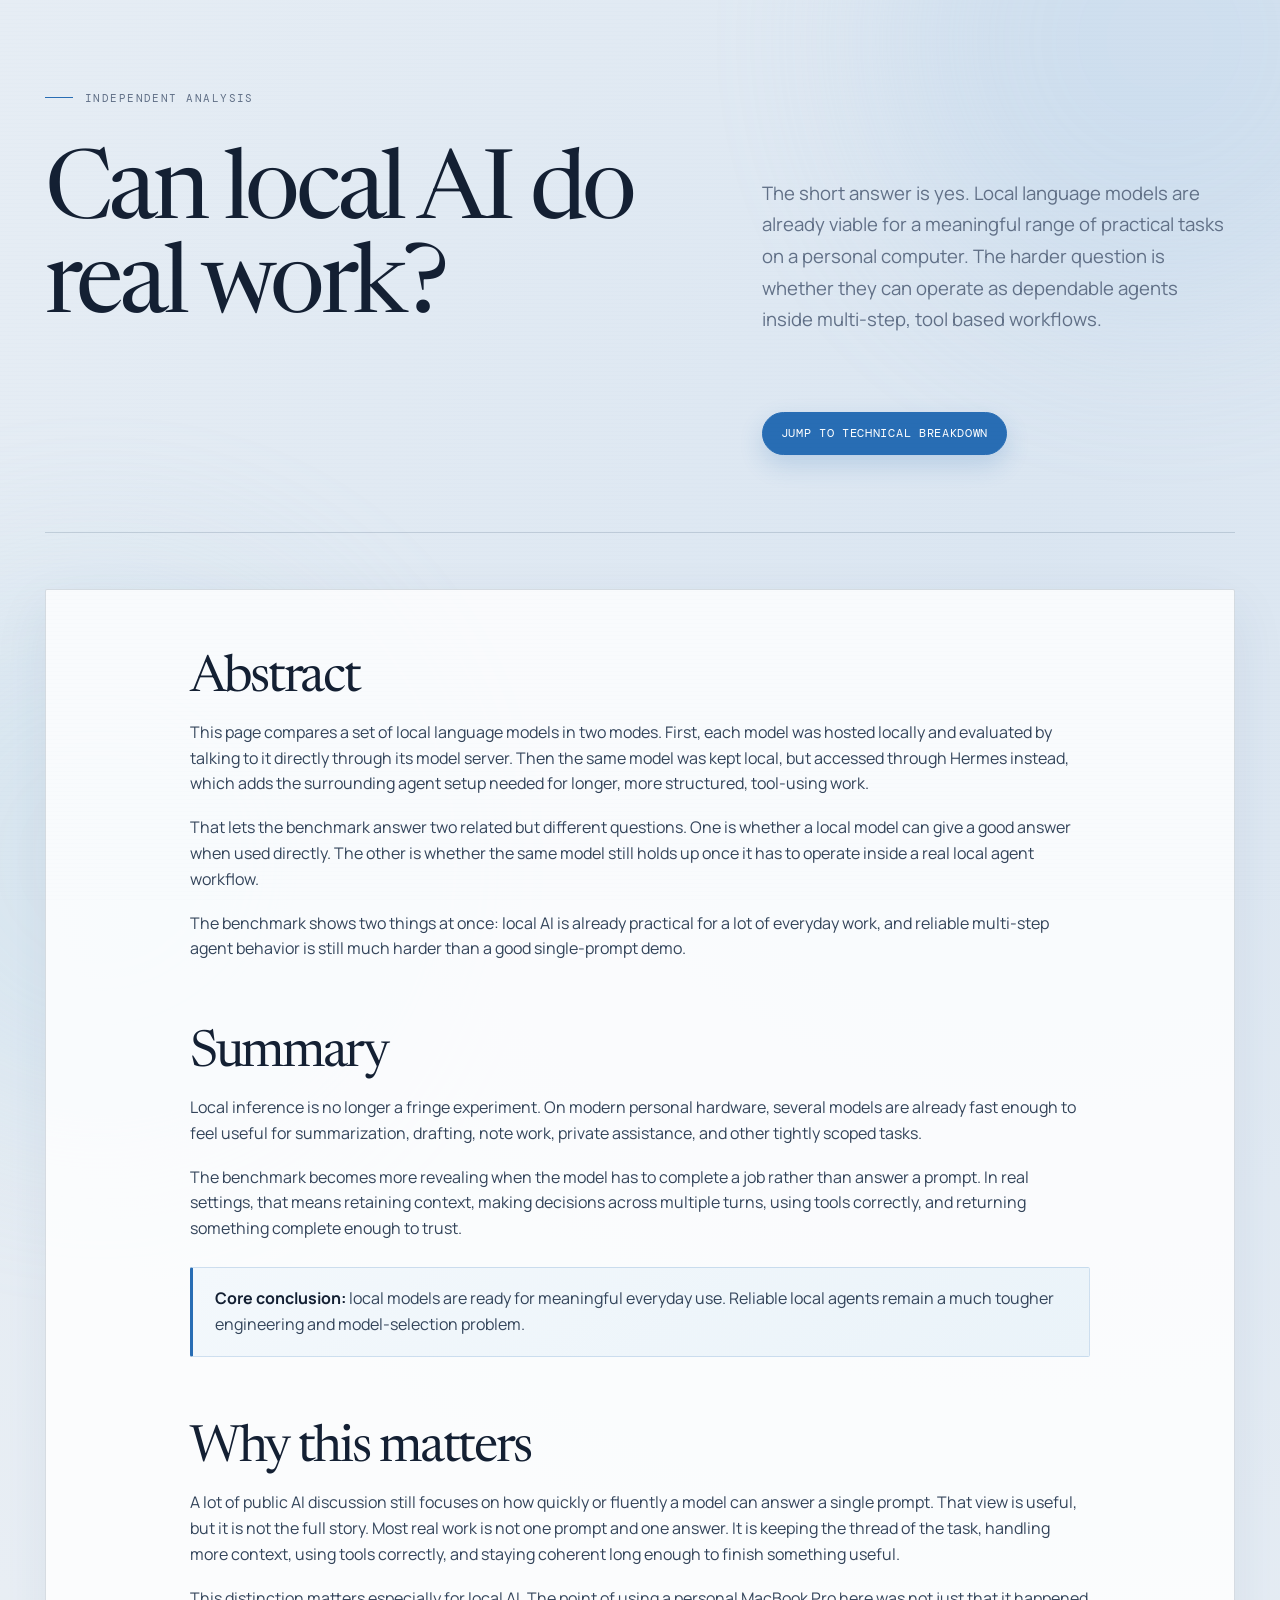
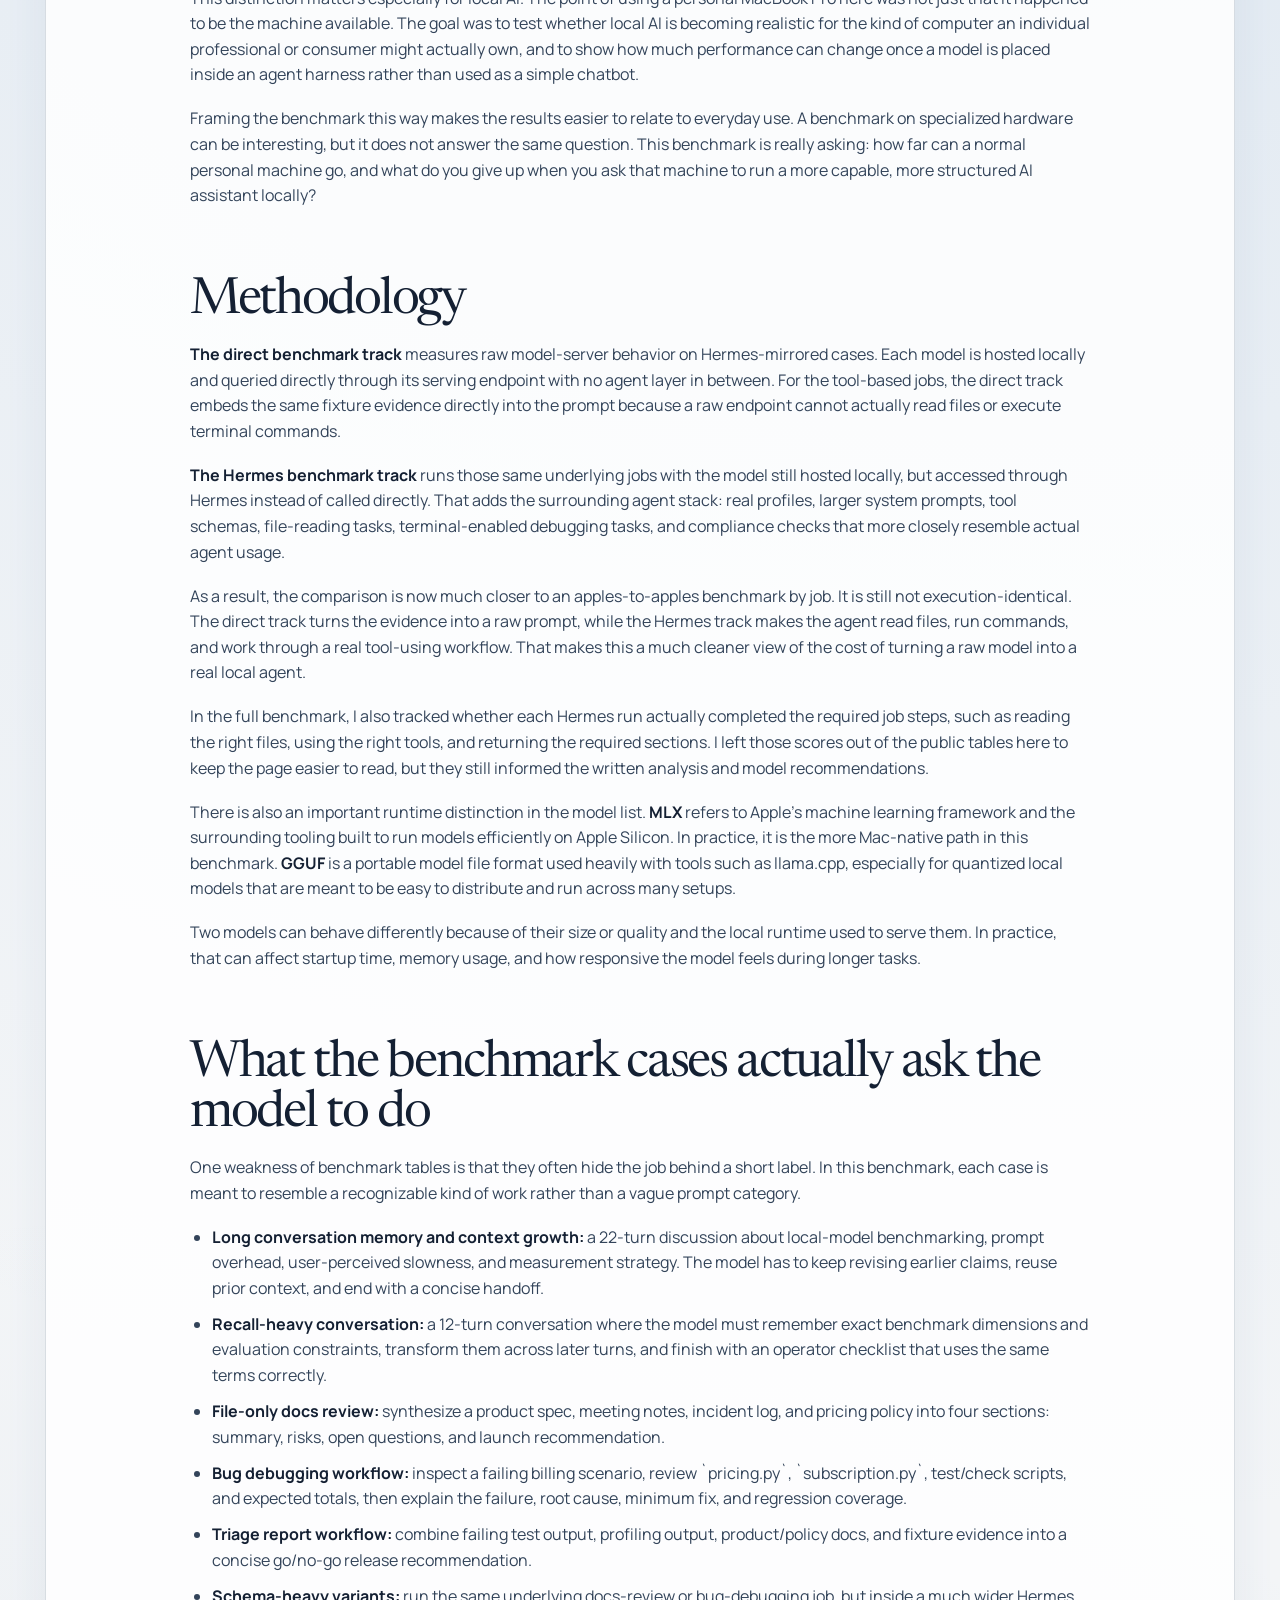
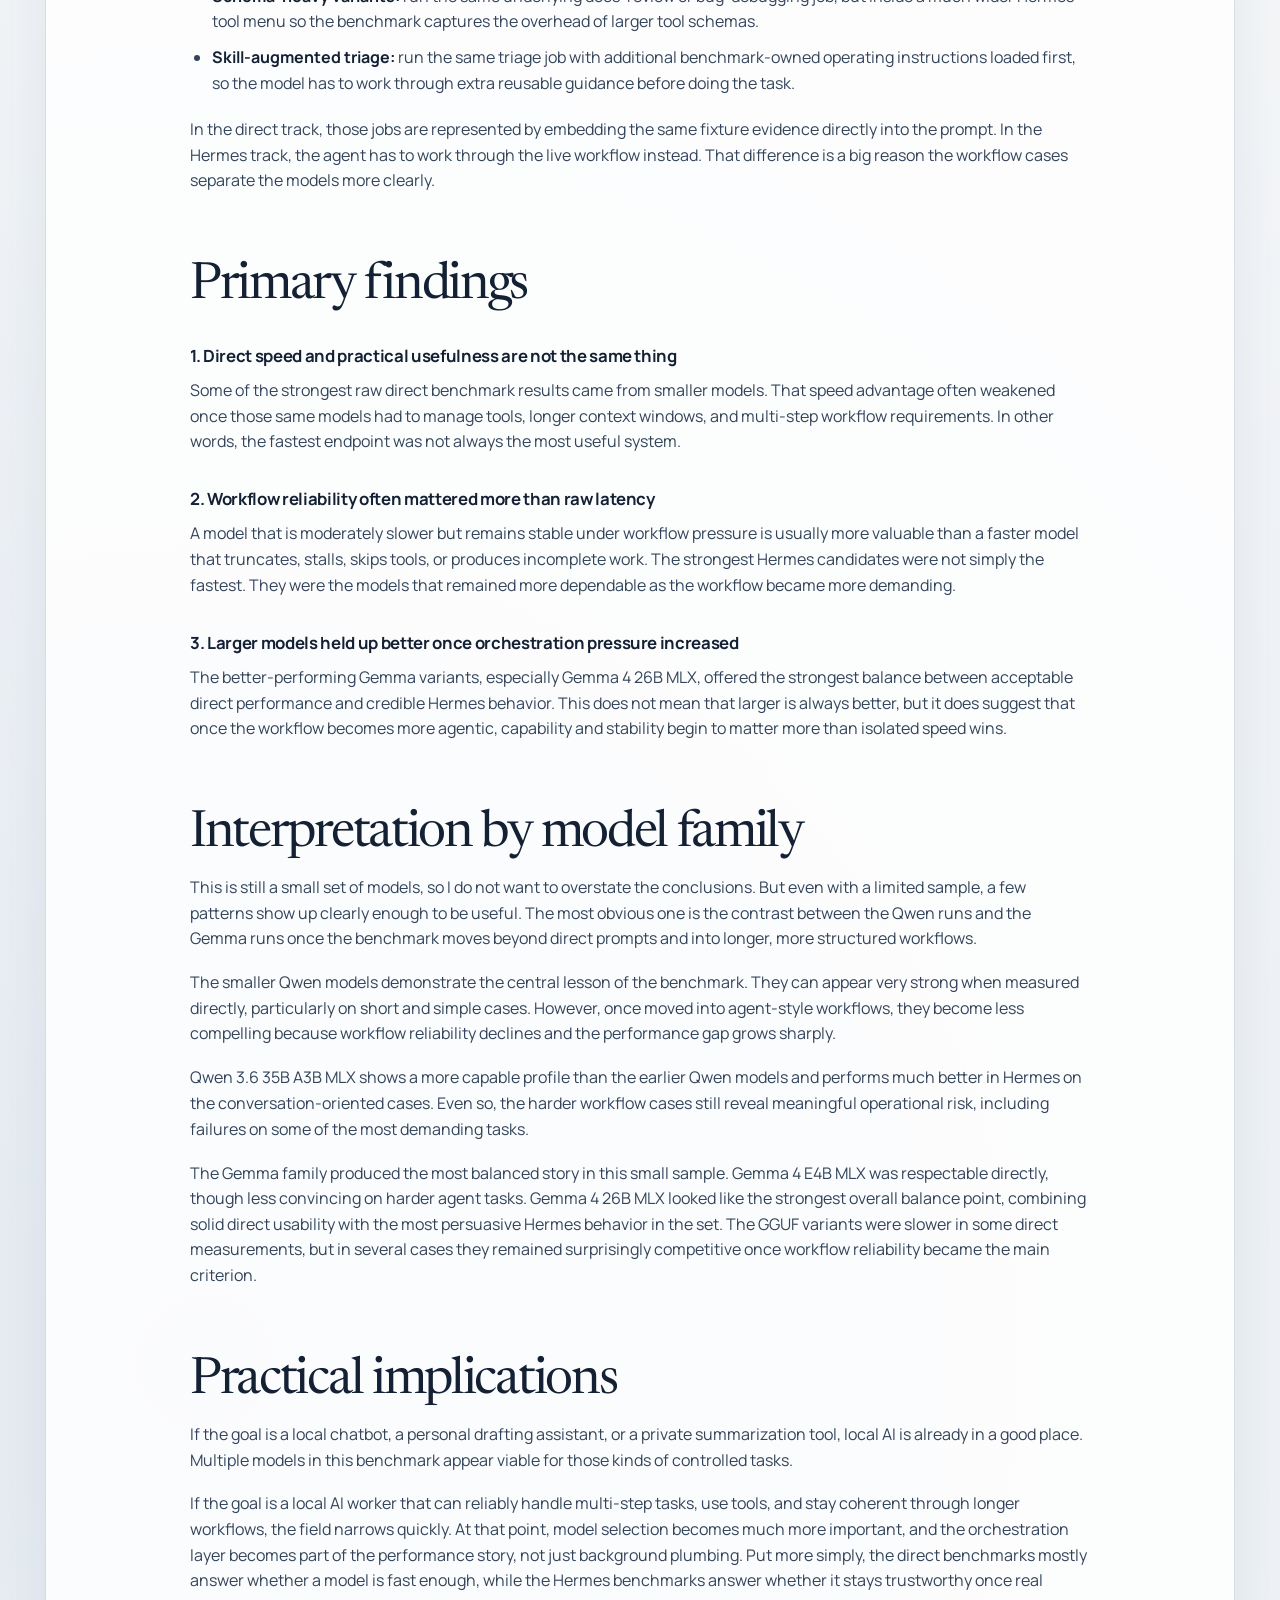
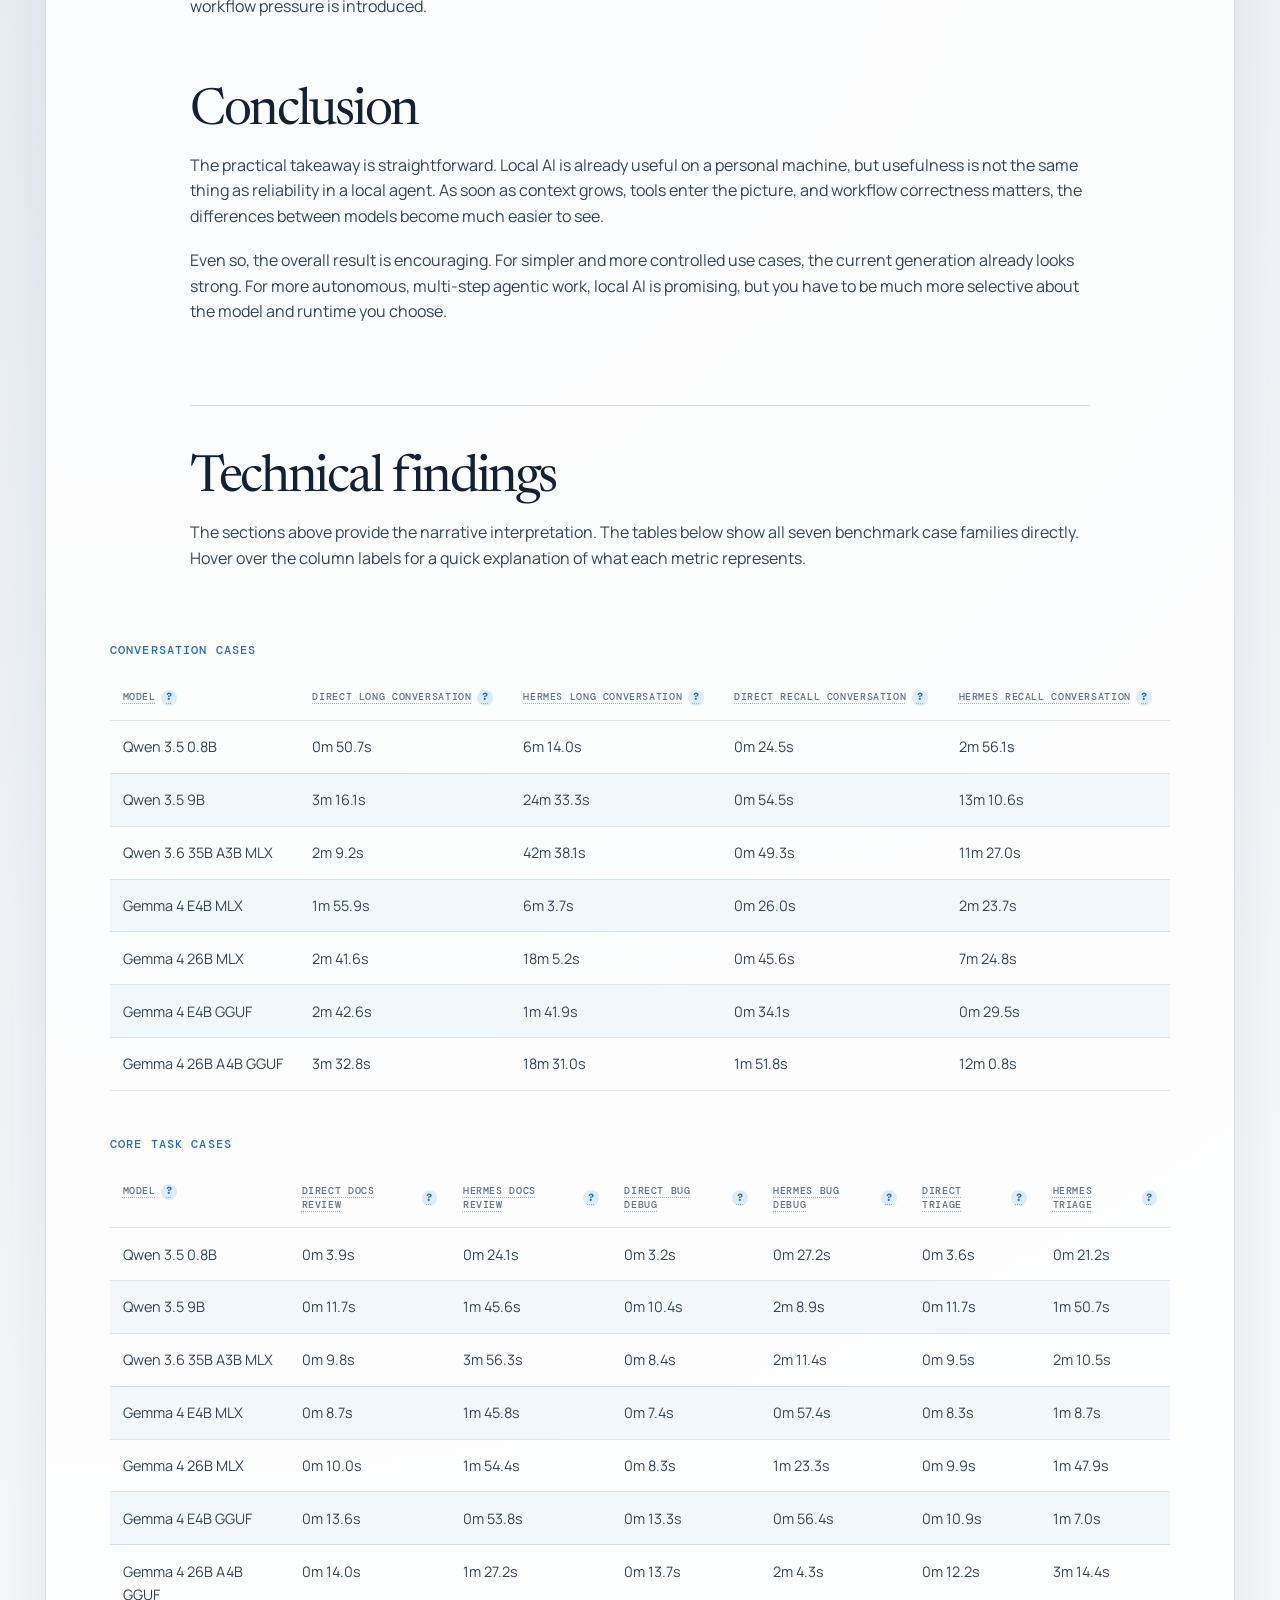
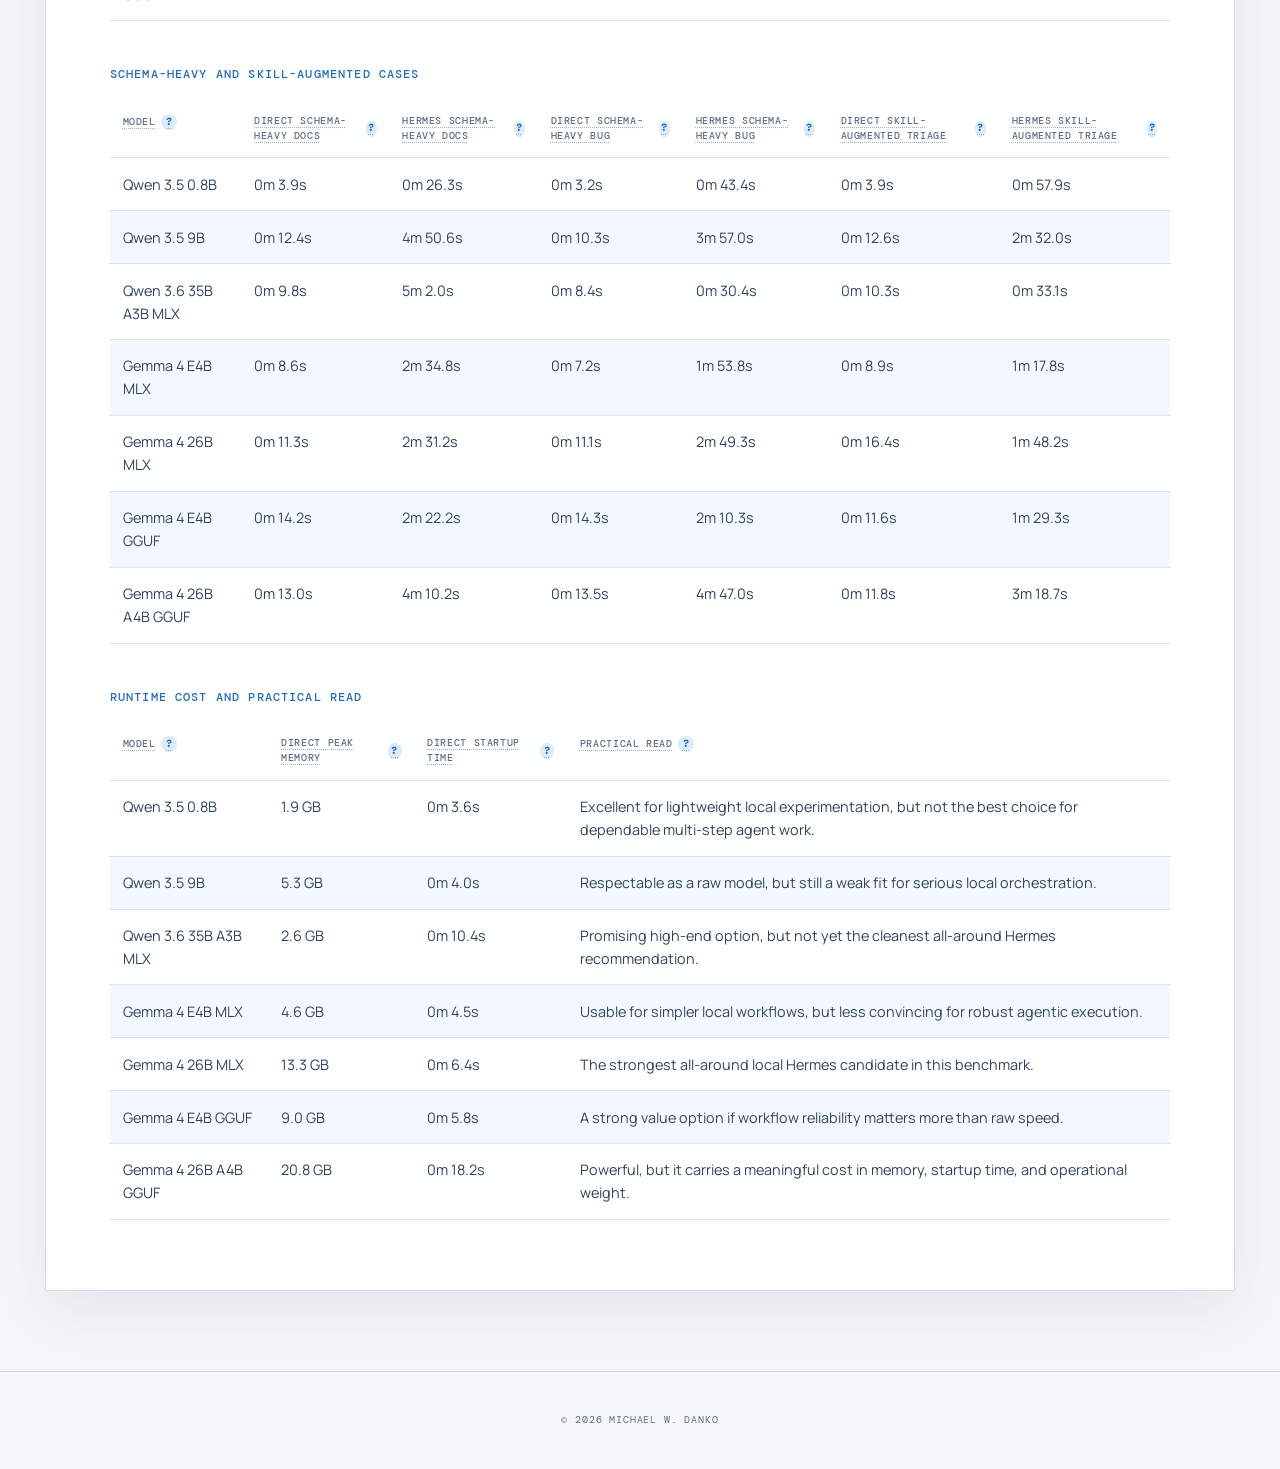
==== commit 863f492e: "fix(site): align benchmark page with home styling" ====
--- a/llm-benchmarking.html
+++ b/llm-benchmarking.html
@@ -35,7 +35,7 @@
     <link rel="preconnect" href="https://fonts.googleapis.com" />
     <link rel="preconnect" href="https://fonts.gstatic.com" crossorigin />
     <link
-      href="https://fonts.googleapis.com/css2?family=Manrope:wght@400;500;600;700;800&family=Sora:wght@500;600;700;800&display=swap"
+      href="https://fonts.googleapis.com/css2?family=DM+Mono:wght@400;500&family=Manrope:wght@400;500;600;700;800&family=Newsreader:opsz,wght@6..72,400;6..72,500&display=swap"
       rel="stylesheet"
     />
     <link rel="stylesheet" href="article.css" />
--- a/article.css
+++ b/article.css
@@ -1,15 +1,15 @@
 :root {
-  --bg: #eef4ff;
-  --bg-deep: #e3edff;
-  --panel: rgba(255, 255, 255, 0.9);
-  --text: #152843;
-  --body: #28476f;
-  --muted: #4f6586;
-  --line: #c9d8ef;
-  --brand: #2d6fda;
-  --brand-dark: #1e4e9f;
-  --sans: "Manrope", "Avenir Next", "Segoe UI", sans-serif;
-  --display: "Sora", "Manrope", "Avenir Next", sans-serif;
+  --night: #f4f6f8;
+  --panel: #ffffff;
+  --ink: #142033;
+  --body: #33445a;
+  --muted: #617087;
+  --line: rgba(24, 50, 83, 0.16);
+  --accent: #286db4;
+  --accent-soft: #dcecf8;
+  --sans: "Manrope", sans-serif;
+  --serif: "Newsreader", Georgia, serif;
+  --mono: "DM Mono", monospace;
 }
 
 * { box-sizing: border-box; }
@@ -18,109 +18,125 @@
   margin: 0;
   min-height: 100vh;
   overflow-x: hidden;
-  background: radial-gradient(circle at 14% 12%, #fbfdff 0%, var(--bg) 55%, var(--bg-deep) 100%);
-  color: var(--text);
+  background:
+    radial-gradient(circle at 82% 7%, rgba(102, 155, 210, 0.18), transparent 35%),
+    radial-gradient(circle at 16% 58%, rgba(91, 132, 179, 0.1), transparent 38%),
+    var(--night);
+  color: var(--ink);
   font-family: var(--sans);
-  line-height: 1.65;
+  line-height: 1.6;
 }
 
-.texture {
+body::before {
+  content: "";
   position: fixed;
   inset: 0;
-  z-index: -4;
   pointer-events: none;
-  background-image: linear-gradient(rgba(58, 96, 156, 0.05) 1px, transparent 1px), linear-gradient(90deg, rgba(58, 96, 156, 0.05) 1px, transparent 1px);
-  background-size: 42px 42px;
-  mask-image: radial-gradient(circle at center, black 32%, transparent 92%);
+  background: repeating-linear-gradient(0deg, rgba(24, 50, 83, 0.018) 0, rgba(24, 50, 83, 0.018) 1px, transparent 1px, transparent 4px);
+  opacity: .5;
+  z-index: 20;
 }
 
-.orb { position: fixed; z-index: -3; width: 560px; height: 560px; border-radius: 50%; filter: blur(80px); opacity: .35; pointer-events: none; }
-.orb-a { top: -220px; right: -140px; background: #9dc0ff; }
-.orb-b { bottom: -220px; left: -160px; background: #b8e4ff; }
+.texture { display: none; }
+.orb { position: fixed; z-index: -1; width: 560px; height: 560px; border-radius: 50%; filter: blur(90px); opacity: .24; pointer-events: none; }
+.orb-a { top: -240px; right: -160px; background: #9dc0e2; }
+.orb-b { bottom: -240px; left: -180px; background: #b8d8e9; }
 
-.container { width: min(1120px, calc(100% - 2.2rem)); margin: 2.2rem auto 3.7rem; display: grid; gap: 1.4rem; }
-h1, h2, h3 { margin: 0; font-family: var(--display); line-height: 1.2; }
+.container { width: min(1380px, calc(100% - 7vw)); margin: 0 auto 5rem; }
+h1, h2, h3 { margin: 0; font-family: var(--serif); font-weight: 400; line-height: .98; letter-spacing: -.045em; }
 p { margin-top: 0; }
-a { color: var(--brand-dark); }
+a { color: inherit; }
+em { color: var(--accent); font-style: italic; }
 
 .whitepaper-hero {
   display: grid;
-  gap: 1rem;
-  justify-items: center;
-  min-height: auto;
-  padding: clamp(1.8rem, 4vw, 3.2rem);
-  border: 1px solid var(--line);
-  border-radius: 26px;
-  background: linear-gradient(135deg, #f8fbff, rgba(255,255,255,.9));
-  box-shadow: 0 20px 44px rgba(27,64,129,.12);
-  text-align: center;
+  grid-template-columns: 1.15fr .85fr;
+  align-items: end;
+  gap: 6vw;
+  min-height: 510px;
+  padding: 7vw 0 6vw;
+  border-bottom: 1px solid var(--line);
 }
-.whitepaper-hero > * { width: min(860px, 100%); }
-.whitepaper-hero h1 { margin: .7rem 0 0; font-size: clamp(2.45rem, 6vw, 4.5rem); letter-spacing: -.035em; line-height: 1.05; }
-.kicker { margin: 0; color: var(--brand); font-size: .8rem; font-weight: 800; letter-spacing: .14em; text-transform: uppercase; }
-.lead { margin: 0; color: #2b466f; font-size: clamp(1.05rem, 2vw, 1.22rem); line-height: 1.7; }
-.hero-actions { display: flex; flex-wrap: wrap; justify-content: center; gap: .75rem; }
+.whitepaper-hero > * { width: auto; }
+.whitepaper-hero > div:first-child { align-self: center; }
+.whitepaper-hero h1 { margin: 2.5rem 0 0; max-width: 760px; font-size: clamp(4rem, 7.5vw, 8rem); }
+.kicker { margin: 0; color: var(--muted); font-family: var(--mono); font-size: .7rem; letter-spacing: .13em; text-transform: uppercase; }
+.kicker::before { content: ""; display: inline-block; width: 28px; height: 1px; margin: 0 12px 3px 0; background: var(--accent); vertical-align: middle; }
+.lead { align-self: end; max-width: 470px; margin: 0; color: var(--muted); font-size: clamp(1.05rem, 1.45vw, 1.25rem); line-height: 1.7; }
+.hero-actions { display: flex; align-items: flex-end; align-self: end; justify-content: flex-start; gap: .75rem; grid-column: 2; }
 
-.btn { display: inline-flex; align-items: center; border: 1px solid var(--brand); border-radius: 999px; padding: .68rem 1.1rem; font-size: .92rem; font-weight: 700; text-decoration: none; transition: transform 180ms ease, box-shadow 180ms ease; }
+.btn { display: inline-flex; align-items: center; border: 1px solid var(--accent); border-radius: 999px; padding: .7rem 1.1rem; color: var(--accent); font-family: var(--mono); font-size: .72rem; letter-spacing: .06em; text-decoration: none; text-transform: uppercase; transition: transform 180ms ease, background-color 180ms ease, color 180ms ease; }
 .btn:hover, .btn:focus-visible { transform: translateY(-2px); }
-.btn-primary { color: #fff; background: linear-gradient(140deg, var(--brand), var(--brand-dark)); box-shadow: 0 8px 18px rgba(30,78,159,.18); }
-.btn-ghost { color: var(--brand-dark); background: rgba(45,111,218,.1); }
+.btn-primary { color: #fff; background: var(--accent); box-shadow: 0 10px 24px rgba(40, 109, 180, .2); }
+.btn-primary:hover, .btn-primary:focus-visible { background: #1f5d9d; }
+.btn-ghost { background: rgba(40, 109, 180, .08); }
 
-.whitepaper-meta { display: flex; flex-wrap: wrap; justify-content: center; gap: .6rem .75rem; }
-.meta-pill { display: inline-flex; align-items: center; color: #4d678d; font-size: .86rem; font-weight: 700; }
-.meta-pill::before { content: "•"; margin-right: .45rem; color: #7ea7e6; }
+.article-panel { margin-top: 3.5rem; padding: clamp(2rem, 5vw, 5rem); border: 1px solid var(--line); border-radius: 2px; background: rgba(255, 255, 255, .82); box-shadow: 0 20px 55px rgba(39, 66, 98, .08); }
+.article-prose { max-width: 900px; margin: 0 auto; }
+.article-prose h2 { margin: 4.2rem 0 1rem; color: var(--ink); font-size: clamp(2.25rem, 4vw, 3.7rem); }
+.article-prose h2:first-child { margin-top: 0; }
+.article-prose h3 { margin: 2.1rem 0 .65rem; color: var(--ink); font-family: var(--sans); font-size: 1.05rem; font-weight: 700; letter-spacing: -.02em; line-height: 1.35; }
+.article-prose p, .article-prose li { color: var(--body); font-size: 1rem; }
+.article-prose p { margin-bottom: 1.15rem; }
+.article-prose strong { color: var(--ink); font-weight: 700; }
+.article-prose ul, .article-prose ol { margin: .7rem 0 1.3rem; padding-left: 1.4rem; }
+.article-prose li + li { margin-top: .65rem; }
 
-.article-panel { padding: clamp(1.5rem, 3.5vw, 2.7rem); border: 1px solid var(--line); border-radius: 24px; background: var(--panel); box-shadow: 0 18px 42px rgba(27,64,129,.08); }
-.article-prose { max-width: 860px; margin: 0 auto; }
-.article-prose h2 { margin: 2.25rem 0 .75rem; font-size: clamp(1.4rem, 2.4vw, 1.85rem); letter-spacing: -.015em; }
-.article-prose h2:first-child { margin-top: 0; }
-.article-prose h3 { margin: 1.45rem 0 .5rem; color: #18345e; font-size: 1.08rem; }
-.article-prose p, .article-prose li { color: var(--body); font-size: 1rem; }
-.article-prose p { margin-bottom: 1rem; }
-.article-prose ul, .article-prose ol { margin: .6rem 0 1rem; padding-left: 1.3rem; }
-.article-prose li + li { margin-top: .5rem; }
+.callout { margin: 1.6rem 0; padding: 1.15rem 1.25rem 1.15rem 1.35rem; border: 1px solid rgba(40, 109, 180, .18); border-left: 3px solid var(--accent); border-radius: 2px; background: linear-gradient(145deg, #f3f8fc, #eaf3f9); }
+.callout p:last-child { margin-bottom: 0; }
+.divider-heading { margin-top: 5rem !important; padding-top: 3rem; border-top: 1px solid var(--line); }
+.note-list { color: var(--body); }
 
-.callout { margin: 1.35rem 0; padding: 1rem 1.1rem 1rem 1.2rem; border: 1px solid #cfe0f8; border-left: 4px solid var(--brand); border-radius: 16px; background: linear-gradient(145deg, #f7fbff, #eef5ff); }
-.callout p:last-child { margin-bottom: 0; }
-.divider-heading { margin-top: 2.8rem !important; padding-top: 2.2rem; border-top: 1px solid var(--line); }
-.note-list { color: #3f5f8e; }
+.tech-section { display: grid; gap: 1rem; margin: 3rem auto 0; max-width: 1120px; }
+.tech-section > h3 { margin-top: 1.5rem; color: var(--accent); font-family: var(--mono); font-size: .72rem; font-weight: 500; letter-spacing: .1em; line-height: 1.4; text-transform: uppercase; }
+.tech-table-wrap { overflow-x: auto; padding-bottom: .4rem; -webkit-overflow-scrolling: touch; }
+.tech-table { width: 100%; min-width: 760px; border-collapse: collapse; }
+.tech-table th, .tech-table td { padding: .9rem .8rem; border-bottom: 1px solid rgba(24, 50, 83, .12); text-align: left; vertical-align: top; }
+.tech-table th { color: var(--muted); font-family: var(--mono); font-size: .65rem; font-weight: 500; letter-spacing: .06em; line-height: 1.4; text-transform: uppercase; }
+.tech-table td { color: var(--body); font-size: .9rem; }
+.tech-table tbody tr:nth-child(even) { background: rgba(220, 236, 248, .34); }
+.tech-table tbody tr:hover { background: rgba(220, 236, 248, .6); }
 
-.tech-section { display: grid; gap: 1rem; margin-top: 2.2rem; }
-.tech-section > h3 { margin-top: 1rem; color: #18345e; font-size: 1.12rem; }
-.tech-table-wrap { overflow-x: auto; padding-bottom: .3rem; -webkit-overflow-scrolling: touch; }
-.tech-table { width: 100%; min-width: 760px; border-collapse: collapse; }
-.tech-table th, .tech-table td { padding: .82rem .88rem; border-bottom: 1px solid #d8e3f5; text-align: left; vertical-align: top; }
-.tech-table th { color: #46628d; font-size: .82rem; letter-spacing: .03em; text-transform: uppercase; }
-.tech-table td { color: #25456f; font-size: .95rem; }
-.tech-table tbody tr:nth-child(even) { background: rgba(226,237,255,.35); }
-
-.th-help { position: relative; display: inline-flex; align-items: center; gap: .35rem; cursor: help; text-decoration: underline dotted rgba(70,98,141,.55); text-underline-offset: .18rem; }
-.th-help::after { content: "?"; display: inline-flex; align-items: center; justify-content: center; width: 1rem; height: 1rem; border-radius: 50%; background: #dce8fb; color: #3d5e8d; font-size: .68rem; font-weight: 800; }
-.th-tooltip { position: absolute; top: calc(100% + .55rem); left: 0; z-index: 10; width: min(280px, 70vw); padding: .7rem .8rem; visibility: hidden; border-radius: 12px; background: rgba(22,39,65,.97); box-shadow: 0 16px 32px rgba(16,31,55,.22); color: #f7fbff; font-size: .78rem; font-weight: 600; letter-spacing: normal; line-height: 1.45; opacity: 0; text-transform: none; transform: translateY(4px); transition: opacity 160ms ease, transform 160ms ease, visibility 160ms ease; }
+.th-help { position: relative; display: inline-flex; align-items: center; gap: .35rem; cursor: help; text-decoration: underline dotted rgba(97, 112, 135, .55); text-underline-offset: .18rem; }
+.th-help::after { content: "?"; display: inline-flex; align-items: center; justify-content: center; width: 1rem; height: 1rem; border-radius: 50%; background: var(--accent-soft); color: var(--accent); font-size: .65rem; font-weight: 700; }
+.th-tooltip { position: absolute; top: calc(100% + .55rem); left: 0; z-index: 10; width: min(280px, 70vw); padding: .7rem .8rem; visibility: hidden; border-radius: 2px; background: rgba(20, 32, 51, .97); box-shadow: 0 16px 32px rgba(16, 31, 55, .18); color: #f7fbff; font-family: var(--sans); font-size: .78rem; font-weight: 600; letter-spacing: normal; line-height: 1.45; opacity: 0; text-transform: none; transform: translateY(4px); transition: opacity 160ms ease, transform 160ms ease, visibility 160ms ease; }
 .th-help:hover .th-tooltip, .th-help:focus .th-tooltip, .th-help:focus-visible .th-tooltip { visibility: visible; opacity: 1; transform: translateY(0); }
 
-.workflow-grid { display: grid; grid-template-columns: repeat(3, minmax(0,1fr)); gap: 1rem; margin: 1.35rem 0 1.5rem; }
-.prompt-grid { display: grid; grid-template-columns: repeat(2, minmax(0,1fr)); gap: 1rem; margin: 1.35rem 0 1.5rem; }
-.workflow-step, .prompt-card { padding: 1rem; border: 1px solid #cfe0f8; border-radius: 18px; background: linear-gradient(145deg, #f7fbff, #eef5ff); }
-.workflow-step-number, .prompt-label { margin: 0; color: #2a66c9; font-size: .76rem; font-weight: 800; letter-spacing: .08em; text-transform: uppercase; }
+.workflow-grid { display: grid; grid-template-columns: repeat(3, minmax(0, 1fr)); gap: 1rem; margin: 1.35rem 0 1.5rem; }
+.prompt-grid { display: grid; grid-template-columns: repeat(2, minmax(0, 1fr)); gap: 1rem; margin: 1.35rem 0 1.5rem; }
+.workflow-step, .prompt-card { padding: 1rem; border: 1px solid rgba(40, 109, 180, .18); border-radius: 2px; background: linear-gradient(145deg, #f3f8fc, #eaf3f9); }
+.workflow-step-number, .prompt-label { margin: 0; color: var(--accent); font-family: var(--mono); font-size: .68rem; font-weight: 500; letter-spacing: .08em; text-transform: uppercase; }
 .workflow-step h3, .prompt-card h3 { margin: .35rem 0 .55rem; }
 .workflow-step p:last-child, .prompt-card p:last-child { margin-bottom: 0; }
-.prompt-card pre { margin: .85rem 0 0; padding: 1.05rem 1.1rem; overflow-x: auto; border-radius: 14px; background: #16335d; color: #f7fbff; }
-.prompt-card code { font-family: "SFMono-Regular", "SF Mono", Consolas, Menlo, monospace; font-size: .88rem; line-height: 1.65; white-space: pre-wrap; }
+.prompt-card pre { margin: .85rem 0 0; padding: 1.05rem 1.1rem; overflow-x: auto; border-radius: 2px; background: #142033; color: #f7fbff; }
+.prompt-card code { font-family: var(--mono); font-size: .82rem; line-height: 1.65; white-space: pre-wrap; }
 
-footer { padding: 0 1rem 2.3rem; color: var(--muted); text-align: center; }
-.reveal { opacity: 0; transform: translateY(18px); animation: article-lift 700ms ease forwards; }
+footer { max-width: 1380px; margin: auto; padding: 2.5rem 3.5vw; border-top: 1px solid var(--line); color: var(--muted); font-family: var(--mono); font-size: .65rem; letter-spacing: .08em; text-align: center; text-transform: uppercase; }
+footer p { margin: 0; }
+.reveal { opacity: 0; transform: translateY(28px); animation: article-lift 850ms cubic-bezier(.22, 1, .36, 1) forwards; }
 .delay-1 { animation-delay: 100ms; }
 @keyframes article-lift { to { opacity: 1; transform: none; } }
 
-@media (max-width: 900px) { .workflow-grid, .prompt-grid { grid-template-columns: 1fr; } }
+@media (max-width: 900px) {
+  .whitepaper-hero { grid-template-columns: 1fr; gap: 2rem; min-height: auto; }
+  .hero-actions { grid-column: auto; align-self: start; }
+  .workflow-grid, .prompt-grid { grid-template-columns: 1fr; }
+}
+
 @media (max-width: 720px) {
-  .container { width: calc(100% - 1rem); margin-top: .7rem; }
-  .whitepaper-hero, .article-panel { border-radius: 18px; }
-  .whitepaper-hero { padding: 1.5rem 1rem; }
-  .article-panel { padding: 1.35rem 1rem; }
+  .container { width: calc(100% - 2rem); margin-bottom: 3rem; }
+  .whitepaper-hero { padding: 5rem 0 3.5rem; }
+  .whitepaper-hero h1 { margin-top: 2rem; font-size: clamp(3.5rem, 16vw, 5.5rem); }
+  .article-panel { margin-top: 2rem; padding: 2.5rem 1.25rem; }
   .article-prose { max-width: none; }
+  .article-prose h2 { margin-top: 3.3rem; font-size: 2.6rem; }
   .tech-table { min-width: 680px; }
   .tech-table th, .tech-table td { padding: .72rem; }
+  footer { padding: 2rem 1rem; }
 }
-@media (prefers-reduced-motion: reduce) { html { scroll-behavior: auto; } .reveal { opacity: 1; transform: none; animation: none; } .btn { transition: none; } }
+
+@media (prefers-reduced-motion: reduce) {
+  html { scroll-behavior: auto; }
+  .reveal { opacity: 1; transform: none; animation: none; }
+  .btn { transition: none; }
+}
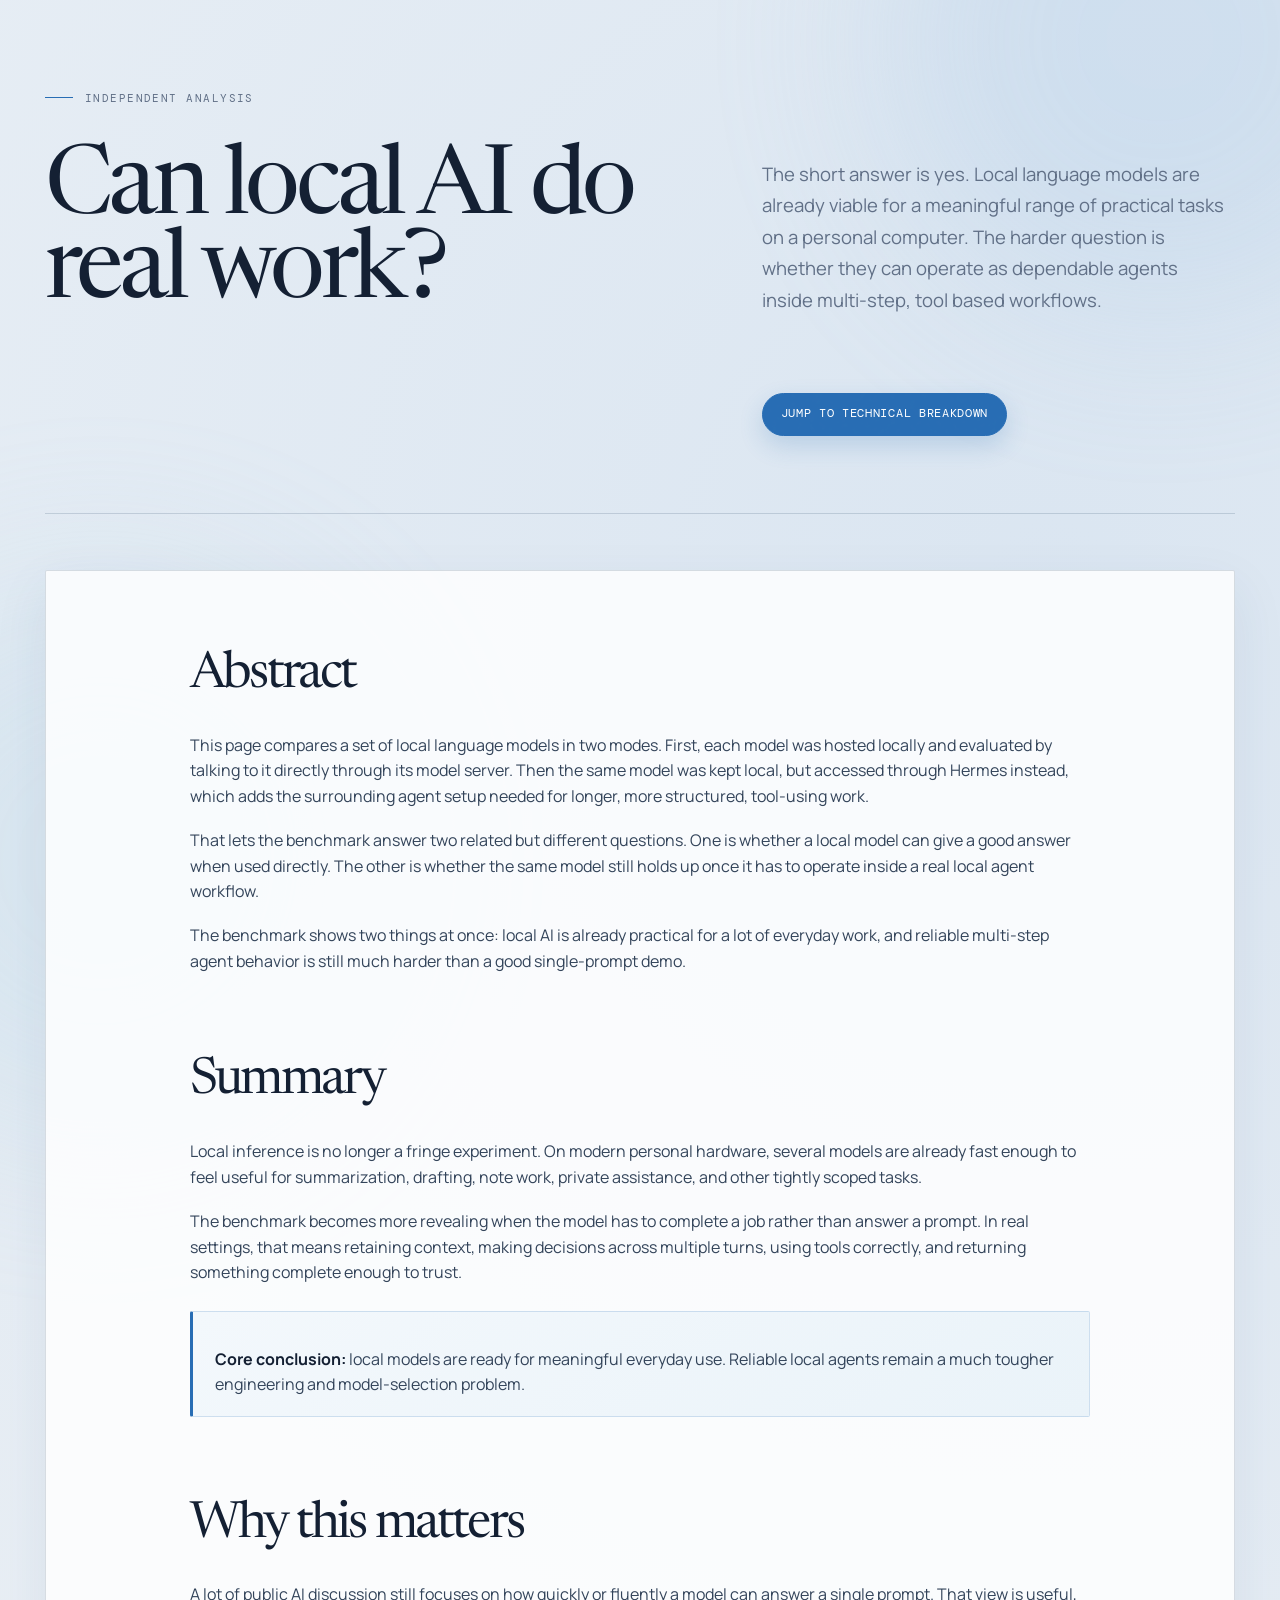
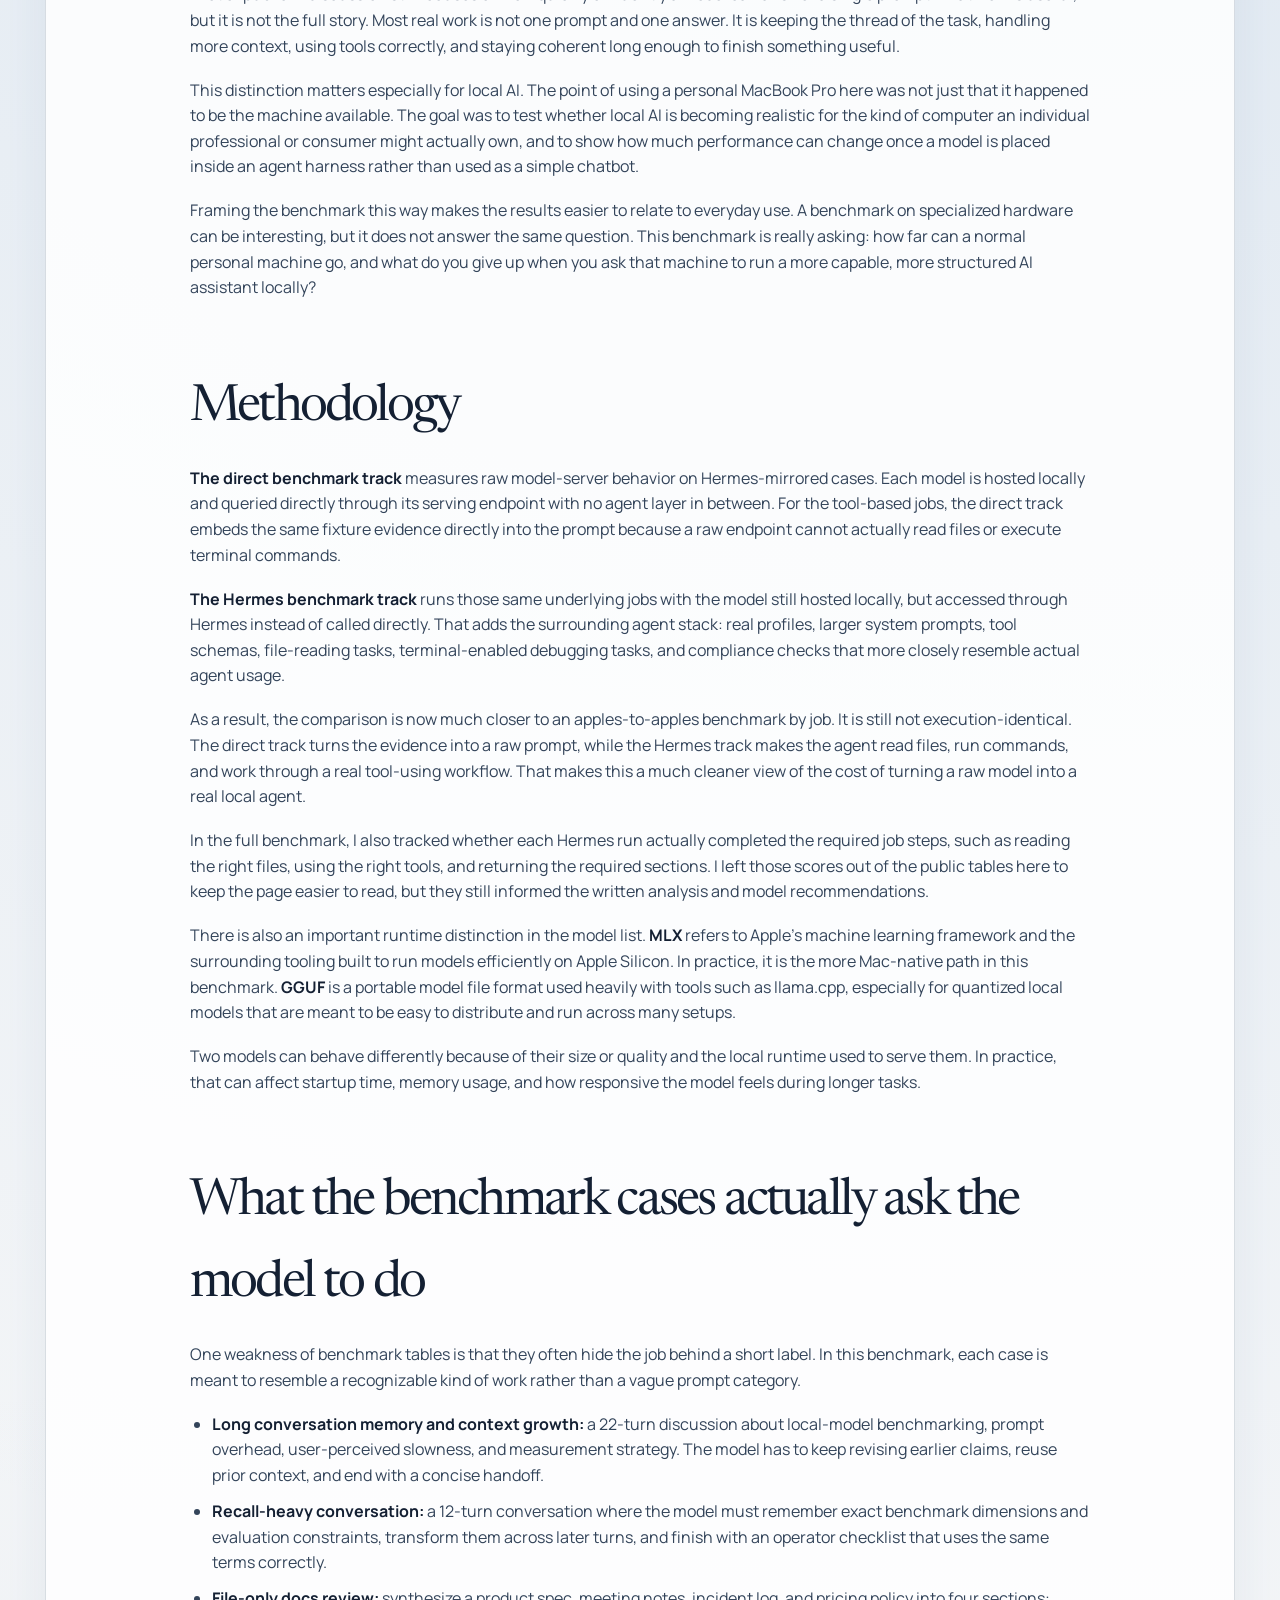
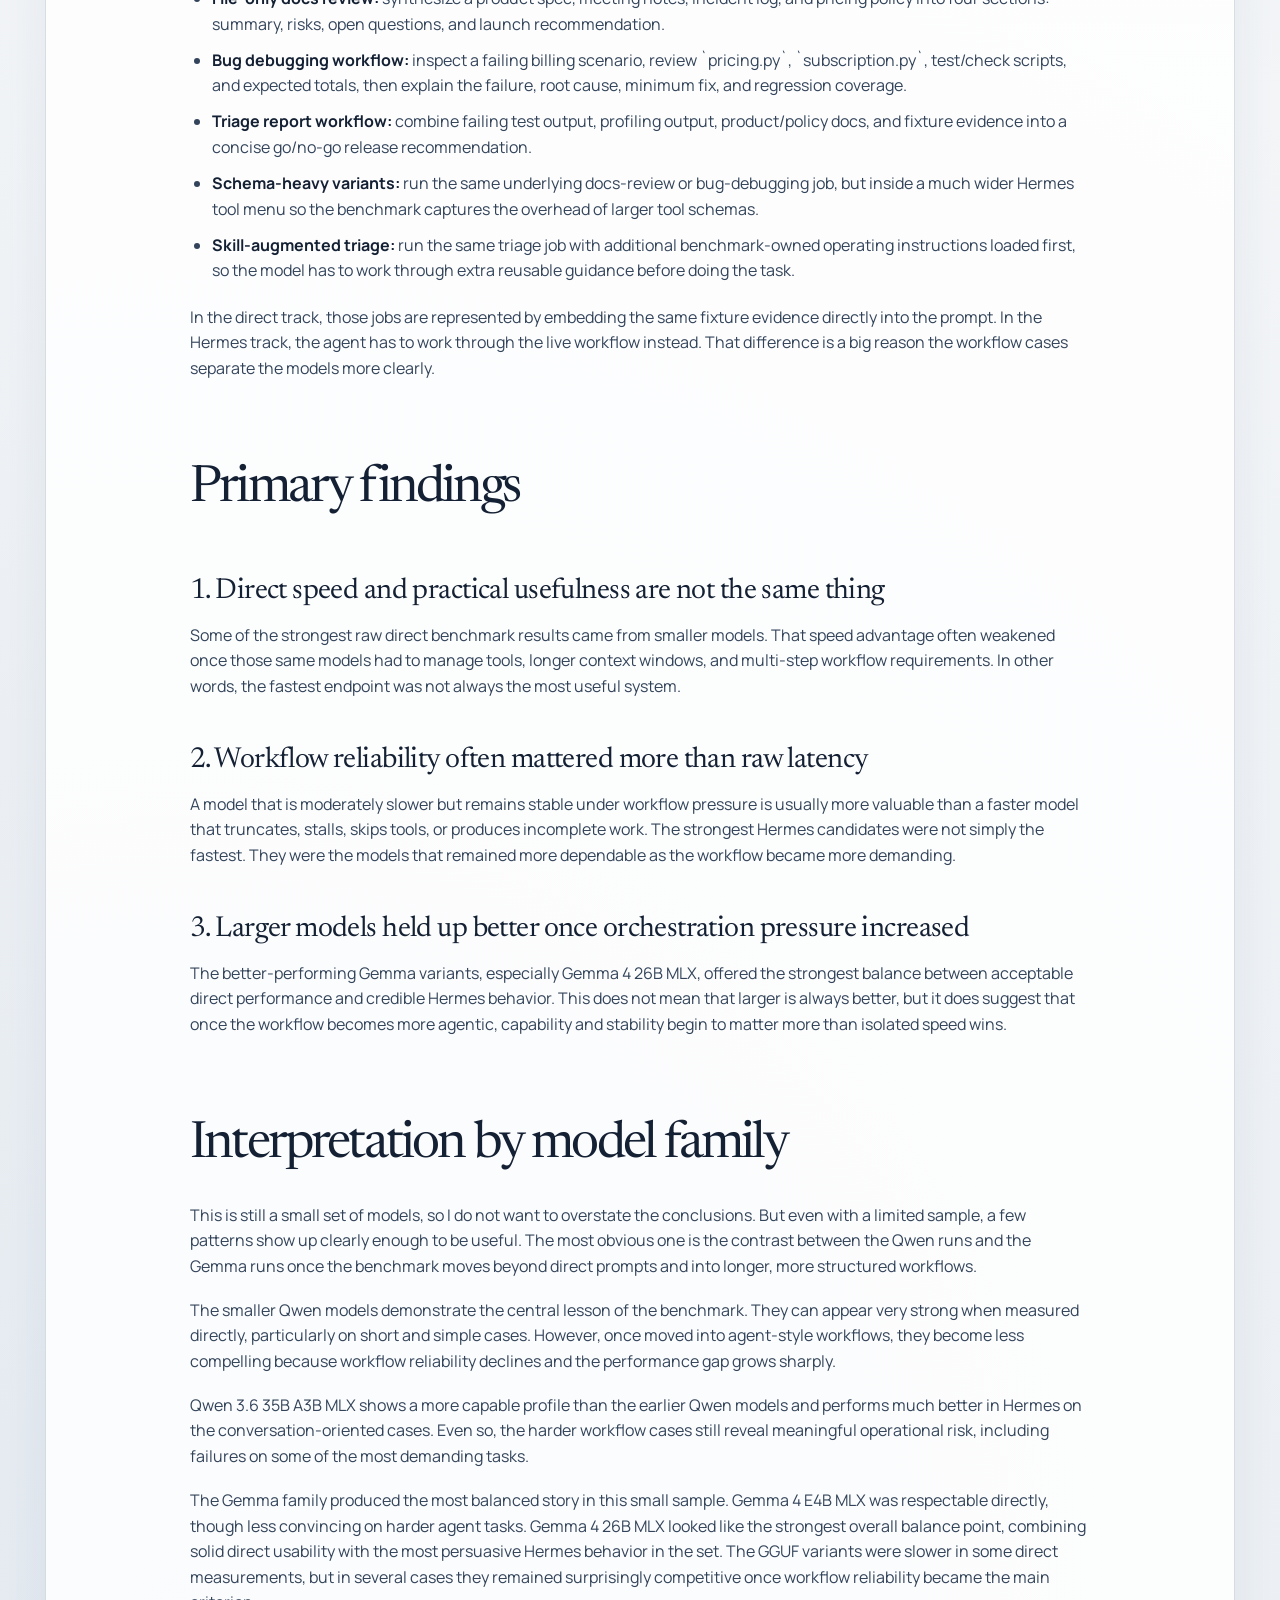
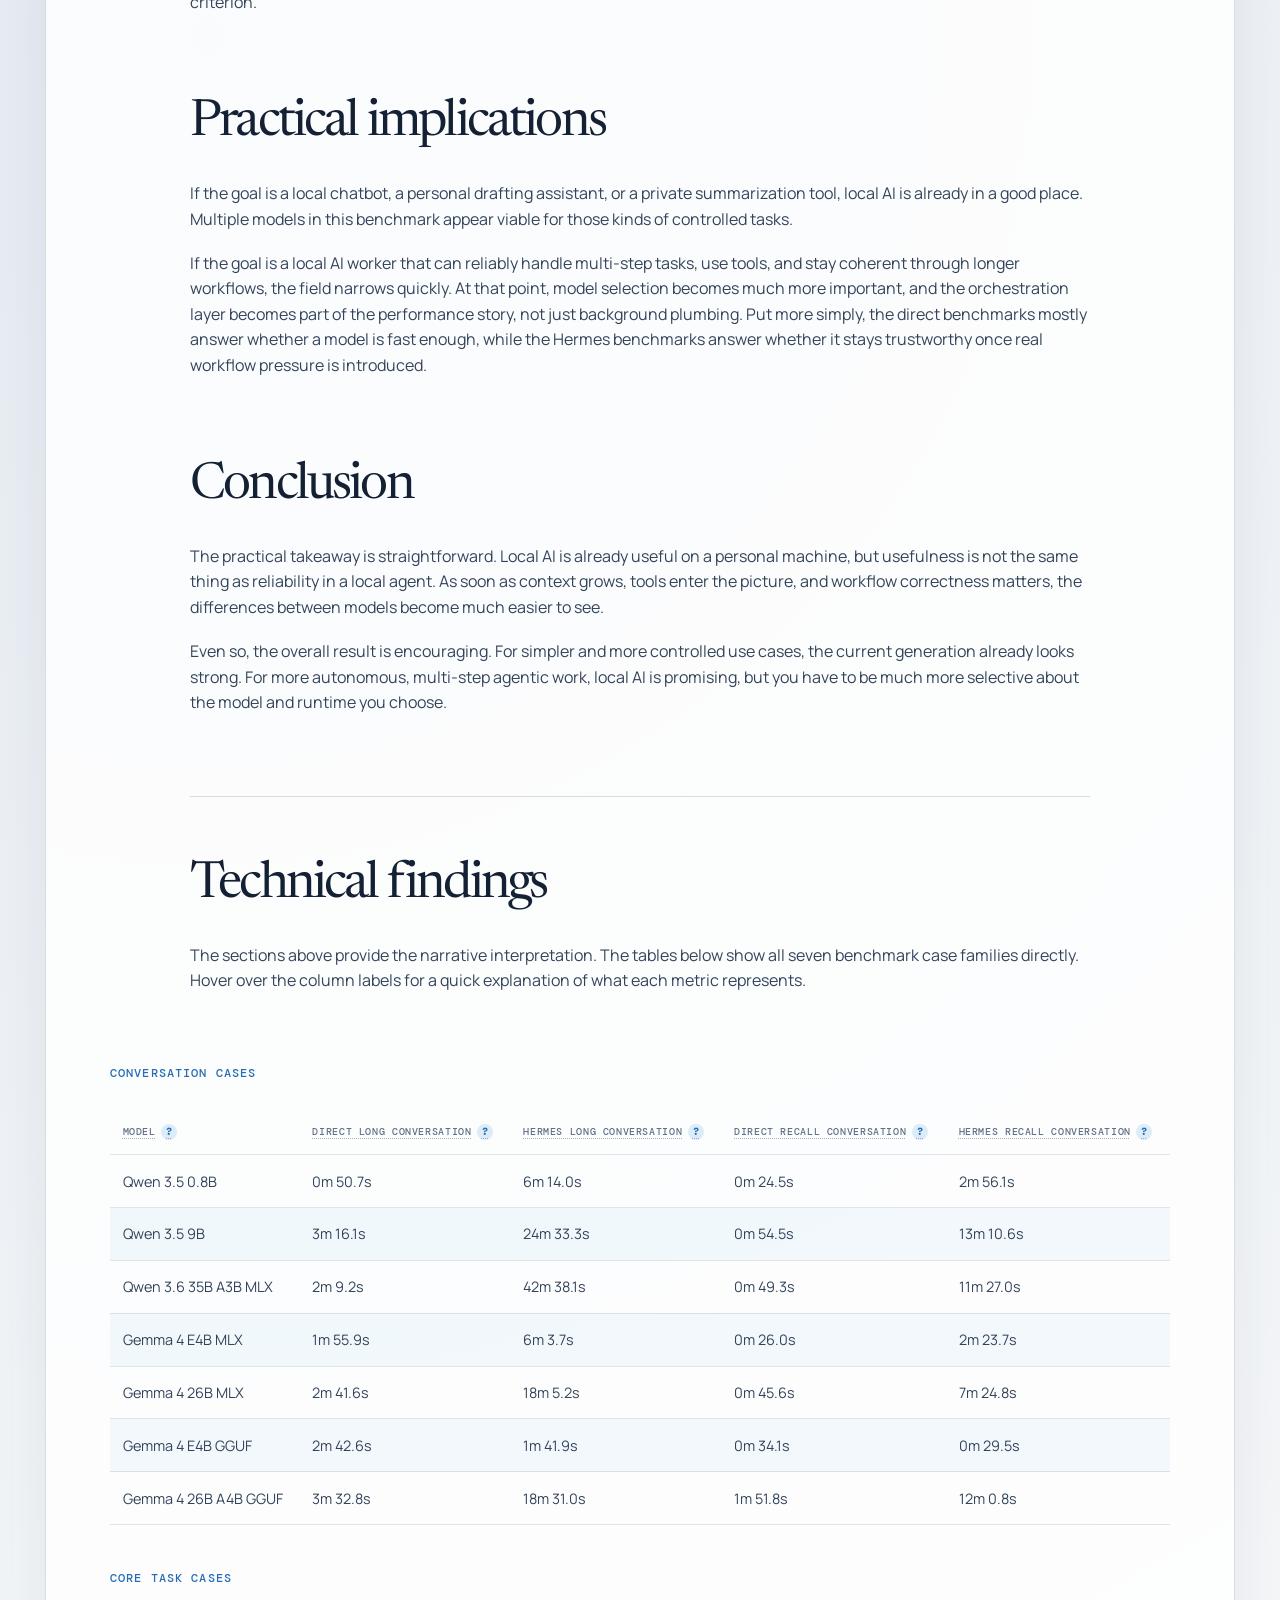
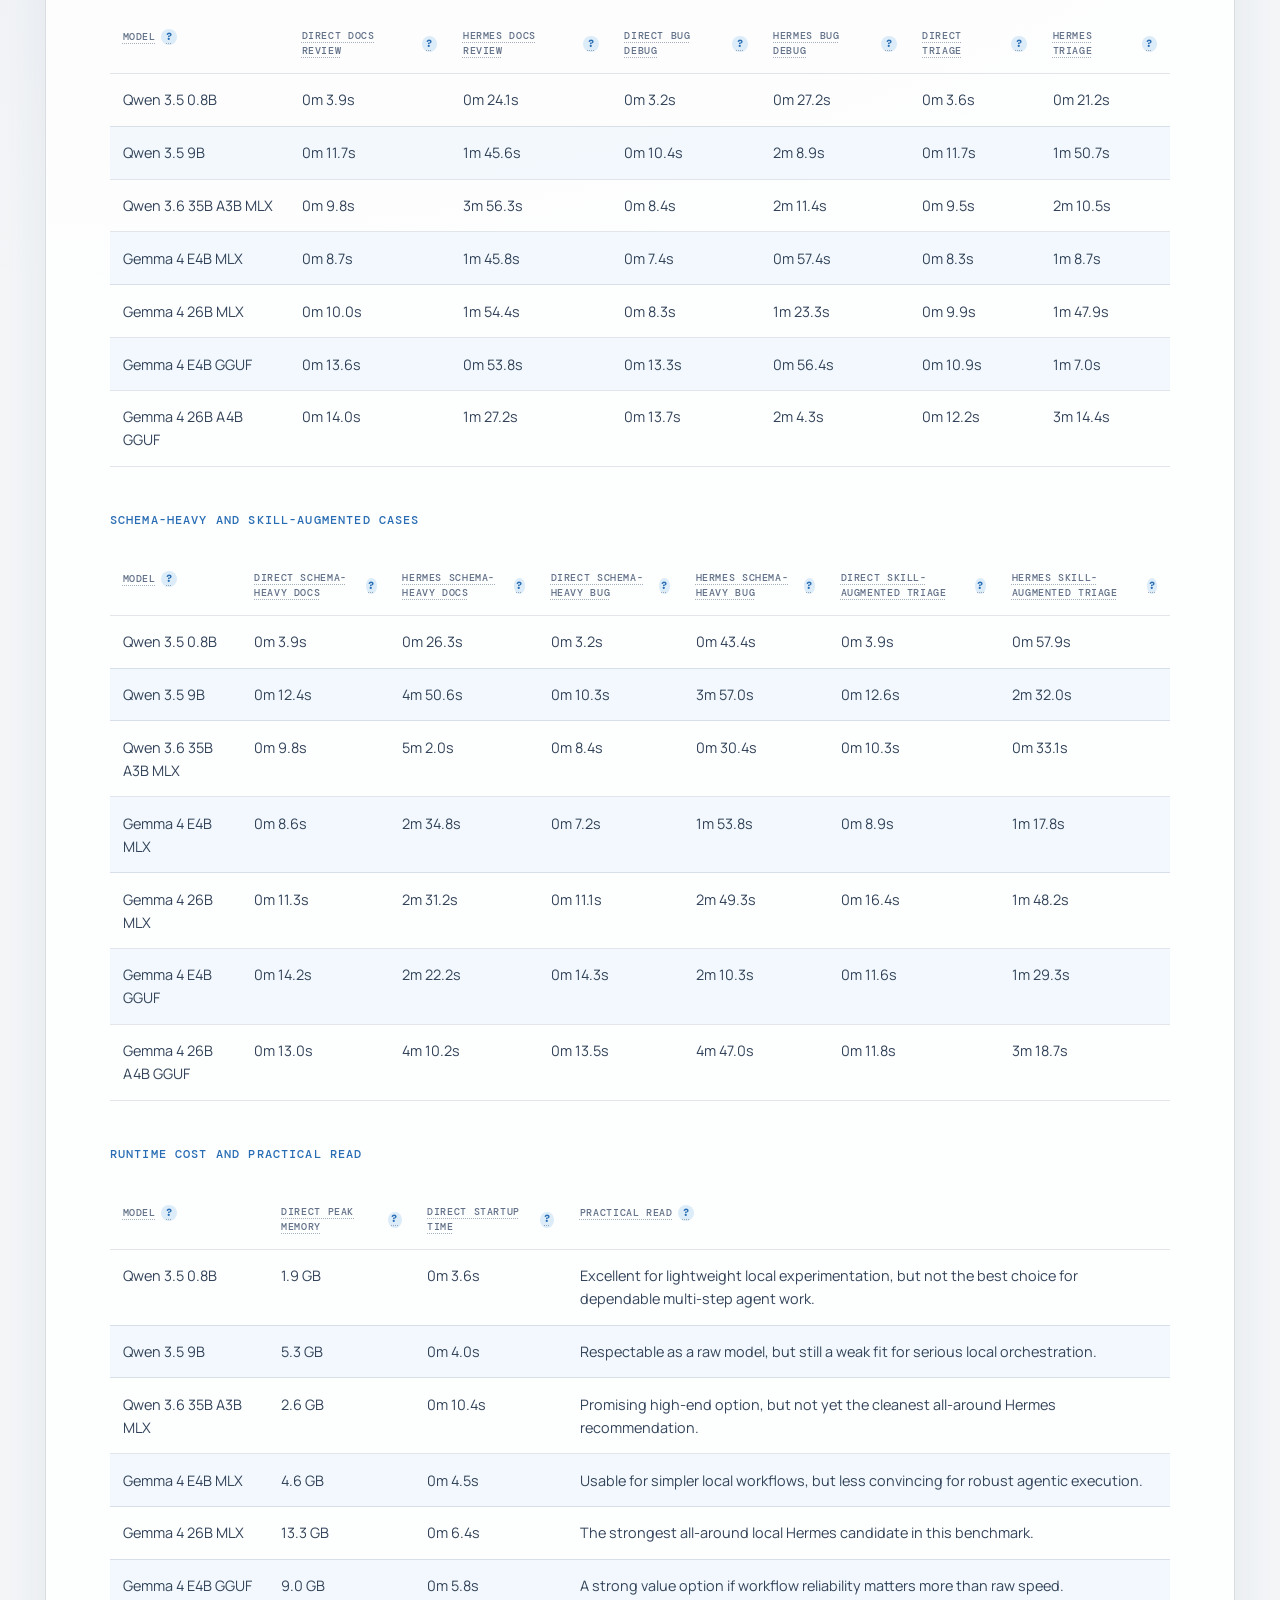
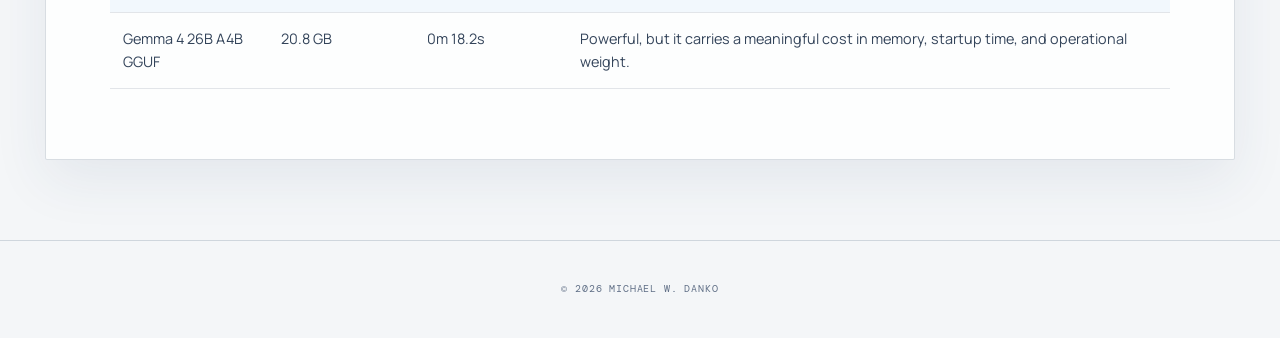
==== commit d3255b19: "refactor(site): consolidate page stylesheets" ====
--- a/llm-benchmarking.html
+++ b/llm-benchmarking.html
@@ -38,9 +38,9 @@
       href="https://fonts.googleapis.com/css2?family=DM+Mono:wght@400;500&family=Manrope:wght@400;500;600;700;800&family=Newsreader:opsz,wght@6..72,400;6..72,500&display=swap"
       rel="stylesheet"
     />
-    <link rel="stylesheet" href="article.css" />
+    <link rel="stylesheet" href="styles.css" />
   </head>
-  <body>
+  <body class="article-page">
     <div class="texture" aria-hidden="true"></div>
     <div class="orb orb-a" aria-hidden="true"></div>
     <div class="orb orb-b" aria-hidden="true"></div>
--- a/styles.css
+++ b/styles.css
@@ -0,0 +1,592 @@
+:root{--ink:#eee9df;--muted:#aaa69e;--night:#10110f;--panel:#171814;--line:rgba(238,233,223,.16);--lime:#c9fa6b;--serif:"Newsreader",Georgia,serif;--sans:"Manrope",sans-serif;--mono:"DM Mono",monospace}*{box-sizing:border-box}html{scroll-behavior:smooth}body{margin:0;background:var(--night);color:var(--ink);font-family:var(--sans);line-height:1.55;overflow-x:hidden}body:before{content:"";position:fixed;inset:0;pointer-events:none;opacity:.32;background-image:url("data:image/svg+xml,%3Csvg viewBox='0 0 160 160' xmlns='http://www.w3.org/2000/svg'%3E%3Cfilter id='n'%3E%3CfeTurbulence type='fractalNoise' baseFrequency='.9' numOctaves='3' stitchTiles='stitch'/%3E%3C/filter%3E%3Crect width='100%25' height='100%25' filter='url(%23n)' opacity='.16'/%3E%3C/svg%3E");z-index:20;mix-blend-mode:soft-light}.ambient{position:absolute;top:-20vw;right:-25vw;width:80vw;height:80vw;border-radius:50%;background:radial-gradient(circle,rgba(111,129,76,.18),transparent 67%);pointer-events:none}a{color:inherit}.site-header{height:92px;max-width:1380px;margin:auto;padding:0 3.5vw;display:flex;align-items:center;justify-content:space-between;border-bottom:1px solid var(--line);position:relative;z-index:5}.wordmark{font-size:1.25rem;font-weight:700;letter-spacing:-.08em;text-decoration:none}.wordmark span{color:var(--lime)}nav{display:flex;gap:2.2rem}nav a,.header-contact{font-family:var(--mono);font-size:.72rem;text-transform:uppercase;letter-spacing:.08em;text-decoration:none;color:var(--muted);transition:color .2s}.site-header a:hover{color:var(--lime)}.header-contact span{color:var(--lime)}main{max-width:1380px;margin:auto;padding:0 3.5vw}.hero{min-height:calc(100vh - 92px);display:grid;grid-template-columns:1.2fr .8fr;align-items:center;gap:6vw;padding:7vw 0}.eyebrow,.section-number{font-family:var(--mono);font-size:.68rem;letter-spacing:.13em;text-transform:uppercase;color:var(--muted)}.eyebrow span{display:inline-block;width:28px;height:1px;background:var(--lime);vertical-align:middle;margin-right:12px}h1,h2,blockquote{font-family:var(--serif);font-weight:400;letter-spacing:-.055em}h1{font-size:clamp(4rem,7.5vw,8.2rem);line-height:.83;margin:2.6rem 0}em{color:var(--lime);font-weight:400}.hero-bottom{display:flex;align-items:flex-end;gap:4rem;margin-left:18%}.hero-bottom p{max-width:430px;color:var(--muted);font-size:1.05rem}.text-link,.card-link{font-family:var(--mono);font-size:.7rem;letter-spacing:.06em;text-transform:uppercase;text-decoration:none;white-space:nowrap}.text-link span,.card-link{color:var(--lime)}.hero-portrait{position:relative;padding:7%}.portrait-frame{aspect-ratio:4/5;overflow:hidden;filter:saturate(.65) contrast(1.06);box-shadow:0 40px 90px #000}.portrait-frame img{width:100%;height:100%;object-fit:cover;transform:scale(1.03);transition:transform 1.2s ease}.portrait-frame:hover img{transform:scale(1.08)}.portrait-note{position:absolute;background:#d9d4c9;color:#171814;padding:1rem 1.2rem;font-family:var(--mono);font-size:.65rem;line-height:1.7;box-shadow:0 12px 28px rgba(0,0,0,.35);transform:rotate(-3deg)}.portrait-note strong{font-family:var(--serif);font-size:1.15rem}.note-one{left:-2%;bottom:16%}.note-two{right:-4%;top:12%;transform:rotate(4deg);background:var(--lime)}.note-two span{opacity:.5;margin-right:.5rem}.manifesto,.about{border-top:1px solid var(--line);padding:9rem 0}.manifesto blockquote{font-size:clamp(2.8rem,5.2vw,5.7rem);line-height:1.02;max-width:1120px;margin:4rem 0 6rem}.principles{display:grid;grid-template-columns:repeat(3,1fr);gap:1px;background:var(--line);border-top:1px solid var(--line);border-bottom:1px solid var(--line)}.principles article{background:var(--night);padding:2.4rem}.principles span{font-family:var(--mono);color:var(--lime);font-size:.68rem}.principles h3{font-family:var(--serif);font-size:1.8rem;font-weight:400;margin:3rem 0 .7rem}.principles p{color:var(--muted);font-size:.92rem;max-width:32ch}.work-section{padding:9rem 0}.section-heading{display:flex;justify-content:space-between;align-items:flex-end;margin-bottom:5rem}.section-heading h2,.about h2{font-size:clamp(3.4rem,6vw,6.4rem);line-height:.9;margin:2rem 0 0}.section-heading>p{max-width:390px;color:var(--muted)}.work-grid{display:grid;grid-template-columns:1fr 1fr;gap:1.5rem}.work-card{min-height:610px;background:var(--panel);border:1px solid var(--line);text-decoration:none;display:flex;flex-direction:column;overflow:hidden;transition:transform .35s,border-color .35s}.work-card:hover{transform:translateY(-7px);border-color:rgba(201,250,107,.45)}.work-art{height:350px;position:relative;overflow:hidden;background:#20221d}.work-copy{padding:2.2rem}.work-copy>p:first-child{font-family:var(--mono);font-size:.65rem;text-transform:uppercase;color:var(--muted);letter-spacing:.1em}.work-copy h3{font-family:var(--serif);font-size:3.2rem;line-height:.9;font-weight:400;margin:1rem 0}.work-copy>p{color:var(--muted);max-width:52ch}.card-link{display:block;margin-top:1.6rem}.research-art{display:grid;place-items:center;background:radial-gradient(circle,#424b30 0,#191b17 55%)}.research-art strong{font-family:var(--serif);font-size:7rem;font-weight:400;z-index:2}.research-art small{position:absolute;bottom:25px;font-family:var(--mono);letter-spacing:.2em}.orbit{position:absolute;border:1px solid rgba(201,250,107,.45);border-radius:50%;width:250px;height:250px}.orbit-a{transform:rotate(62deg) scaleY(.35)}.orbit-b{transform:rotate(-48deg) scaleY(.35)}.tether-art{background:#111c2d}.tether-art i{position:absolute;width:18px;height:18px;border:2px solid #42d8c5;border-radius:50%;box-shadow:0 0 20px #42d8c5}.tether-art i:nth-child(1){left:20%;top:28%}.tether-art i:nth-child(2){left:67%;top:19%}.tether-art i:nth-child(3){left:74%;top:68%}.tether-art i:nth-child(4){left:28%;top:73%}.tether-art:before,.tether-art:after{content:"";position:absolute;left:23%;top:31%;width:51%;height:42%;border:1px solid rgba(66,216,197,.45);transform:skew(-22deg) rotate(8deg)}.tether-art span{position:absolute;width:58px;height:58px;border-radius:50%;background:#42d8c5;left:47%;top:44%;box-shadow:0 0 60px rgba(66,216,197,.5)}.turf-art{background:linear-gradient(155deg,#e7e5d5,#a9bb75);display:flex;align-items:flex-end;padding:0 8%;gap:7%}.turf-art span{width:25%;height:85%;border-left:1px solid rgba(34,53,29,.3);border-right:1px solid rgba(34,53,29,.15);transform:skew(-5deg);background:linear-gradient(90deg,transparent,rgba(255,255,255,.22))}.turf-art b{position:absolute;left:50%;top:50%;transform:translate(-50%,-50%);color:#1e3420;font:500 5rem var(--serif)}.cove-art{display:grid;place-items:center;background:linear-gradient(145deg,#dcecef,#789daa)}.cove-art>div{width:78%;height:70%;background:rgba(242,248,248,.7);border-radius:12px;box-shadow:0 25px 60px rgba(17,49,59,.3);padding:18% 12%}.cove-art span{display:block;height:10px;border-radius:8px;background:#4d7b88;margin:12px 0}.cove-art span:nth-child(2){width:78%}.cove-art span:nth-child(3){width:55%}.about-grid{display:grid;grid-template-columns:1.2fr .8fr;gap:9vw;align-items:end}.about-grid>div{font-size:1.12rem;color:var(--muted)}.socials{display:flex;gap:1.5rem;margin-top:3rem}.socials a{font-family:var(--mono);font-size:.72rem;color:var(--ink);text-decoration:none}.socials a:hover{color:var(--lime)}footer{max-width:1380px;margin:auto;padding:2.5rem 3.5vw;display:flex;justify-content:space-between;border-top:1px solid var(--line);font-family:var(--mono);font-size:.65rem;text-transform:uppercase;letter-spacing:.08em;color:var(--muted)}footer p{margin:0}footer a{text-decoration:none}.reveal{opacity:0;transform:translateY(28px);transition:opacity .8s ease,transform .8s ease}.reveal.visible{opacity:1;transform:none}@media(max-width:850px){.site-header nav{display:none}.hero{grid-template-columns:1fr;padding-top:5rem}.hero-copy{z-index:2}.hero-bottom{margin-left:0;flex-direction:column;align-items:flex-start;gap:1rem}.hero-portrait{max-width:520px;margin:auto}.principles,.work-grid{grid-template-columns:1fr}.section-heading,.about-grid{display:block}.section-heading>p{margin-top:2rem}.work-card{min-height:auto}.manifesto,.about,.work-section{padding:6rem 0}.about-grid>div{margin-top:3rem}.site-header,main,footer{padding-left:5vw;padding-right:5vw}}@media(max-width:540px){.header-contact{font-size:0}.header-contact span{font-size:1rem}.site-header{height:72px}h1{font-size:clamp(3.4rem,16vw,5rem)}.hero{min-height:auto}.portrait-note{font-size:.55rem}.note-two{right:0}.manifesto blockquote{font-size:2.5rem}.principles article{padding:2rem 1rem}.work-art{height:270px}.work-copy{padding:1.5rem}.work-copy h3{font-size:2.6rem}.socials{flex-wrap:wrap}footer{gap:1rem;flex-direction:column}}@media(prefers-reduced-motion:reduce){html{scroll-behavior:auto}.reveal{opacity:1;transform:none;transition:none}.portrait-frame img,.work-card{transition:none}}
+
+:root {
+  --night: #f4f6f8;
+  --panel: #ffffff;
+  --ink: #142033;
+  --muted: #617087;
+  --line: rgba(24, 50, 83, 0.16);
+  --lime: #286db4;
+}
+body {
+  background:
+    radial-gradient(circle at 82% 7%, rgba(102, 155, 210, 0.18), transparent 35%),
+    radial-gradient(circle at 16% 58%, rgba(91, 132, 179, 0.1), transparent 38%),
+    var(--night);
+}
+
+.ambient {
+  background: radial-gradient(circle, rgba(79, 139, 202, 0.2), transparent 67%);
+}
+
+body::before { opacity: .14; }
+.site-header { background: rgba(244, 246, 248, .76); backdrop-filter: blur(18px); }
+.portrait-frame { box-shadow: 0 34px 80px rgba(29, 52, 80, .2); }
+.portrait-note { box-shadow: 0 12px 28px rgba(29, 52, 80, .18); }
+.note-two { background: #bcd9f2; }
+.principles article { background: var(--night); }
+.work-card { box-shadow: 0 20px 55px rgba(39, 66, 98, .08); }
+.section-heading.visible,
+.manifesto blockquote,
+.about-grid { transform: translate3d(0, var(--section-shift, 0), 0); transition: transform 140ms linear; }
+.research-art strong,
+.research-art small { color: #f7fbff; }
+
+/* A calmer editorial type scale keeps display copy and supporting text connected. */
+h1 {
+  font-size: clamp(3.75rem, 6.25vw, 6.8rem);
+  line-height: .88;
+  letter-spacing: -.045em;
+}
+
+.manifesto blockquote {
+  max-width: 1050px;
+  font-size: clamp(2.65rem, 4.35vw, 4.75rem);
+  line-height: 1.04;
+  letter-spacing: -.04em;
+}
+
+.section-heading h2,
+.about h2 {
+  font-size: clamp(3rem, 4.9vw, 5.25rem);
+  line-height: .94;
+  letter-spacing: -.04em;
+}
+
+.section-heading > p {
+  max-width: 460px;
+  font-size: clamp(1rem, 1.25vw, 1.16rem);
+  line-height: 1.65;
+}
+
+.hero-bottom p,
+.about-grid > div {
+  font-size: clamp(1.04rem, 1.25vw, 1.16rem);
+  line-height: 1.7;
+}
+
+.mode-line {
+  margin: -1rem 0 2rem 18%;
+  color: var(--muted);
+  font: 600 clamp(1.05rem, 1.4vw, 1.25rem) var(--sans);
+}
+
+.mode-line span {
+  display: inline-block;
+  min-width: 13ch;
+  color: var(--lime);
+  transition: opacity 180ms ease, transform 180ms ease;
+}
+
+.mode-line span.is-changing {
+  opacity: 0;
+  transform: translateY(5px);
+}
+
+.principles h3 { font-size: 1.95rem; }
+.principles p { font-size: 1rem; line-height: 1.65; }
+.eyebrow,
+.section-number { font-size: .84rem; letter-spacing: .1em; }
+.text-link,
+.card-link,
+.socials a { font-size: .86rem; letter-spacing: .045em; }
+.site-header nav a,
+.header-contact { font-size: .82rem; }
+.work-copy > p:first-child { font-size: .78rem; }
+.research-art small { font-size: .72rem; }
+footer { font-size: .76rem; }
+.manifesto,
+.about,
+.work-section { padding-top: 7.5rem; padding-bottom: 7.5rem; }
+
+.manifesto { padding-bottom: 3rem; }
+.work-section { padding-top: 4rem; }
+
+.principles span {
+  font-size: 1rem;
+  font-weight: 500;
+  letter-spacing: -.02em;
+}
+
+.portrait-frame {
+  transform: translate3d(0, var(--portrait-shift, 0), 0);
+  transition: transform 120ms linear;
+}
+
+.work-art {
+  height: 210px;
+  transform: none;
+  transition: transform 140ms linear;
+}
+
+.work-card {
+  min-height: 0;
+}
+
+.work-copy {
+  padding: 1.65rem 1.8rem 1.8rem;
+}
+
+.work-copy h3 {
+  font-size: 2.55rem;
+  margin: .7rem 0;
+}
+
+.work-copy > p {
+  font-size: 1rem;
+  line-height: 1.65;
+}
+
+.work-copy .card-link {
+  margin-top: 1.1rem;
+}
+
+.research-art strong {
+  font-size: 5.25rem;
+}
+
+.research-art .orbit {
+  width: 175px;
+  height: 175px;
+}
+
+
+.work-card:hover .work-art {
+  transform: none;
+}
+
+.research-art { background: radial-gradient(circle, #183c68 0, #0a1729 58%); }
+.tether-art { display: block; padding: 1.1rem 1.25rem; background: linear-gradient(145deg, #eef5f8, #dcecf1); }
+.tether-art::before,
+.tether-art::after { display: none; }
+.turf-art { display: block; background: linear-gradient(150deg, #eff7e6, #e6f2eb); padding: 1.1rem 1.25rem; }
+.cove-art { display: block; background: linear-gradient(145deg, #eef8fb, #dcecf1); padding: 1.1rem 1.25rem; }
+.turf-art span { width: auto; height: auto; border: 0; transform: none; background: none; }
+.cove-art > div { width: auto; height: auto; padding: 0; background: transparent; border-radius: 0; box-shadow: none; }
+.cove-art span { height: auto; margin: 0; border-radius: 0; background: none; }
+.cove-art span:nth-child(2),
+.cove-art span:nth-child(3) { width: auto; }
+
+.product-brand { position: relative; z-index: 2; display: flex; align-items: center; gap: .7rem; color: #263129; }
+.product-brand img { width: 42px; height: 42px; border-radius: 10px; box-shadow: 0 8px 18px rgba(25,55,39,.16); transition: transform 320ms cubic-bezier(.22,1,.36,1), box-shadow 320ms ease; }
+.work-card:hover .product-brand img { transform: translateY(-3px) rotate(-2deg) scale(1.03); box-shadow: 0 12px 24px rgba(25,55,39,.2); }
+.product-brand > div { display: flex; flex-direction: column; line-height: 1.15; }
+.product-brand strong { font: 700 1rem var(--sans); }
+.product-brand span { position: static; width: auto; height: auto; margin: .15rem 0 0; border: 0; border-radius: 0; background: transparent; box-shadow: none; color: inherit; font: 600 .62rem var(--sans); opacity: .65; transform: none; }
+
+.tether-brand { color: #142a45; }
+.tether-brand img { object-fit: cover; box-shadow: 0 8px 18px rgba(12,29,52,.18); }
+.tether-summary { position: absolute; z-index: 2; left: 1.25rem; right: 1.25rem; bottom: 0; height: 112px; display: grid; grid-template-columns: repeat(3, 1fr); overflow: hidden; border: 1px solid rgba(24,71,100,.12); border-radius: 12px 12px 0 0; background: rgba(255,255,255,.88); box-shadow: 0 16px 34px rgba(12,29,52,.1); }
+.tether-summary > div { display: flex; flex-direction: column; align-items: center; justify-content: center; color: #142a45; }
+.tether-summary > div + div { border-left: 1px solid rgba(24,71,100,.12); }
+.tether-summary strong { color: #178ca4; font: 600 1.35rem var(--display); }
+.tether-summary span { position: static; width: auto; height: auto; margin-top: .12rem; border: 0; border-radius: 0; background: transparent; box-shadow: none; color: #617087; font: 600 .66rem var(--sans); transform: none; }
+
+.turf-timeline { position: absolute; z-index: 2; left: 1.25rem; right: 1.25rem; bottom: 1rem; padding: .7rem .8rem; background: rgba(255,255,255,.82); border: 1px solid rgba(33,92,61,.1); border-radius: 12px; box-shadow: 0 14px 34px rgba(27,57,38,.1); }
+.turf-timeline > div { display: flex; align-items: center; gap: .65rem; padding: .35rem 0; }
+.turf-timeline i { width: 9px; height: 9px; flex: 0 0 auto; border-radius: 50%; background: #63854f; box-shadow: 0 0 0 4px rgba(99,133,79,.13); }
+.turf-timeline > div:last-child i { background: #b0732e; box-shadow: 0 0 0 4px rgba(176,115,46,.12); }
+.turf-timeline span { display: flex; flex-direction: column; color: #263129; }
+.turf-timeline strong { font: 700 .68rem var(--sans); }
+.turf-timeline small { margin-top: .08rem; font: 500 .55rem var(--sans); opacity: .62; }
+
+.cove-brand { color: #162b38; }
+.cove-brand img { object-fit: cover; box-shadow: 0 8px 18px rgba(18,50,74,.16); }
+.cove-window { position: absolute; z-index: 2; left: 1.25rem; right: 1.25rem; bottom: 0; height: 115px; display: grid; grid-template-columns: 32% 1fr; overflow: hidden; background: rgba(255,255,255,.86); border: 1px solid rgba(20,55,76,.12); border-radius: 12px 12px 0 0; box-shadow: 0 16px 38px rgba(18,50,74,.13); }
+.cove-sidebar { padding: 1.15rem .75rem; background: rgba(183,220,227,.32); border-right: 1px solid rgba(20,55,76,.1); }
+.cove-sidebar span { display: block; width: 75%; height: 5px; margin-bottom: .7rem; border-radius: 5px; background: #178ca4; opacity: .35; }
+.cove-sidebar span:first-child { width: 90%; opacity: .8; }
+.cove-messages { padding: 1.05rem; color: #162b38; }
+.cove-messages strong { display: block; margin-bottom: .75rem; font: 700 .68rem var(--sans); }
+.cove-messages span { display: block; width: 88%; height: 5px; margin-bottom: .5rem; border-radius: 5px; background: #b7dce3; }
+.cove-messages span:last-child { width: 58%; }
+
+.reveal {
+  transition: opacity 850ms cubic-bezier(.22, 1, .36, 1),
+    transform 850ms cubic-bezier(.22, 1, .36, 1);
+}
+
+.principles article,
+.work-card {
+  transition: transform 420ms ease, border-color 420ms ease, background-color 420ms ease;
+}
+
+@media (prefers-reduced-motion: reduce) {
+  .portrait-frame,
+  .work-art,
+  .work-card:hover .work-art,
+  .section-heading.visible,
+  .manifesto blockquote,
+  .about-grid {
+    transform: none;
+    transition: none;
+  }
+}
+
+@media (max-width: 850px) {
+  .work-art { height: 230px; }
+  .mode-line { margin-left: 0; }
+}
+
+/* Article pages share the same visual system as the homepage. */
+.article-page {
+  --article-body: #33445a;
+  --article-accent: #286db4;
+  --article-accent-soft: #dcecf8;
+  line-height: 1.6;
+}
+.article-page .texture { display: none; }
+.article-page .orb { position: fixed; z-index: -1; width: 560px; height: 560px; border-radius: 50%; filter: blur(90px); opacity: .24; pointer-events: none; }
+.article-page .orb-a { top: -240px; right: -160px; background: #9dc0e2; }
+.article-page .orb-b { bottom: -240px; left: -180px; background: #b8d8e9; }
+.article-page main.container {
+  width: min(1380px, calc(100% - 7vw));
+  max-width: none;
+  margin: 0 auto 5rem;
+  padding: 0;
+}
+.article-page .whitepaper-hero {
+  display: grid;
+  grid-template-columns: 1.15fr .85fr;
+  align-items: end;
+  gap: 6vw;
+  min-height: 510px;
+  padding: 7vw 0 6vw;
+  border-bottom: 1px solid var(--line);
+}
+.article-page .whitepaper-hero > * { width: auto; }
+.article-page .whitepaper-hero > div:first-child { align-self: center; }
+.article-page .whitepaper-hero h1 {
+  margin: 2.5rem 0 0;
+  max-width: 760px;
+  font-size: clamp(4rem, 7.5vw, 8rem);
+}
+.article-page .kicker {
+  margin: 0;
+  color: var(--muted);
+  font-family: var(--mono);
+  font-size: .7rem;
+  letter-spacing: .13em;
+  text-transform: uppercase;
+}
+.article-page .kicker::before {
+  content: "";
+  display: inline-block;
+  width: 28px;
+  height: 1px;
+  margin: 0 12px 3px 0;
+  background: var(--article-accent);
+  vertical-align: middle;
+}
+.article-page .lead {
+  align-self: end;
+  max-width: 470px;
+  margin: 0;
+  color: var(--muted);
+  font-size: clamp(1.05rem, 1.45vw, 1.25rem);
+  line-height: 1.7;
+}
+.article-page .whitepaper-meta {
+  display: flex;
+  flex-wrap: wrap;
+  align-self: end;
+  justify-content: flex-start;
+  gap: .6rem .75rem;
+  grid-column: 2;
+}
+.article-page .meta-pill {
+  display: inline-flex;
+  align-items: center;
+  color: var(--muted);
+  font-family: var(--mono);
+  font-size: .68rem;
+  letter-spacing: .04em;
+  text-transform: uppercase;
+}
+.article-page .meta-pill::before {
+  content: "•";
+  margin-right: .45rem;
+  color: var(--article-accent);
+}
+.article-page .hero-actions {
+  display: flex;
+  align-items: flex-end;
+  align-self: end;
+  justify-content: flex-start;
+  gap: .75rem;
+  grid-column: 2;
+}
+.article-page .btn {
+  display: inline-flex;
+  align-items: center;
+  border: 1px solid var(--article-accent);
+  border-radius: 999px;
+  padding: .7rem 1.1rem;
+  color: var(--article-accent);
+  font-family: var(--mono);
+  font-size: .72rem;
+  letter-spacing: .06em;
+  text-decoration: none;
+  text-transform: uppercase;
+  transition: transform 180ms ease, background-color 180ms ease, color 180ms ease;
+}
+.article-page .btn:hover,
+.article-page .btn:focus-visible { transform: translateY(-2px); }
+.article-page .btn-primary {
+  color: #fff;
+  background: var(--article-accent);
+  box-shadow: 0 10px 24px rgba(40, 109, 180, .2);
+}
+.article-page .btn-primary:hover,
+.article-page .btn-primary:focus-visible { background: #1f5d9d; }
+.article-page .btn-ghost { background: rgba(40, 109, 180, .08); }
+.article-page .article-panel {
+  margin-top: 3.5rem;
+  padding: clamp(2rem, 5vw, 5rem);
+  border: 1px solid var(--line);
+  border-radius: 2px;
+  background: rgba(255, 255, 255, .82);
+  box-shadow: 0 20px 55px rgba(39, 66, 98, .08);
+}
+.article-page .article-prose { max-width: 900px; margin: 0 auto; }
+.article-page .article-prose h2 {
+  margin: 4.2rem 0 1rem;
+  color: var(--ink);
+  font-size: clamp(2.25rem, 4vw, 3.7rem);
+}
+.article-page .article-prose h2:first-child { margin-top: 0; }
+.article-page .article-prose h3 {
+  margin: 3rem 0 .7rem;
+  color: var(--ink);
+  font-family: var(--serif);
+  font-size: 1.8rem;
+  font-weight: 400;
+  letter-spacing: -.02em;
+  line-height: .98;
+}
+.article-page .article-prose p,
+.article-page .article-prose li { color: var(--article-body); font-size: 1rem; }
+.article-page .article-prose p { margin-bottom: 1.15rem; }
+.article-page .article-prose strong { color: var(--ink); font-weight: 700; }
+.article-page .article-prose ul,
+.article-page .article-prose ol { margin: .7rem 0 1.3rem; padding-left: 1.4rem; }
+.article-page .article-prose li + li { margin-top: .65rem; }
+.article-page .callout {
+  margin: 1.6rem 0;
+  padding: 1.15rem 1.25rem 1.15rem 1.35rem;
+  border: 1px solid rgba(40, 109, 180, .18);
+  border-left: 3px solid var(--article-accent);
+  border-radius: 2px;
+  background: linear-gradient(145deg, #f3f8fc, #eaf3f9);
+}
+.article-page .callout p:last-child { margin-bottom: 0; }
+.article-page .divider-heading {
+  margin-top: 5rem !important;
+  padding-top: 3rem;
+  border-top: 1px solid var(--line);
+}
+.article-page .note-list { color: var(--article-body); }
+.article-page .tech-section {
+  display: grid;
+  gap: 1rem;
+  max-width: 1120px;
+  margin: 3rem auto 0;
+}
+.article-page .tech-section > h3 {
+  margin-top: 1.5rem;
+  color: var(--article-accent);
+  font-family: var(--mono);
+  font-size: .72rem;
+  font-weight: 500;
+  letter-spacing: .1em;
+  line-height: 1.4;
+  text-transform: uppercase;
+}
+.article-page .tech-table-wrap {
+  overflow-x: auto;
+  padding-bottom: .4rem;
+  -webkit-overflow-scrolling: touch;
+}
+.article-page .tech-table {
+  width: 100%;
+  min-width: 760px;
+  border-collapse: collapse;
+}
+.article-page .tech-table th,
+.article-page .tech-table td {
+  padding: .9rem .8rem;
+  border-bottom: 1px solid rgba(24, 50, 83, .12);
+  text-align: left;
+  vertical-align: top;
+}
+.article-page .tech-table th {
+  color: var(--muted);
+  font-family: var(--mono);
+  font-size: .65rem;
+  font-weight: 500;
+  letter-spacing: .06em;
+  line-height: 1.4;
+  text-transform: uppercase;
+}
+.article-page .tech-table td { color: var(--article-body); font-size: .9rem; }
+.article-page .tech-table tbody tr:nth-child(even) { background: rgba(220, 236, 248, .34); }
+.article-page .tech-table tbody tr:hover { background: rgba(220, 236, 248, .6); }
+.article-page .th-help {
+  position: relative;
+  display: inline-flex;
+  align-items: center;
+  gap: .35rem;
+  cursor: help;
+  text-decoration: underline dotted rgba(97, 112, 135, .55);
+  text-underline-offset: .18rem;
+}
+.article-page .th-help::after {
+  content: "?";
+  display: inline-flex;
+  align-items: center;
+  justify-content: center;
+  width: 1rem;
+  height: 1rem;
+  border-radius: 50%;
+  background: var(--article-accent-soft);
+  color: var(--article-accent);
+  font-size: .65rem;
+  font-weight: 700;
+}
+.article-page .th-tooltip {
+  position: absolute;
+  top: calc(100% + .55rem);
+  left: 0;
+  z-index: 10;
+  width: min(280px, 70vw);
+  padding: .7rem .8rem;
+  visibility: hidden;
+  border-radius: 2px;
+  background: rgba(20, 32, 51, .97);
+  box-shadow: 0 16px 32px rgba(16, 31, 55, .18);
+  color: #f7fbff;
+  font-family: var(--sans);
+  font-size: .78rem;
+  font-weight: 600;
+  letter-spacing: normal;
+  line-height: 1.45;
+  opacity: 0;
+  text-transform: none;
+  transform: translateY(4px);
+  transition: opacity 160ms ease, transform 160ms ease, visibility 160ms ease;
+}
+.article-page .th-help:hover .th-tooltip,
+.article-page .th-help:focus .th-tooltip,
+.article-page .th-help:focus-visible .th-tooltip {
+  visibility: visible;
+  opacity: 1;
+  transform: translateY(0);
+}
+.article-page .workflow-grid {
+  display: grid;
+  grid-template-columns: repeat(3, minmax(0, 1fr));
+  gap: 1rem;
+  margin: 1.35rem 0 1.5rem;
+}
+.article-page .prompt-grid {
+  display: grid;
+  grid-template-columns: repeat(2, minmax(0, 1fr));
+  gap: 1rem;
+  margin: 1.35rem 0 1.5rem;
+}
+.article-page .workflow-step,
+.article-page .prompt-card {
+  padding: 1rem;
+  border: 1px solid rgba(40, 109, 180, .18);
+  border-radius: 2px;
+  background: linear-gradient(145deg, #f3f8fc, #eaf3f9);
+}
+.article-page .workflow-step-number,
+.article-page .prompt-label {
+  margin: 0;
+  color: var(--article-accent);
+  font-family: var(--mono);
+  font-size: .68rem;
+  font-weight: 500;
+  letter-spacing: .08em;
+  text-transform: uppercase;
+}
+.article-page .workflow-step h3,
+.article-page .prompt-card h3 { margin: .35rem 0 .55rem; }
+.article-page .workflow-step p:last-child,
+.article-page .prompt-card p:last-child { margin-bottom: 0; }
+.article-page .prompt-card pre {
+  margin: .85rem 0 0;
+  padding: 1.05rem 1.1rem;
+  overflow-x: auto;
+  border-radius: 2px;
+  background: #142033;
+  color: #f7fbff;
+}
+.article-page .prompt-card code {
+  font-family: var(--mono);
+  font-size: .82rem;
+  line-height: 1.65;
+  white-space: pre-wrap;
+}
+.article-page footer {
+  display: block;
+  max-width: 1380px;
+  margin: auto;
+  padding: 2.5rem 3.5vw;
+  border-top: 1px solid var(--line);
+  color: var(--muted);
+  font-family: var(--mono);
+  font-size: .65rem;
+  letter-spacing: .08em;
+  text-align: center;
+  text-transform: uppercase;
+}
+.article-page footer p { margin: 0; }
+.article-page .reveal {
+  opacity: 0;
+  transform: translateY(28px);
+  animation: article-lift 850ms cubic-bezier(.22, 1, .36, 1) forwards;
+}
+.article-page .delay-1 { animation-delay: 100ms; }
+@keyframes article-lift { to { opacity: 1; transform: none; } }
+
+@media (max-width: 900px) {
+  .article-page .whitepaper-hero {
+    grid-template-columns: 1fr;
+    gap: 2rem;
+    min-height: auto;
+  }
+  .article-page .whitepaper-meta,
+  .article-page .hero-actions {
+    grid-column: auto;
+    align-self: start;
+  }
+  .article-page .workflow-grid,
+  .article-page .prompt-grid { grid-template-columns: 1fr; }
+}
+@media (max-width: 720px) {
+  .article-page main.container {
+    width: calc(100% - 2rem);
+    margin-bottom: 3rem;
+  }
+  .article-page .whitepaper-hero { padding: 5rem 0 3.5rem; }
+  .article-page .whitepaper-hero h1 {
+    margin-top: 2rem;
+    font-size: clamp(3.5rem, 16vw, 5.5rem);
+  }
+  .article-page .article-panel {
+    margin-top: 2rem;
+    padding: 2.5rem 1.25rem;
+  }
+  .article-page .article-prose { max-width: none; }
+  .article-page .article-prose h2 { margin-top: 3.3rem; font-size: 2.6rem; }
+  .article-page .tech-table { min-width: 680px; }
+  .article-page .tech-table th,
+  .article-page .tech-table td { padding: .72rem; }
+  .article-page footer { padding: 2rem 1rem; }
+}
+@media (prefers-reduced-motion: reduce) {
+  .article-page .reveal { opacity: 1; transform: none; animation: none; }
+  .article-page .btn { transition: none; }
+}
